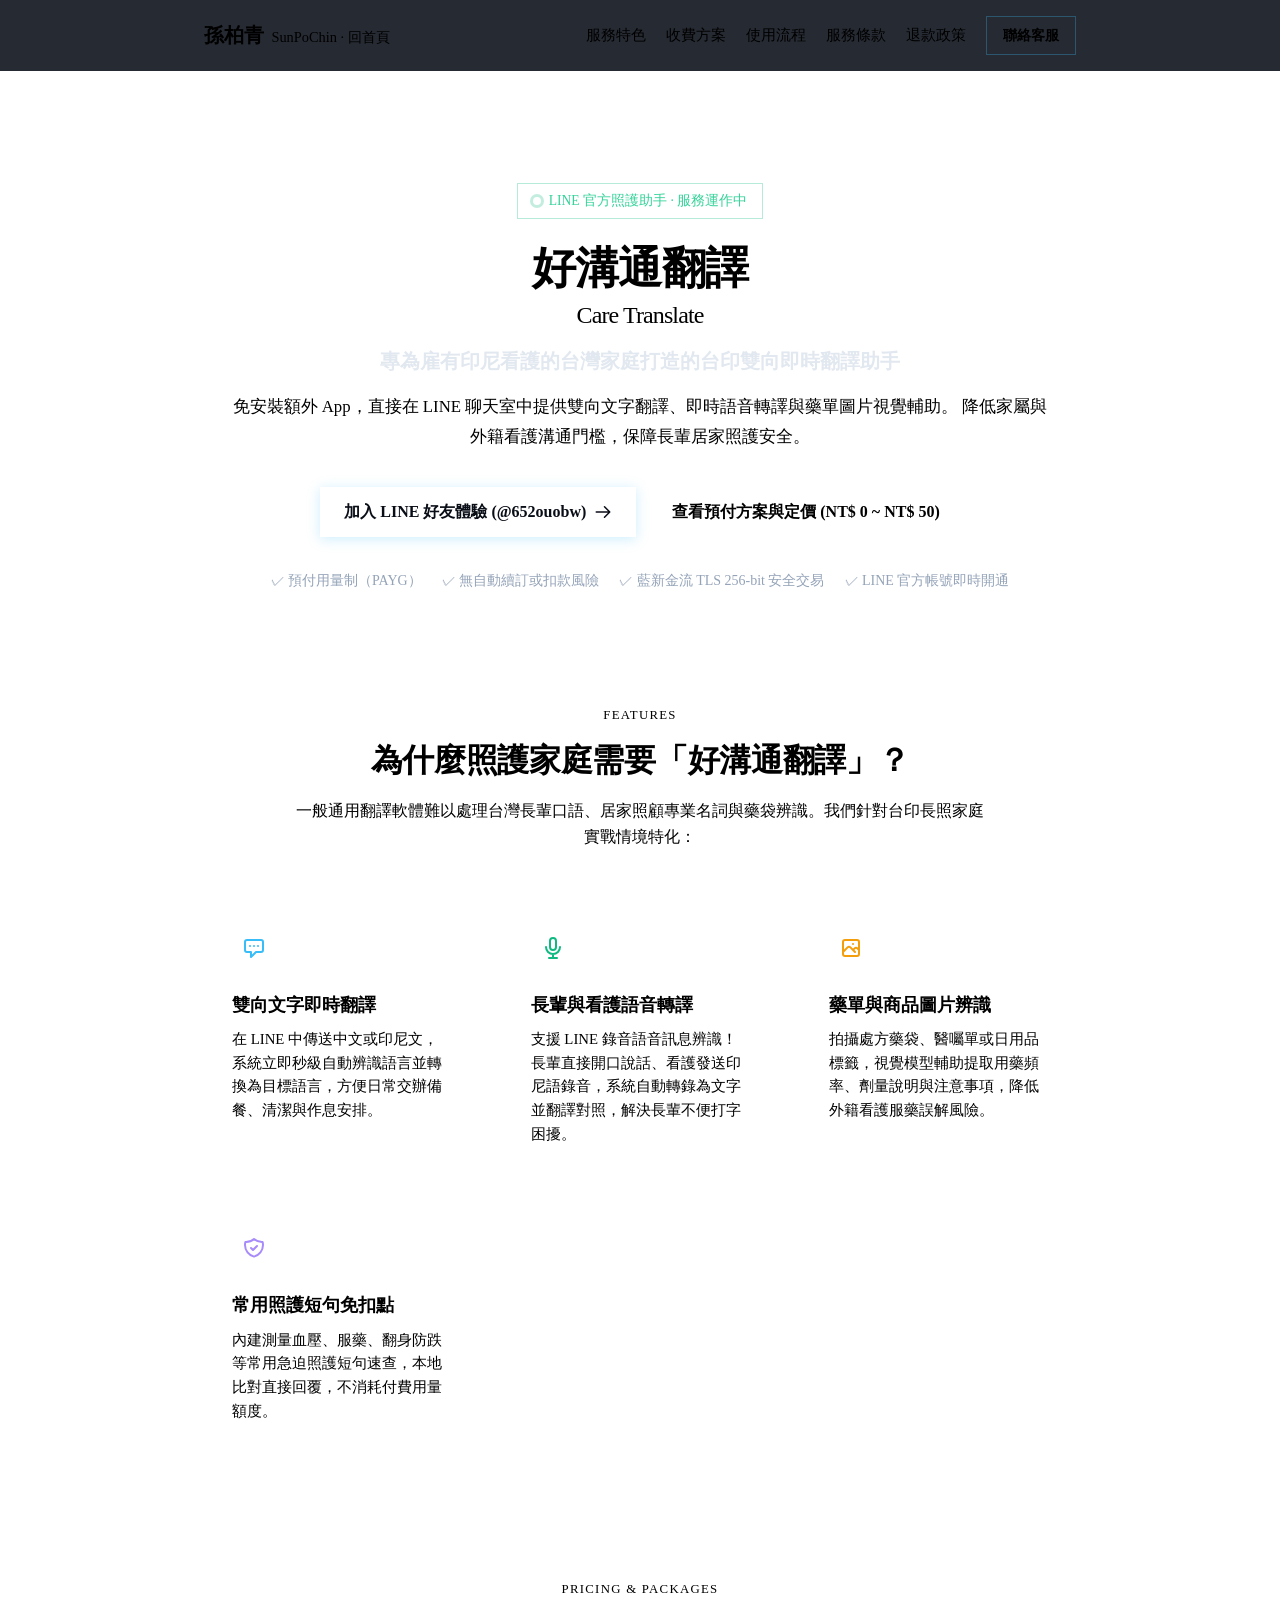
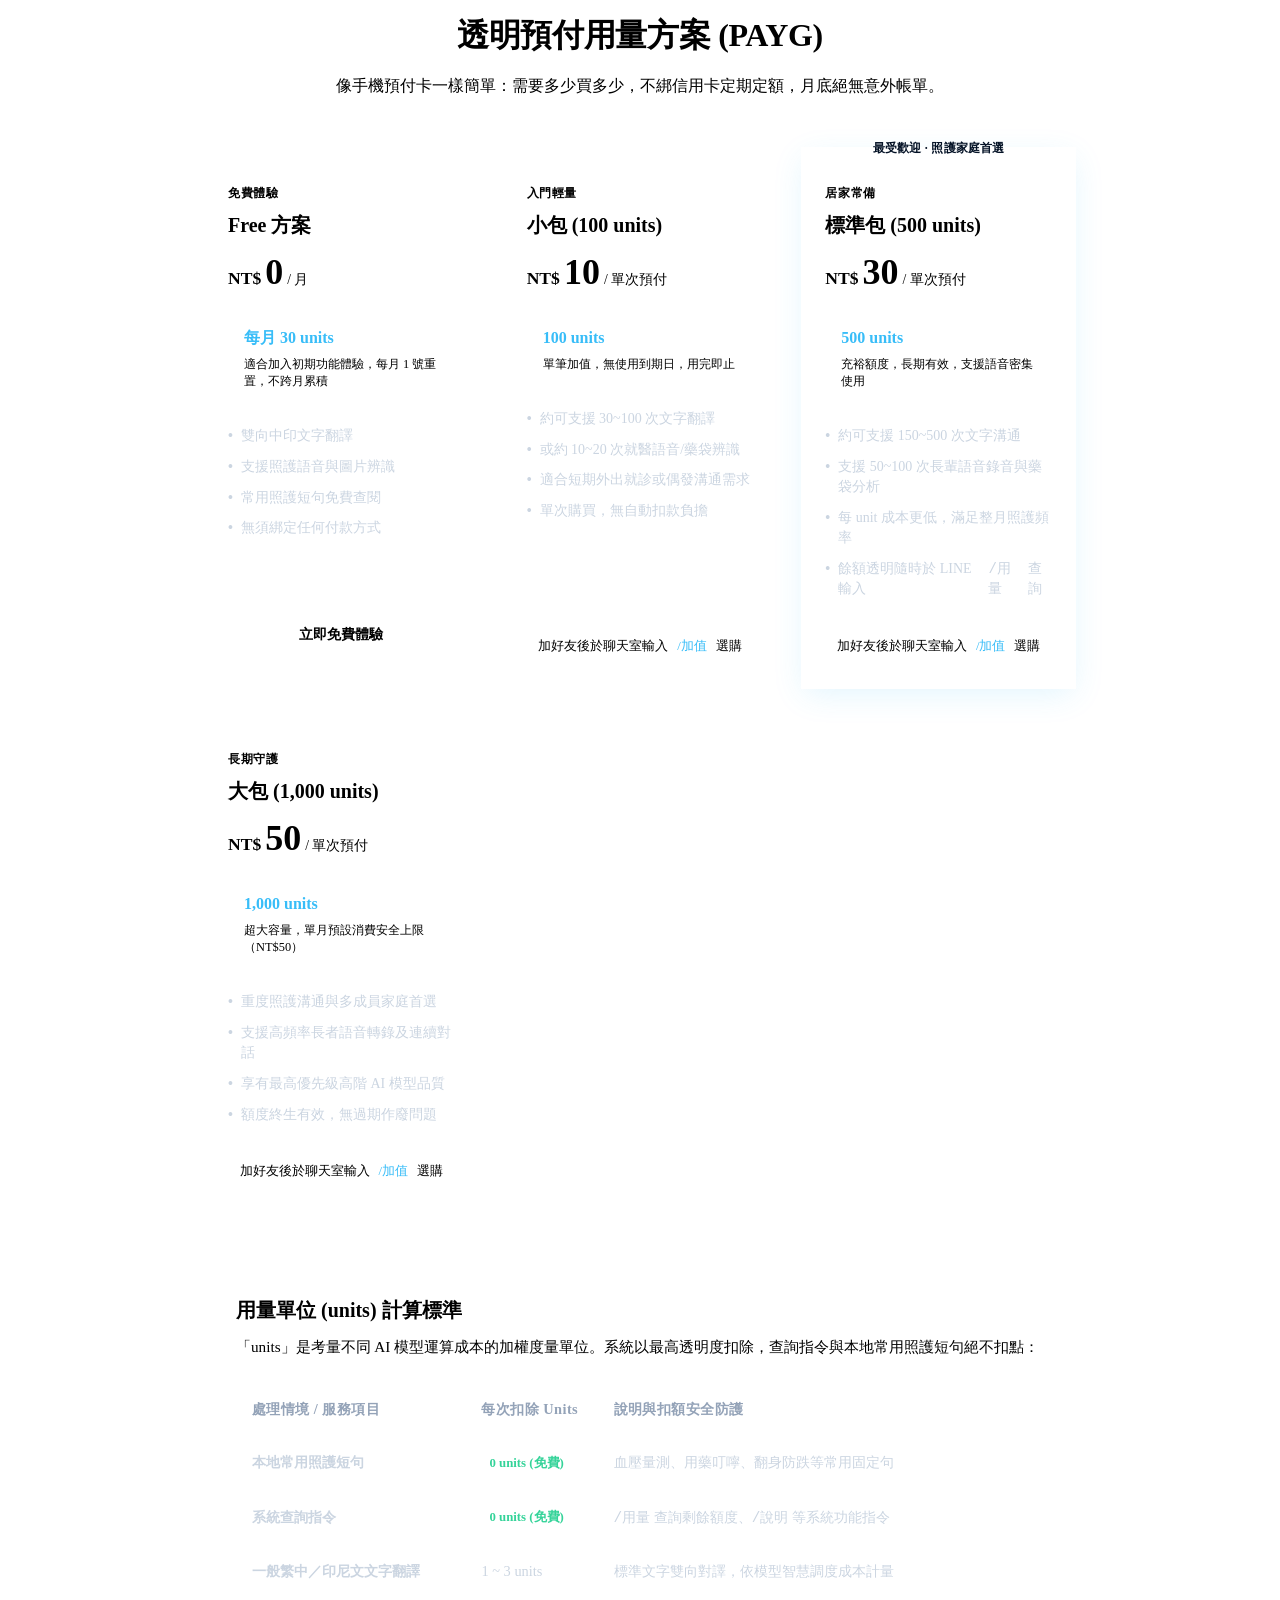
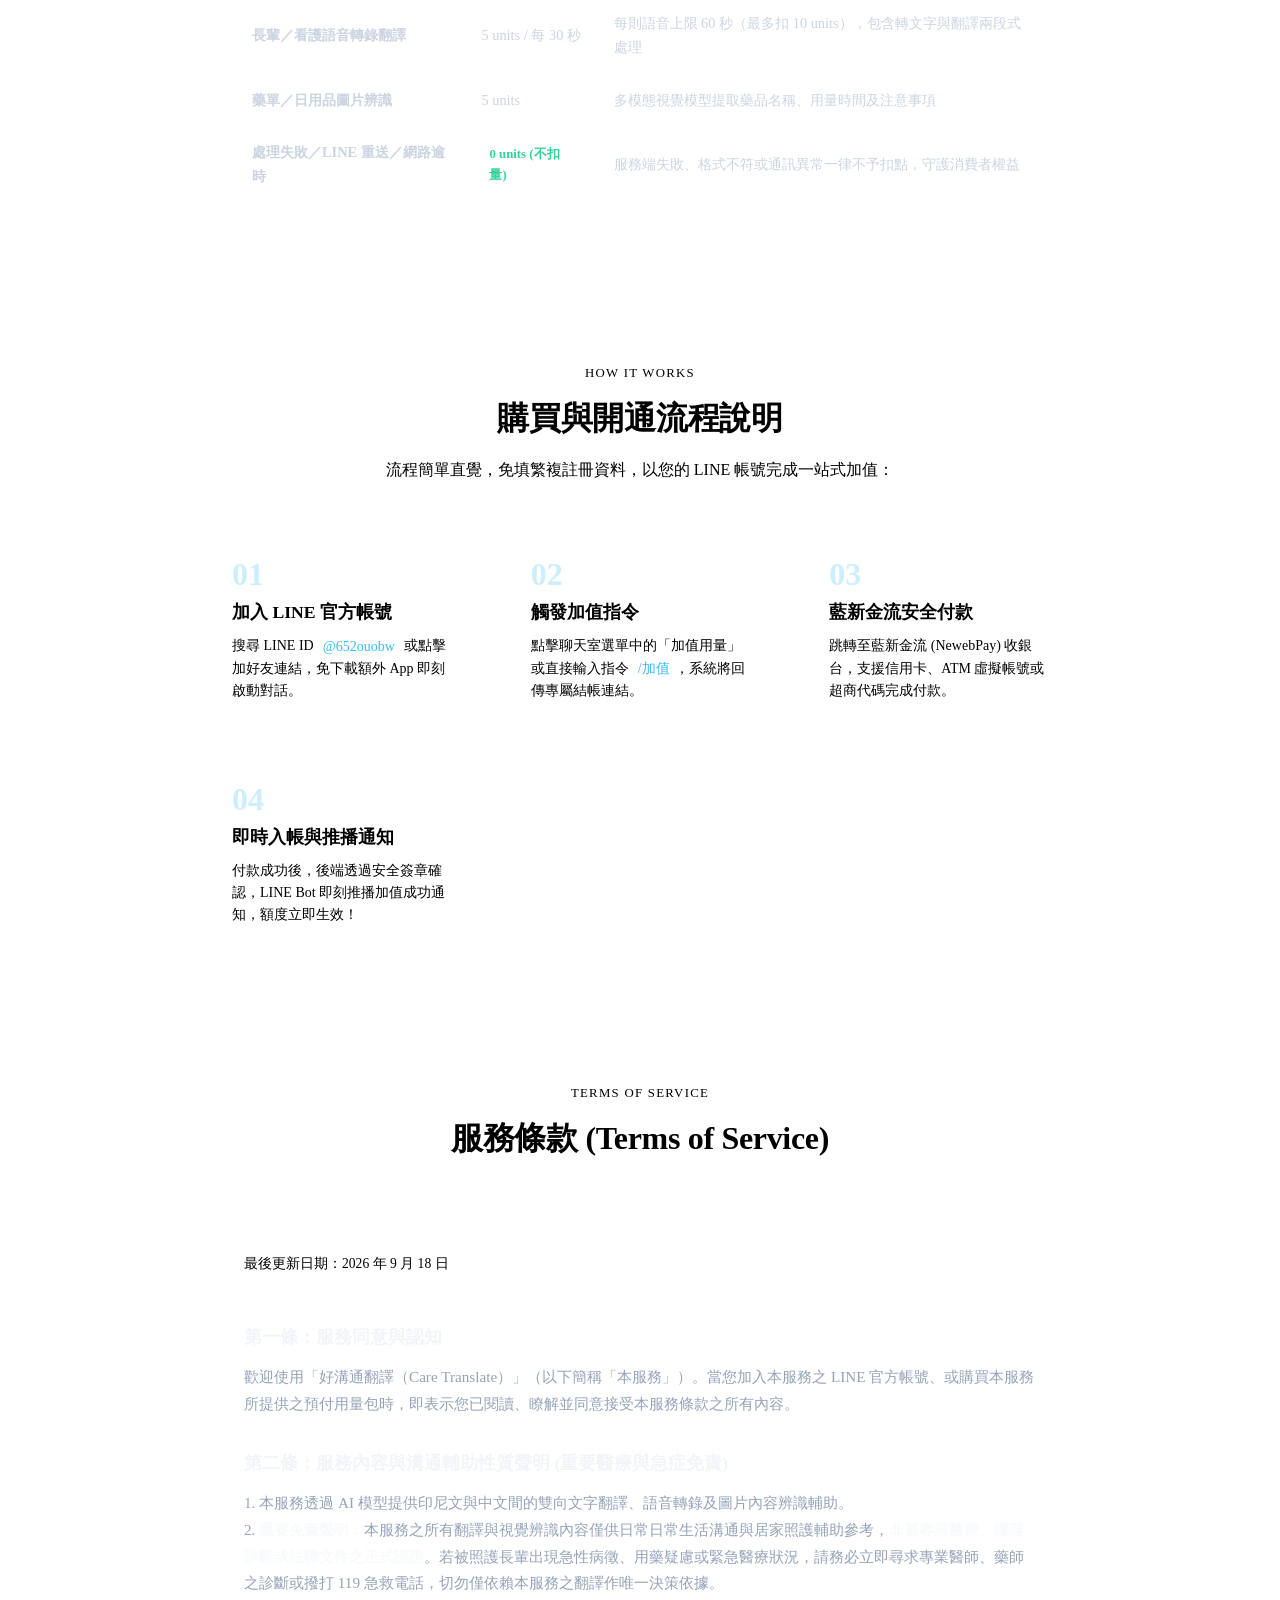
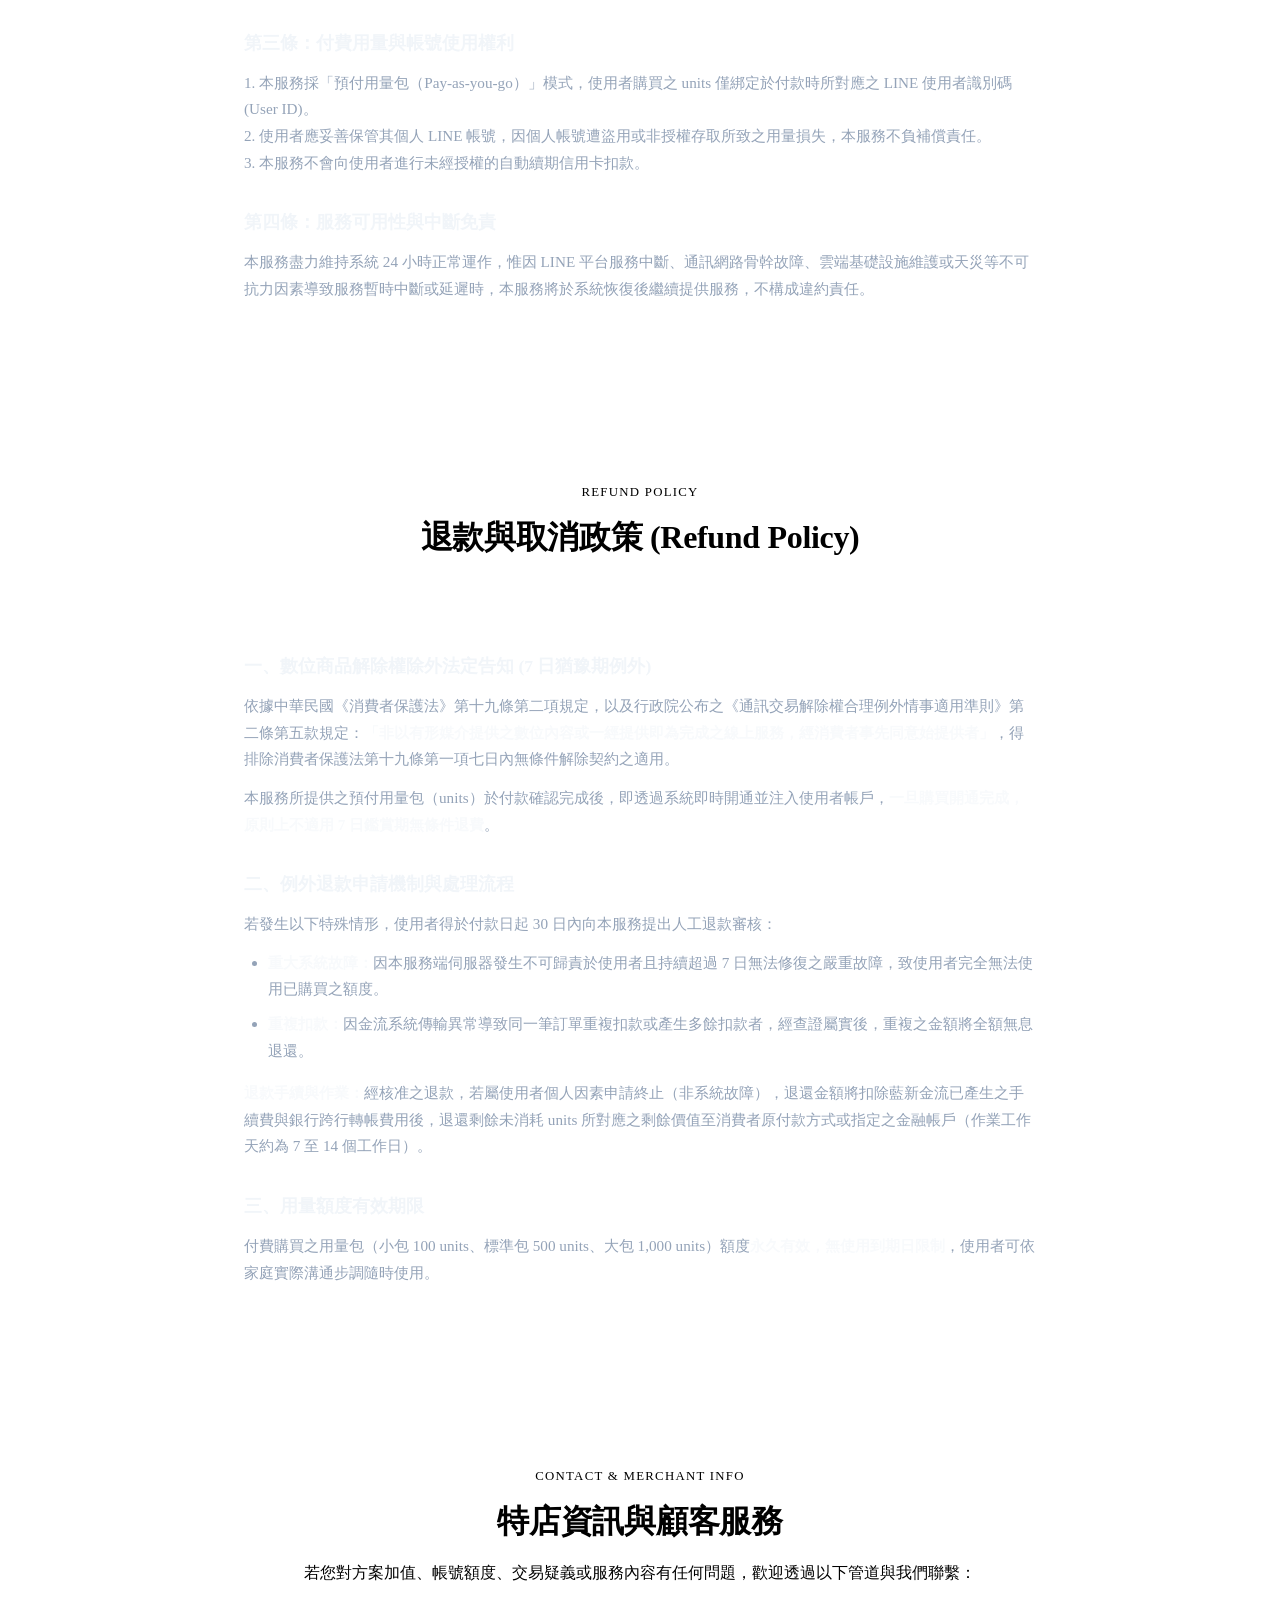
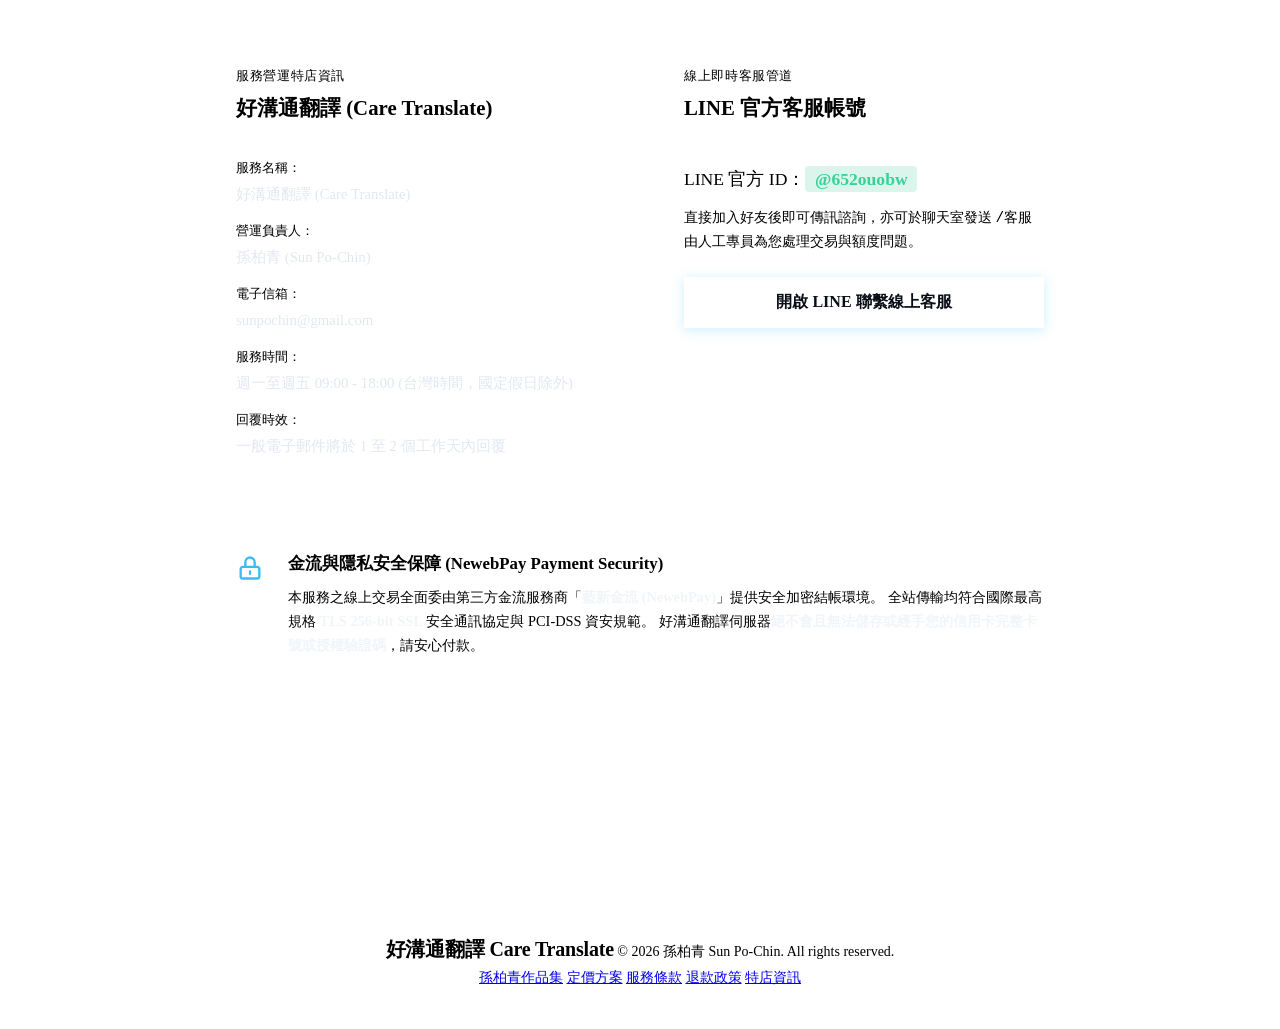
==== care-translate/index.html @ 215a653f "feat: 新增好溝通翻譯官方服務說明與藍新金流審核專頁 依據 docs/product/payg-pricing-mvp.md 規格與第三方金流審核合規要求， 在 /care-translate/ " ====
<!--
  檔案用途：好溝通翻譯 (Care Translate) 官方服務介紹、定價方案與特店審核專頁
  設計定位：提供藍新金流 (NewebPay) 特店審核人員及終端使用者查閱完整的服務說明、PAYG 預付定價、服務條款、退款政策與客服聯繫資訊。
  遵循規範：Prime Directive (繁體中文註解說明決策)、Hallmark 典雅無障礙介面 (Slate Dark Editorial)。
-->
<!DOCTYPE html>
<html lang="zh-TW">
<head>
  <meta charset="UTF-8">
  <meta name="viewport" content="width=device-width, initial-scale=1.0">
  
  <title>好溝通翻譯 (Care Translate) | 台印雙向即時翻譯 LINE 助手與收費方案</title>
  <meta name="description" content="好溝通翻譯 (Care Translate) 專為台灣照護家庭與印尼看護打造的 LINE 即時雙向翻譯助手。提供透明預付用量方案、服務條款、退款政策與藍新金流安全結帳說明。">
  <meta name="keywords" content="好溝通翻譯, Care Translate, 印尼文翻譯, 看護翻譯, LINE Bot, 照護溝通, 藍新金流, 預付用量包">
  <meta name="author" content="孫柏青 Sun Po-Chin">
  
  <!-- Open Graph 社群卡片 -->
  <meta property="og:type" content="website">
  <meta property="og:url" content="https://sunpochin.github.io/care-translate/">
  <meta property="og:title" content="好溝通翻譯 (Care Translate) | 官方服務說明與收費定價">
  <meta property="og:description" content="台印雙向即時翻譯 LINE 助手，支援長輩語音、文字翻譯與藥單辨識。透明預付方案，無自動扣款負擔。">
  
  <link rel="icon" type="image/svg+xml" href="../favicon.svg">
  <link rel="stylesheet" href="../styles.css">
  <link rel="stylesheet" href="styles.css">
</head>
<body>

  <!-- 頂部導覽列：提供清楚的路徑回溯與頁面核心章節錨點 -->
  <header class="site-header">
    <div class="container">
      <nav class="nav-bar" aria-label="主要導覽">
        <a href="../" class="brand-link">
          <span class="brand-name">孫柏青</span>
          <span class="brand-title">SunPoChin · 回首頁</span>
        </a>
        <div class="nav-links">
          <a href="#features" class="nav-link">服務特色</a>
          <a href="#pricing" class="nav-link">收費方案</a>
          <a href="#workflow" class="nav-link">使用流程</a>
          <a href="#terms" class="nav-link">服務條款</a>
          <a href="#refund" class="nav-link">退款政策</a>
          <a href="#contact" class="nav-btn">聯絡客服</a>
        </div>
      </nav>
    </div>
  </header>

  <main class="main-content">
    <div class="container">

      <!-- 
        Hero 區塊：開門見山向審核員與使用者揭示「這是一套 LINE 即時雙向翻譯服務」
        說明：明確標示官方 LINE ID 與直接加好友連結，符合金流審查對「服務可驗證性」的檢驗要求。
      -->
      <section class="care-hero-section" aria-label="好溝通翻譯服務總覽">
        <div class="care-hero-badge">
          <span class="status-dot"></span>
          <span>LINE 官方照護助手 · 服務運作中</span>
        </div>

        <h1 class="care-hero-title">
          好溝通翻譯 <span class="care-title-en">Care Translate</span>
        </h1>
        <p class="care-hero-tagline">
          專為雇有印尼看護的台灣家庭打造的台印雙向即時翻譯助手
        </p>
        <p class="care-hero-description">
          免安裝額外 App，直接在 LINE 聊天室中提供雙向文字翻譯、即時語音轉譯與藥單圖片視覺輔助。
          降低家屬與外籍看護溝通門檻，保障長輩居家照護安全。
        </p>

        <div class="care-hero-cta-box">
          <a href="https://line.me/R/ti/p/@652ouobw" target="_blank" rel="noopener noreferrer" class="btn-primary">
            <span>加入 LINE 好友體驗 (@652ouobw)</span>
            <svg xmlns="http://www.w3.org/2000/svg" width="18" height="18" fill="none" viewBox="0 0 24 24" stroke="currentColor">
              <path stroke-linecap="round" stroke-linejoin="round" stroke-width="2" d="M14 5l7 7m0 0l-7 7m7-7H3" />
            </svg>
          </a>
          <a href="#pricing" class="btn-secondary">
            <span>查看預付方案與定價 (NT$ 0 ~ NT$ 50)</span>
          </a>
        </div>

        <div class="care-trust-pills">
          <span class="trust-pill">✓ 預付用量制（PAYG）</span>
          <span class="trust-pill">✓ 無自動續訂或扣款風險</span>
          <span class="trust-pill">✓ 藍新金流 TLS 256-bit 安全交易</span>
          <span class="trust-pill">✓ LINE 官方帳號即時開通</span>
        </div>
      </section>

      <!-- 服務特色介紹：使審核人員具體了解商品交付形式 -->
      <section id="features" class="care-section" aria-label="服務核心功能">
        <div class="section-heading-wrap">
          <span class="section-eyebrow">FEATURES</span>
          <h2 class="section-heading">為什麼照護家庭需要「好溝通翻譯」？</h2>
          <p class="section-subtext">
            一般通用翻譯軟體難以處理台灣長輩口語、居家照顧專業名詞與藥袋辨識。我們針對台印長照家庭實戰情境特化：
          </p>
        </div>

        <div class="feature-cards-grid">
          <div class="feature-card">
            <div class="feature-icon">
              <svg xmlns="http://www.w3.org/2000/svg" width="24" height="24" fill="none" viewBox="0 0 24 24" stroke="#38bdf8">
                <path stroke-linecap="round" stroke-linejoin="round" stroke-width="2" d="M8 10h.01M12 10h.01M16 10h.01M9 16H5a2 2 0 01-2-2V6a2 2 0 012-2h14a2 2 0 012 2v8a2 2 0 01-2 2h-5l-5 5v-5z" />
              </svg>
            </div>
            <h3 class="feature-card-title">雙向文字即時翻譯</h3>
            <p class="feature-card-desc">
              在 LINE 中傳送中文或印尼文，系統立即秒級自動辨識語言並轉換為目標語言，方便日常交辦備餐、清潔與作息安排。
            </p>
          </div>

          <div class="feature-card">
            <div class="feature-icon">
              <svg xmlns="http://www.w3.org/2000/svg" width="24" height="24" fill="none" viewBox="0 0 24 24" stroke="#10b981">
                <path stroke-linecap="round" stroke-linejoin="round" stroke-width="2" d="M19 11a7 7 0 01-7 7m0 0a7 7 0 01-7-7m7 7v4m0 0H8m4 0h4m-4-8a3 3 0 003-3V5a3 3 0 10-6 0v6a3 3 0 003 3z" />
              </svg>
            </div>
            <h3 class="feature-card-title">長輩與看護語音轉譯</h3>
            <p class="feature-card-desc">
              支援 LINE 錄音語音訊息辨識！長輩直接開口說話、看護發送印尼語錄音，系統自動轉錄為文字並翻譯對照，解決長輩不便打字困擾。
            </p>
          </div>

          <div class="feature-card">
            <div class="feature-icon">
              <svg xmlns="http://www.w3.org/2000/svg" width="24" height="24" fill="none" viewBox="0 0 24 24" stroke="#f59e0b">
                <path stroke-linecap="round" stroke-linejoin="round" stroke-width="2" d="M4 16l4.586-4.586a2 2 0 012.828 0L16 16m-2-2l1.586-1.586a2 2 0 012.828 0L20 14m-6-6h.01M6 20h12a2 2 0 002-2V6a2 2 0 00-2-2H6a2 2 0 00-2 2v12a2 2 0 002 2z" />
              </svg>
            </div>
            <h3 class="feature-card-title">藥單與商品圖片辨識</h3>
            <p class="feature-card-desc">
              拍攝處方藥袋、醫囑單或日用品標籤，視覺模型輔助提取用藥頻率、劑量說明與注意事項，降低外籍看護服藥誤解風險。
            </p>
          </div>

          <div class="feature-card">
            <div class="feature-icon">
              <svg xmlns="http://www.w3.org/2000/svg" width="24" height="24" fill="none" viewBox="0 0 24 24" stroke="#a78bfa">
                <path stroke-linecap="round" stroke-linejoin="round" stroke-width="2" d="M9 12l2 2 4-4m5.618-4.016A11.955 11.955 0 0112 2.944a11.955 11.955 0 01-8.618 3.04A12.02 12.02 0 003 9c0 5.591 3.824 10.29 9 11.622 5.176-1.332 9-6.03 9-11.622 0-1.042-.133-2.052-.382-3.016z" />
              </svg>
            </div>
            <h3 class="feature-card-title">常用照護短句免扣點</h3>
            <p class="feature-card-desc">
              內建測量血壓、服藥、翻身防跌等常用急迫照護短句速查，本地比對直接回覆，不消耗付費用量額度。
            </p>
          </div>
        </div>
      </section>

      <!-- 
        收費標準與預付方案 (PAYG 定價)：
        說明：依據 docs/product/payg-pricing-mvp.md 確切揭露商品定價與 units 扣除細則。
      -->
      <section id="pricing" class="care-section" aria-label="收費標準與用量包方案">
        <div class="section-heading-wrap">
          <span class="section-eyebrow">PRICING & PACKAGES</span>
          <h2 class="section-heading">透明預付用量方案 (PAYG)</h2>
          <p class="section-subtext">
            像手機預付卡一樣簡單：需要多少買多少，不綁信用卡定期定額，月底絕無意外帳單。
          </p>
        </div>

        <div class="pricing-grid">
          <!-- Free 試用方案 -->
          <div class="pricing-card">
            <div class="pricing-header">
              <span class="plan-tag">免費體驗</span>
              <h3 class="plan-name">Free 方案</h3>
              <div class="plan-price">
                <span class="currency">NT$</span>
                <span class="amount">0</span>
                <span class="period">/ 月</span>
              </div>
            </div>
            <div class="plan-quota">
              <span class="quota-units">每月 30 units</span>
              <span class="quota-note">適合加入初期功能體驗，每月 1 號重置，不跨月累積</span>
            </div>
            <ul class="plan-features">
              <li>雙向中印文字翻譯</li>
              <li>支援照護語音與圖片辨識</li>
              <li>常用照護短句免費查閱</li>
              <li>無須綁定任何付款方式</li>
            </ul>
            <a href="https://line.me/R/ti/p/@652ouobw" target="_blank" rel="noopener noreferrer" class="btn-card-outline">
              立即免費體驗
            </a>
          </div>

          <!-- 小包方案 -->
          <div class="pricing-card">
            <div class="pricing-header">
              <span class="plan-tag">入門輕量</span>
              <h3 class="plan-name">小包 (100 units)</h3>
              <div class="plan-price">
                <span class="currency">NT$</span>
                <span class="amount">10</span>
                <span class="period">/ 單次預付</span>
              </div>
            </div>
            <div class="plan-quota">
              <span class="quota-units">100 units</span>
              <span class="quota-note">單筆加值，無使用到期日，用完即止</span>
            </div>
            <ul class="plan-features">
              <li>約可支援 30~100 次文字翻譯</li>
              <li>或約 10~20 次就醫語音/藥袋辨識</li>
              <li>適合短期外出就診或偶發溝通需求</li>
              <li>單次購買，無自動扣款負擔</li>
            </ul>
            <div class="card-action-note">加好友後於聊天室輸入 <code>/加值</code> 選購</div>
          </div>

          <!-- 標準包 (熱門推薦) -->
          <div class="pricing-card highlighted">
            <div class="highlight-badge">最受歡迎 · 照護家庭首選</div>
            <div class="pricing-header">
              <span class="plan-tag tag-primary">居家常備</span>
              <h3 class="plan-name">標準包 (500 units)</h3>
              <div class="plan-price">
                <span class="currency">NT$</span>
                <span class="amount">30</span>
                <span class="period">/ 單次預付</span>
              </div>
            </div>
            <div class="plan-quota">
              <span class="quota-units">500 units</span>
              <span class="quota-note">充裕額度，長期有效，支援語音密集使用</span>
            </div>
            <ul class="plan-features">
              <li>約可支援 150~500 次文字溝通</li>
              <li>支援 50~100 次長輩語音錄音與藥袋分析</li>
              <li>每 unit 成本更低，滿足整月照護頻率</li>
              <li>餘額透明隨時於 LINE 輸入 <code>/用量</code> 查詢</li>
            </ul>
            <div class="card-action-note">加好友後於聊天室輸入 <code>/加值</code> 選購</div>
          </div>

          <!-- 大包方案 -->
          <div class="pricing-card">
            <div class="pricing-header">
              <span class="plan-tag">長期守護</span>
              <h3 class="plan-name">大包 (1,000 units)</h3>
              <div class="plan-price">
                <span class="currency">NT$</span>
                <span class="amount">50</span>
                <span class="period">/ 單次預付</span>
              </div>
            </div>
            <div class="plan-quota">
              <span class="quota-units">1,000 units</span>
              <span class="quota-note">超大容量，單月預設消費安全上限（NT$50）</span>
            </div>
            <ul class="plan-features">
              <li>重度照護溝通與多成員家庭首選</li>
              <li>支援高頻率長者語音轉錄及連續對話</li>
              <li>享有最高優先級高階 AI 模型品質</li>
              <li>額度終生有效，無過期作廢問題</li>
            </ul>
            <div class="card-action-note">加好友後於聊天室輸入 <code>/加值</code> 選購</div>
          </div>
        </div>

        <!-- Units 消耗規則細則表：讓收費邏輯百分之百公開透明 -->
        <div class="units-detail-card">
          <h3 class="units-table-title">用量單位 (units) 計算標準</h3>
          <p class="units-table-desc">
            「units」是考量不同 AI 模型運算成本的加權度量單位。系統以最高透明度扣除，查詢指令與本地常用照護短句絕不扣點：
          </p>
          <div class="table-responsive">
            <table class="care-table">
              <thead>
                <tr>
                  <th>處理情境 / 服務項目</th>
                  <th>每次扣除 Units</th>
                  <th>說明與扣額安全防護</th>
                </tr>
              </thead>
              <tbody>
                <tr>
                  <td><strong>本地常用照護短句</strong></td>
                  <td><span class="badge-free">0 units (免費)</span></td>
                  <td>血壓量測、用藥叮嚀、翻身防跌等常用固定句</td>
                </tr>
                <tr>
                  <td><strong>系統查詢指令</strong></td>
                  <td><span class="badge-free">0 units (免費)</span></td>
                  <td><code>/用量</code> 查詢剩餘額度、<code>/說明</code> 等系統功能指令</td>
                </tr>
                <tr>
                  <td><strong>一般繁中／印尼文文字翻譯</strong></td>
                  <td>1 ~ 3 units</td>
                  <td>標準文字雙向對譯，依模型智慧調度成本計量</td>
                </tr>
                <tr>
                  <td><strong>長輩／看護語音轉錄翻譯</strong></td>
                  <td>5 units / 每 30 秒</td>
                  <td>每則語音上限 60 秒（最多扣 10 units），包含轉文字與翻譯兩段式處理</td>
                </tr>
                <tr>
                  <td><strong>藥單／日用品圖片辨識</strong></td>
                  <td>5 units</td>
                  <td>多模態視覺模型提取藥品名稱、用量時間及注意事項</td>
                </tr>
                <tr>
                  <td><strong>處理失敗／LINE 重送／網路逾時</strong></td>
                  <td><span class="badge-free">0 units (不扣量)</span></td>
                  <td>服務端失敗、格式不符或通訊異常一律不予扣點，守護消費者權益</td>
                </tr>
              </tbody>
            </table>
          </div>
        </div>
      </section>

      <!-- 購買與開通流程：審核人員確認特店交易路徑 -->
      <section id="workflow" class="care-section" aria-label="購買與開通流程">
        <div class="section-heading-wrap">
          <span class="section-eyebrow">HOW IT WORKS</span>
          <h2 class="section-heading">購買與開通流程說明</h2>
          <p class="section-subtext">
            流程簡單直覺，免填繁複註冊資料，以您的 LINE 帳號完成一站式加值：
          </p>
        </div>

        <div class="workflow-steps-grid">
          <div class="workflow-step">
            <div class="step-number">01</div>
            <h4 class="step-title">加入 LINE 官方帳號</h4>
            <p class="step-desc">搜尋 LINE ID <code>@652ouobw</code> 或點擊加好友連結，免下載額外 App 即刻啟動對話。</p>
          </div>
          <div class="workflow-step">
            <div class="step-number">02</div>
            <h4 class="step-title">觸發加值指令</h4>
            <p class="step-desc">點擊聊天室選單中的「加值用量」或直接輸入指令 <code>/加值</code>，系統將回傳專屬結帳連結。</p>
          </div>
          <div class="workflow-step">
            <div class="step-number">03</div>
            <h4 class="step-title">藍新金流安全付款</h4>
            <p class="step-desc">跳轉至藍新金流 (NewebPay) 收銀台，支援信用卡、ATM 虛擬帳號或超商代碼完成付款。</p>
          </div>
          <div class="workflow-step">
            <div class="step-number">04</div>
            <h4 class="step-title">即時入帳與推播通知</h4>
            <p class="step-desc">付款成功後，後端透過安全簽章確認，LINE Bot 即刻推播加值成功通知，額度立即生效！</p>
          </div>
        </div>
      </section>

      <!-- 
        服務條款 (Terms of Service)：
        說明：金流審核必備法律條款，清楚載明數位服務範圍與免責邊界。
      -->
      <section id="terms" class="care-section legal-section" aria-label="服務條款">
        <div class="section-heading-wrap">
          <span class="section-eyebrow">TERMS OF SERVICE</span>
          <h2 class="section-heading">服務條款 (Terms of Service)</h2>
        </div>

        <div class="legal-content-card">
          <p class="legal-meta">最後更新日期：2026 年 9 月 18 日</p>

          <article class="legal-clause">
            <h4>第一條：服務同意與認知</h4>
            <p>
              歡迎使用「好溝通翻譯（Care Translate）」（以下簡稱「本服務」）。當您加入本服務之 LINE 官方帳號、或購買本服務所提供之預付用量包時，即表示您已閱讀、瞭解並同意接受本服務條款之所有內容。
            </p>
          </article>

          <article class="legal-clause">
            <h4>第二條：服務內容與溝通輔助性質聲明 (重要醫療與急症免責)</h4>
            <p>
              1. 本服務透過 AI 模型提供印尼文與中文間的雙向文字翻譯、語音轉錄及圖片內容辨識輔助。<br>
              2. <strong>重要免責聲明：</strong>本服務之所有翻譯與視覺辨識內容僅供日常日常生活溝通與居家照護輔助參考，<strong>非屬專業醫療、護理診斷或法律文件之正式認證</strong>。若被照護長輩出現急性病徵、用藥疑慮或緊急醫療狀況，請務必立即尋求專業醫師、藥師之診斷或撥打 119 急救電話，切勿僅依賴本服務之翻譯作唯一決策依據。
            </p>
          </article>

          <article class="legal-clause">
            <h4>第三條：付費用量與帳號使用權利</h4>
            <p>
              1. 本服務採「預付用量包（Pay-as-you-go）」模式，使用者購買之 units 僅綁定於付款時所對應之 LINE 使用者識別碼 (User ID)。<br>
              2. 使用者應妥善保管其個人 LINE 帳號，因個人帳號遭盜用或非授權存取所致之用量損失，本服務不負補償責任。<br>
              3. 本服務不會向使用者進行未經授權的自動續期信用卡扣款。
            </p>
          </article>

          <article class="legal-clause">
            <h4>第四條：服務可用性與中斷免責</h4>
            <p>
              本服務盡力維持系統 24 小時正常運作，惟因 LINE 平台服務中斷、通訊網路骨幹故障、雲端基礎設施維護或天災等不可抗力因素導致服務暫時中斷或延遲時，本服務將於系統恢復後繼續提供服務，不構成違約責任。
            </p>
          </article>
        </div>
      </section>

      <!-- 
        退款與取消政策 (Refund & Cancellation Policy)：
        說明：消保法數位內容除外聲明與金流特店審核最常檢查的退款規範。
      -->
      <section id="refund" class="care-section legal-section" aria-label="退款政策">
        <div class="section-heading-wrap">
          <span class="section-eyebrow">REFUND POLICY</span>
          <h2 class="section-heading">退款與取消政策 (Refund Policy)</h2>
        </div>

        <div class="legal-content-card">
          <article class="legal-clause">
            <h4>一、數位商品解除權除外法定告知 (7 日猶豫期例外)</h4>
            <p>
              依據中華民國《消費者保護法》第十九條第二項規定，以及行政院公布之《通訊交易解除權合理例外情事適用準則》第二條第五款規定：<strong>「非以有形媒介提供之數位內容或一經提供即為完成之線上服務，經消費者事先同意始提供者」</strong>，得排除消費者保護法第十九條第一項七日內無條件解除契約之適用。
            </p>
            <p>
              本服務所提供之預付用量包（units）於付款確認完成後，即透過系統即時開通並注入使用者帳戶，<strong>一旦購買開通完成，原則上不適用 7 日鑑賞期無條件退費</strong>。
            </p>
          </article>

          <article class="legal-clause">
            <h4>二、例外退款申請機制與處理流程</h4>
            <p>
              若發生以下特殊情形，使用者得於付款日起 30 日內向本服務提出人工退款審核：
            </p>
            <ul class="legal-list">
              <li><strong>重大系統故障：</strong>因本服務端伺服器發生不可歸責於使用者且持續超過 7 日無法修復之嚴重故障，致使用者完全無法使用已購買之額度。</li>
              <li><strong>重複扣款：</strong>因金流系統傳輸異常導致同一筆訂單重複扣款或產生多餘扣款者，經查證屬實後，重複之金額將全額無息退還。</li>
            </ul>
            <p>
              <strong>退款手續與作業：</strong>經核准之退款，若屬使用者個人因素申請終止（非系統故障），退還金額將扣除藍新金流已產生之手續費與銀行跨行轉帳費用後，退還剩餘未消耗 units 所對應之剩餘價值至消費者原付款方式或指定之金融帳戶（作業工作天約為 7 至 14 個工作日）。
            </p>
          </article>

          <article class="legal-clause">
            <h4>三、用量額度有效期限</h4>
            <p>
              付費購買之用量包（小包 100 units、標準包 500 units、大包 1,000 units）額度<strong>永久有效，無使用到期日限制</strong>，使用者可依家庭實際溝通步調隨時使用。
            </p>
          </article>
        </div>
      </section>

      <!-- 
        特店營運者與客服聯絡資訊 (Customer Service & Merchant Contact)：
        說明：金流特店審核必備之真實特店聯絡資訊（負責人、信箱、LINE 管道與服務時間）。
      -->
      <section id="contact" class="care-section" aria-label="聯絡我們與特店資訊">
        <div class="section-heading-wrap">
          <span class="section-eyebrow">CONTACT & MERCHANT INFO</span>
          <h2 class="section-heading">特店資訊與顧客服務</h2>
          <p class="section-subtext">
            若您對方案加值、帳號額度、交易疑義或服務內容有任何問題，歡迎透過以下管道與我們聯繫：
          </p>
        </div>

        <div class="merchant-info-grid">
          <div class="merchant-card">
            <div class="merchant-card-header">
              <span class="merchant-role">服務營運特店資訊</span>
              <h3 class="merchant-name">好溝通翻譯 (Care Translate)</h3>
            </div>
            <ul class="merchant-detail-list">
              <li>
                <span class="label">服務名稱：</span>
                <span class="value">好溝通翻譯 (Care Translate)</span>
              </li>
              <li>
                <span class="label">營運負責人：</span>
                <span class="value">孫柏青 (Sun Po-Chin)</span>
              </li>
              <li>
                <span class="label">電子信箱：</span>
                <span class="value"><a href="mailto:sunpochin@gmail.com" class="contact-link">sunpochin@gmail.com</a></span>
              </li>
              <li>
                <span class="label">服務時間：</span>
                <span class="value">週一至週五 09:00 - 18:00 (台灣時間，國定假日除外)</span>
              </li>
              <li>
                <span class="label">回覆時效：</span>
                <span class="value">一般電子郵件將於 1 至 2 個工作天內回覆</span>
              </li>
            </ul>
          </div>

          <div class="merchant-card highlight-card">
            <div class="merchant-card-header">
              <span class="merchant-role">線上即時客服管道</span>
              <h3 class="merchant-name">LINE 官方客服帳號</h3>
            </div>
            <div class="line-contact-box">
              <p class="line-id-highlight">LINE 官方 ID：<code>@652ouobw</code></p>
              <p class="line-instructions">
                直接加入好友後即可傳訊諮詢，亦可於聊天室發送 <code>/客服</code> 由人工專員為您處理交易與額度問題。
              </p>
              <a href="https://line.me/R/ti/p/@652ouobw" target="_blank" rel="noopener noreferrer" class="btn-primary" style="margin-top: 1.5rem; width: 100%; justify-content: center;">
                <span>開啟 LINE 聯繫線上客服</span>
              </a>
            </div>
          </div>
        </div>

        <!-- 金流與資訊安全宣告 -->
        <div class="security-declaration">
          <div class="security-icon">
            <svg xmlns="http://www.w3.org/2000/svg" width="28" height="28" fill="none" viewBox="0 0 24 24" stroke="#38bdf8">
              <path stroke-linecap="round" stroke-linejoin="round" stroke-width="2" d="M12 15v2m-6 4h12a2 2 0 002-2v-6a2 2 0 00-2-2H6a2 2 0 00-2 2v6a2 2 0 002 2zm10-10V7a4 4 0 00-8 0v4h8z" />
            </svg>
          </div>
          <div class="security-text">
            <h4>金流與隱私安全保障 (NewebPay Payment Security)</h4>
            <p>
              本服務之線上交易全面委由第三方金流服務商「<strong>藍新金流 (NewebPay)</strong>」提供安全加密結帳環境。
              全站傳輸均符合國際最高規格 <strong>TLS 256-bit SSL</strong> 安全通訊協定與 PCI-DSS 資安規範。
              好溝通翻譯伺服器<strong>絕不會且無法儲存或經手您的信用卡完整卡號或授權驗證碼</strong>，請安心付款。
            </p>
          </div>
        </div>
      </section>

    </div>
  </main>

  <!-- 頁腳 Footer -->
  <footer class="site-footer">
    <div class="container">
      <div class="footer-content">
        <div class="footer-brand">
          <span class="brand-name">好溝通翻譯 Care Translate</span>
          <span class="footer-desc">© 2026 孫柏青 Sun Po-Chin. All rights reserved.</span>
        </div>
        <div class="footer-links">
          <a href="../">孫柏青作品集</a>
          <a href="#pricing">定價方案</a>
          <a href="#terms">服務條款</a>
          <a href="#refund">退款政策</a>
          <a href="#contact">特店資訊</a>
        </div>
      </div>
    </div>
  </footer>

</body>
</html>
---- styles.css ----
/* 
  Hallmark pre-emit critique stamp:
  /* Hallmark · pre-emit critique: P5 H5 E5 S5 R5 V5 · genre: editorial · macrostructure: Personal Engineering Portfolio · theme: Slate Dark Editorial */

  設計系統說明：
  依據 Hallmark 反 AI 樣板規範與使用者色彩意見，統一全站以高質感暗色石墨調 (#090d16) 為核心。
  解決首頁白底與 /work/ 暗色底切換時的色彩斷層問題。
  結合純淨白標題 (#f8fafc)、天藍強調色 (#38bdf8) 與翡翠綠狀態燈 (#10b981)，
  打造兼具個人工程識別、絕佳文字對比度與現代質感的作品集。
*/

:root {
  /* 全站暗色基調 (Slate Dark Palette) */
  --bg-page: #090d16;
  --bg-surface: #111726;
  --bg-subtle: #1a2234;
  --bg-highlight: #232d42;
  
  --text-main: #f8fafc;
  --text-muted: #94a3b8;
  --text-subtle: #64748b;
  
  /* 品牌強調色 - 天藍、翡翠綠與暖琥珀 */
  --accent-primary: #38bdf8;
  --accent-primary-hover: #0284c7;
  --accent-primary-light: rgba(56, 189, 248, 0.12);
  --accent-emerald: #10b981;
  --accent-emerald-light: rgba(16, 185, 129, 0.12);
  --accent-warm: #f59e0b;
  --accent-warm-light: rgba(245, 158, 11, 0.12);
  
  /* 邊框與細線 */
  --border-subtle: rgba(255, 255, 255, 0.08);
  --border-strong: rgba(255, 255, 255, 0.15);
  --border-focus: #38bdf8;
  
  /* 圓角與陰影 */
  --radius-sm: 6px;
  --radius-md: 12px;
  --radius-lg: 20px;
  --radius-pill: 9999px;
  
  --shadow-subtle: 0 4px 20px -2px rgba(0, 0, 0, 0.4);
  --shadow-card: 0 10px 30px -5px rgba(0, 0, 0, 0.5);
  
  /* 字體系統 */
  --font-sans: system-ui, -apple-system, BlinkMacSystemFont, "Segoe UI", Roboto, "Helvetica Neue", "Noto Sans TC", sans-serif;
  --font-mono: ui-monospace, SFMono-Regular, Menlo, Monaco, Consolas, "Liberation Mono", "Courier New", monospace;
}

/* 基礎重置與 Box Sizing */
*, *::before, *::after {
  box-sizing: border-box;
  margin: 0;
  padding: 0;
}

html {
  font-family: var(--font-sans);
  background-color: var(--bg-page);
  color: var(--text-main);
  line-height: 1.65;
  -webkit-font-smoothing: antialiased;
  scroll-behavior: smooth;
  overflow-x: hidden;
}

body {
  min-height: 100vh;
  display: flex;
  flex-direction: column;
  background: 
    radial-gradient(circle at 15% 15%, rgba(56, 189, 248, 0.06) 0%, transparent 45%),
    radial-gradient(circle at 85% 85%, rgba(16, 185, 129, 0.05) 0%, transparent 45%),
    var(--bg-page);
  overflow-x: hidden;
}

/* 版面容器 */
.container {
  width: 100%;
  max-width: 920px;
  margin: 0 auto;
  padding: 0 1.5rem;
}

/* 全站導覽列 Site Header */
.site-header {
  position: sticky;
  top: 0;
  z-index: 100;
  background: rgba(9, 13, 22, 0.88);
  backdrop-filter: blur(12px);
  border-bottom: 1px solid var(--border-subtle);
  padding: 1rem 0;
}

.nav-bar {
  display: flex;
  align-items: center;
  justify-content: space-between;
  gap: 1rem;
}

.brand-link {
  display: flex;
  align-items: baseline;
  gap: 0.5rem;
  text-decoration: none;
  color: var(--text-main);
}

.brand-name {
  font-size: 1.25rem;
  font-weight: 700;
  letter-spacing: -0.01em;
  color: var(--text-main);
}

.brand-title {
  font-size: 0.9rem;
  font-weight: 500;
  color: var(--accent-primary);
  font-family: var(--font-mono);
}

.nav-links {
  display: flex;
  align-items: center;
  gap: 1.25rem;
}

.nav-link {
  color: var(--text-muted);
  text-decoration: none;
  font-size: 0.9375rem;
  font-weight: 500;
  transition: color 0.15s ease;
}

.nav-link:hover {
  color: var(--accent-primary);
}

.nav-btn {
  display: inline-flex;
  align-items: center;
  padding: 0.45rem 1rem;
  background: var(--accent-primary-light);
  border: 1px solid rgba(56, 189, 248, 0.3);
  border-radius: var(--radius-sm);
  color: var(--accent-primary);
  font-size: 0.875rem;
  font-weight: 600;
  text-decoration: none;
  transition: all 0.15s ease;
}

.nav-btn:hover {
  background: var(--accent-primary);
  color: #090d16;
}

/* 主要內容區 */
.main-content {
  flex: 1;
  padding: 3rem 0 5rem;
}

.section-block {
  margin-top: 4.5rem;
  padding-top: 2.5rem;
  border-top: 1px solid var(--border-subtle);
}

/* 
  1. HERO 區塊樣式
*/
.hero-section {
  padding-bottom: 2rem;
}

.hero-grid {
  display: grid;
  grid-template-columns: 1fr;
  gap: 2.5rem;
  align-items: center;
}

@media (min-width: 768px) {
  .hero-grid {
    grid-template-columns: 1.2fr 0.8fr;
    gap: 3.5rem;
  }
}

.status-badge {
  display: inline-flex;
  align-items: center;
  gap: 0.5rem;
  padding: 0.35rem 0.85rem;
  background: var(--accent-emerald-light);
  border: 1px solid rgba(16, 185, 129, 0.3);
  border-radius: var(--radius-pill);
  color: var(--accent-emerald);
  font-size: 0.8125rem;
  font-weight: 600;
  margin-bottom: 1.25rem;
}

.status-dot {
  width: 8px;
  height: 8px;
  border-radius: 50%;
  background-color: var(--accent-emerald);
  box-shadow: 0 0 0 3px rgba(16, 185, 129, 0.25);
}

.hero-heading {
  font-size: 2.5rem;
  font-weight: 800;
  line-height: 1.15;
  color: var(--text-main);
  letter-spacing: -0.02em;
  margin-bottom: 0.5rem;
}

.hero-name-en {
  font-size: 1.5rem;
  font-weight: 500;
  color: var(--text-subtle);
  font-family: var(--font-mono);
  margin-left: 0.35rem;
}

.hero-role-title {
  font-size: 1.2rem;
  font-weight: 600;
  color: var(--accent-primary);
  margin-bottom: 1.25rem;
  line-height: 1.4;
}

.hero-bio {
  font-size: 1.0625rem;
  color: var(--text-muted);
  line-height: 1.7;
  margin-bottom: 1.5rem;
}

.tech-tags-row {
  display: flex;
  flex-wrap: wrap;
  gap: 0.5rem;
  margin-bottom: 2rem;
}

.tech-tag {
  display: inline-block;
  padding: 0.25rem 0.65rem;
  background: var(--bg-subtle);
  border: 1px solid var(--border-subtle);
  border-radius: var(--radius-sm);
  font-size: 0.8125rem;
  font-weight: 600;
  font-family: var(--font-mono);
  color: var(--text-main);
}

.hero-actions {
  display: flex;
  flex-wrap: wrap;
  gap: 0.85rem;
}

.btn-primary {
  display: inline-flex;
  align-items: center;
  gap: 0.5rem;
  padding: 0.75rem 1.5rem;
  background: var(--accent-primary);
  color: #090d16;
  border-radius: var(--radius-sm);
  font-weight: 700;
  text-decoration: none;
  box-shadow: 0 2px 12px rgba(56, 189, 248, 0.25);
  transition: all 0.15s ease;
}

.btn-primary:hover {
  background: var(--accent-primary-hover);
  color: #ffffff;
  transform: translateY(-1px);
}

.btn-secondary {
  display: inline-flex;
  align-items: center;
  padding: 0.75rem 1.25rem;
  background: var(--bg-surface);
  color: var(--text-main);
  border: 1px solid var(--border-strong);
  border-radius: var(--radius-sm);
  font-weight: 600;
  text-decoration: none;
  transition: all 0.15s ease;
}

.btn-secondary:hover {
  border-color: var(--accent-primary);
  color: var(--accent-primary);
}

.btn-outline {
  display: inline-flex;
  align-items: center;
  gap: 0.4rem;
  padding: 0.75rem 1rem;
  background: transparent;
  color: var(--text-muted);
  border: 1px solid var(--border-subtle);
  border-radius: var(--radius-sm);
  font-size: 0.9375rem;
  font-weight: 600;
  text-decoration: none;
  transition: all 0.15s ease;
}

.btn-outline:hover {
  color: var(--text-main);
  border-color: var(--border-strong);
}

/* 人像照片卡片 */
.portrait-card {
  background: var(--bg-surface);
  border: 1px solid var(--border-strong);
  border-radius: var(--radius-md);
  padding: 0.75rem;
  box-shadow: var(--shadow-card);
}

.portrait-img {
  width: 100%;
  height: auto;
  aspect-ratio: 4 / 5;
  object-fit: cover;
  border-radius: calc(var(--radius-md) - 4px);
  display: block;
}

.portrait-caption {
  display: flex;
  flex-direction: column;
  gap: 0.15rem;
  margin-top: 0.75rem;
  padding: 0 0.25rem 0.25rem;
  font-size: 0.875rem;
}

.portrait-caption strong {
  color: var(--text-main);
  font-weight: 700;
}

.portrait-caption span {
  color: var(--text-subtle);
  font-size: 0.8125rem;
}

/* 
  2. 旗艦工程案例：家健錄 區塊樣式
*/
.flagship-section {
  background: var(--bg-surface);
  border: 1px solid var(--border-strong);
  border-radius: var(--radius-lg);
  padding: 2.5rem 2rem;
  box-shadow: var(--shadow-card);
}

.section-meta {
  display: flex;
  align-items: center;
  gap: 0.75rem;
  margin-bottom: 1rem;
}

.meta-label {
  font-size: 0.75rem;
  font-weight: 700;
  letter-spacing: 0.1em;
  color: var(--accent-primary);
  font-family: var(--font-mono);
}

.meta-badge {
  padding: 0.15rem 0.5rem;
  background: var(--accent-primary-light);
  border: 1px solid rgba(56, 189, 248, 0.3);
  border-radius: var(--radius-pill);
  font-size: 0.75rem;
  font-weight: 600;
  color: var(--accent-primary);
}

.meta-badge-warm {
  padding: 0.15rem 0.5rem;
  background: var(--accent-warm-light);
  border: 1px solid rgba(245, 158, 11, 0.3);
  border-radius: var(--radius-pill);
  font-size: 0.75rem;
  font-weight: 600;
  color: var(--accent-warm);
}

.flagship-header-group {
  margin-bottom: 1.5rem;
}

.flagship-title {
  font-size: 2.25rem;
  font-weight: 800;
  color: var(--text-main);
  letter-spacing: -0.02em;
}

.flagship-subtitle {
  font-size: 1.0625rem;
  font-weight: 500;
  color: var(--text-muted);
}

.problem-quote-box {
  background: var(--bg-subtle);
  border-left: 4px solid var(--accent-primary);
  padding: 1.25rem 1.5rem;
  border-radius: 0 var(--radius-md) var(--radius-md) 0;
  margin-bottom: 2rem;
}

.problem-quote {
  font-size: 1.15rem;
  font-weight: 700;
  color: var(--text-main);
  margin-bottom: 0.5rem;
}

.problem-explanation {
  font-size: 0.975rem;
  color: var(--text-muted);
  line-height: 1.6;
}

.highlights-grid {
  display: grid;
  grid-template-columns: 1fr;
  gap: 1.5rem;
  margin-bottom: 2.5rem;
}

@media (min-width: 768px) {
  .highlights-grid {
    grid-template-columns: repeat(3, 1fr);
  }
}

.highlight-item {
  background: var(--bg-page);
  border: 1px solid var(--border-subtle);
  border-radius: var(--radius-md);
  padding: 1.25rem;
}

.highlight-icon {
  font-size: 1.5rem;
  margin-bottom: 0.75rem;
}

.highlight-title {
  font-size: 1rem;
  font-weight: 700;
  color: var(--text-main);
  margin-bottom: 0.5rem;
  line-height: 1.35;
}

.highlight-desc {
  font-size: 0.875rem;
  color: var(--text-muted);
  line-height: 1.55;
}

.flagship-actions {
  display: flex;
  flex-wrap: wrap;
  gap: 1rem;
}

.btn-flagship-primary {
  display: inline-flex;
  align-items: center;
  gap: 0.5rem;
  padding: 0.85rem 1.65rem;
  background: var(--accent-primary);
  color: #090d16;
  border-radius: var(--radius-sm);
  font-weight: 700;
  font-size: 1rem;
  text-decoration: none;
  box-shadow: 0 4px 14px rgba(56, 189, 248, 0.25);
  transition: all 0.15s ease;
}

.btn-flagship-primary:hover {
  background: var(--accent-primary-hover);
  color: #ffffff;
  transform: translateY(-1px);
}

.btn-flagship-secondary {
  display: inline-flex;
  align-items: center;
  padding: 0.85rem 1.35rem;
  background: var(--bg-subtle);
  color: var(--text-main);
  border: 1px solid var(--border-strong);
  border-radius: var(--radius-sm);
  font-weight: 600;
  font-size: 0.9375rem;
  text-decoration: none;
  transition: all 0.15s ease;
}

.btn-flagship-secondary:hover {
  border-color: var(--accent-primary);
  color: var(--accent-primary);
  background: var(--bg-surface);
}

/* 
  3. 精選工程專案 區塊樣式
*/
.section-header {
  margin-bottom: 2rem;
}

.section-heading {
  font-size: 1.75rem;
  font-weight: 800;
  color: var(--text-main);
  letter-spacing: -0.01em;
}

.section-subheading {
  font-size: 1rem;
  color: var(--text-muted);
  margin-top: 0.25rem;
}

.projects-grid {
  display: grid;
  grid-template-columns: 1fr;
  gap: 1.5rem;
}

@media (min-width: 768px) {
  .projects-grid {
    grid-template-columns: repeat(2, 1fr);
  }
}

.project-card {
  background: var(--bg-surface);
  border: 1px solid var(--border-subtle);
  border-radius: var(--radius-md);
  padding: 1.5rem;
  display: flex;
  flex-direction: column;
  justify-content: space-between;
  transition: border-color 0.15s ease, box-shadow 0.15s ease;
}

.project-card:hover {
  border-color: var(--border-strong);
  box-shadow: var(--shadow-subtle);
}

.project-type {
  font-size: 0.75rem;
  font-weight: 700;
  color: var(--accent-primary);
  font-family: var(--font-mono);
  text-transform: uppercase;
}

.project-title {
  font-size: 1.25rem;
  font-weight: 700;
  color: var(--text-main);
  margin: 0.35rem 0 0.75rem;
}

.project-summary {
  font-size: 0.9375rem;
  color: var(--text-muted);
  line-height: 1.6;
  margin-bottom: 1.25rem;
}

.project-meta-box {
  display: flex;
  flex-wrap: wrap;
  gap: 0.4rem;
  margin-bottom: 1.25rem;
}

.line-id-tag {
  font-size: 0.8125rem;
  color: var(--text-main);
  background: var(--bg-subtle);
  padding: 0.2rem 0.5rem;
  border-radius: var(--radius-sm);
}

.line-id-tag code {
  color: var(--accent-emerald);
  font-weight: 700;
  font-family: var(--font-mono);
}

.tech-pill {
  font-size: 0.75rem;
  font-family: var(--font-mono);
  background: var(--bg-subtle);
  color: var(--text-muted);
  padding: 0.15rem 0.45rem;
  border-radius: var(--radius-sm);
}

.project-link-row {
  margin-top: auto;
  padding-top: 0.75rem;
  border-top: 1px solid var(--border-subtle);
}

.link-arrow {
  display: inline-flex;
  align-items: center;
  gap: 0.35rem;
  font-size: 0.875rem;
  font-weight: 600;
  color: var(--accent-primary);
  text-decoration: none;
  transition: gap 0.15s ease;
}

.link-arrow:hover {
  gap: 0.55rem;
  color: var(--accent-primary-hover);
}

/* 
  4. 人生的地方 (Life Portal 卡片與列表)
*/
.life-section {
  background: var(--bg-surface);
  border: 1px solid var(--border-subtle);
  border-radius: var(--radius-lg);
  padding: 2.5rem 2rem;
}

.life-grid {
  display: grid;
  grid-template-columns: 1fr;
  gap: 2.5rem;
  align-items: start;
}

@media (min-width: 768px) {
  .life-grid {
    grid-template-columns: 0.85fr 1.15fr;
    gap: 3rem;
  }
}

.life-title {
  font-size: 1.85rem;
  font-weight: 800;
  color: var(--text-main);
  letter-spacing: -0.01em;
  margin-bottom: 1rem;
}

.life-narrative {
  font-size: 1rem;
  color: var(--text-muted);
  line-height: 1.7;
  margin-bottom: 1rem;
}

.life-links-list {
  display: flex;
  flex-direction: column;
  gap: 0.85rem;
  margin-top: 1.5rem;
}

.life-link-item {
  display: flex;
  align-items: center;
  gap: 1rem;
  padding: 0.85rem 1.15rem;
  background: var(--bg-page);
  border: 1px solid var(--border-subtle);
  border-radius: var(--radius-md);
  text-decoration: none;
  color: var(--text-main);
  transition: all 0.15s ease;
}

.life-link-item:hover {
  border-color: var(--accent-warm);
  background: var(--accent-warm-light);
  transform: translateX(2px);
}

.life-link-icon {
  font-size: 1.35rem;
  flex-shrink: 0;
}

.life-link-content {
  flex: 1;
}

.life-link-title {
  font-size: 0.9375rem;
  font-weight: 700;
  color: var(--text-main);
}

.life-link-desc {
  font-size: 0.8125rem;
  color: var(--text-muted);
}

.dance-classes-box {
  margin-top: 0.75rem;
  padding: 0.85rem 1.15rem;
  background: var(--bg-subtle);
  border-radius: var(--radius-md);
  font-size: 0.875rem;
  color: var(--text-muted);
}

.dance-box-label {
  font-weight: 700;
  color: var(--text-main);
}

.inline-dance-link {
  color: var(--accent-primary);
  font-weight: 600;
  text-decoration: none;
}

.inline-dance-link:hover {
  text-decoration: underline;
}

.dot-divider {
  margin: 0 0.35rem;
  color: var(--text-subtle);
}

/* 
  5. 工程履歷 Callout 區塊
*/
.resume-callout-block {
  margin-top: 4.5rem;
  background: var(--bg-surface);
  border: 1px solid var(--border-strong);
  border-radius: var(--radius-lg);
  padding: 3rem 2rem;
  text-align: center;
  box-shadow: var(--shadow-card);
}

.callout-inner {
  max-width: 640px;
  margin: 0 auto;
}

.callout-title {
  font-size: 1.75rem;
  font-weight: 800;
  color: var(--text-main);
  margin-bottom: 0.75rem;
}

.callout-desc {
  font-size: 1rem;
  color: var(--text-muted);
  line-height: 1.6;
  margin-bottom: 1.75rem;
}

.btn-callout {
  display: inline-flex;
  align-items: center;
  gap: 0.5rem;
  padding: 0.85rem 1.75rem;
  background: var(--accent-primary);
  color: #090d16;
  border-radius: var(--radius-sm);
  font-size: 1rem;
  font-weight: 700;
  text-decoration: none;
  transition: all 0.15s ease;
}

.btn-callout:hover {
  background: var(--accent-primary-hover);
  color: #ffffff;
  transform: translateY(-1px);
}

/* 頁尾 Footer */
.site-footer {
  border-top: 1px solid var(--border-subtle);
  padding: 2.5rem 0;
  margin-top: 4rem;
  background: var(--bg-surface);
}

.footer-content {
  text-align: center;
  font-size: 0.875rem;
  color: var(--text-subtle);
}

.footer-subtext {
  font-size: 0.8125rem;
  margin-top: 0.35rem;
  color: var(--text-subtle);
}

/* 響應式調整 */
@media (max-width: 640px) {
  .nav-links .nav-link {
    display: none;
  }
  .hero-heading {
    font-size: 2rem;
  }
  .flagship-title {
    font-size: 1.75rem;
  }
  .flagship-section, .life-section {
    padding: 1.75rem 1.25rem;
  }
}
---- care-translate/styles.css ----
/*
  好溝通翻譯 (Care Translate) 專屬樣式表
  設計原則：
  - 延續全站 Slate Dark Editorial 暗色基調，確保品牌識別一致
  - 針對金流審核重點（收費價格牌、單位換算表、服務條款與退款政策）進行高可讀性排版
  - 純原生 CSS，無任何外部框架依賴，確保 GitHub Pages 靜態載入毫秒級完成
*/

/* 頁首 Hero 區域 */
.care-hero-section {
  padding: 4rem 0 3rem;
  text-align: center;
  max-width: 820px;
  margin: 0 auto;
}

.care-hero-badge {
  display: inline-flex;
  align-items: center;
  gap: 0.5rem;
  background: var(--accent-emerald-light);
  border: 1px solid rgba(16, 185, 129, 0.3);
  color: #34d399;
  font-size: 0.85rem;
  font-weight: 500;
  padding: 0.35rem 0.9rem;
  border-radius: var(--radius-pill);
  margin-bottom: 1.5rem;
}

.care-hero-title {
  font-size: 2.75rem;
  font-weight: 800;
  color: var(--text-main);
  letter-spacing: -0.02em;
  line-height: 1.2;
  margin-bottom: 1rem;
}

.care-title-en {
  display: block;
  font-size: 1.5rem;
  font-weight: 400;
  color: var(--accent-primary);
  margin-top: 0.35rem;
  font-family: var(--font-mono);
}

.care-hero-tagline {
  font-size: 1.25rem;
  font-weight: 600;
  color: #e2e8f0;
  margin-bottom: 1rem;
  line-height: 1.5;
}

.care-hero-description {
  font-size: 1.05rem;
  color: var(--text-muted);
  line-height: 1.75;
  margin-bottom: 2.25rem;
}

.care-hero-cta-box {
  display: flex;
  gap: 1rem;
  justify-content: center;
  flex-wrap: wrap;
  margin-bottom: 2rem;
}

.care-trust-pills {
  display: flex;
  justify-content: center;
  flex-wrap: wrap;
  gap: 0.75rem 1.25rem;
  font-size: 0.875rem;
  color: var(--text-subtle);
}

.trust-pill {
  display: inline-flex;
  align-items: center;
  color: #94a3b8;
}

/* 區塊通用排版 */
.care-section {
  padding: 4rem 0;
  border-top: 1px solid var(--border-subtle);
}

.section-heading-wrap {
  text-align: center;
  max-width: 700px;
  margin: 0 auto 3rem;
}

.section-eyebrow {
  display: block;
  font-size: 0.8rem;
  font-family: var(--font-mono);
  letter-spacing: 0.1em;
  text-transform: uppercase;
  color: var(--accent-primary);
  margin-bottom: 0.5rem;
}

.section-heading {
  font-size: 2rem;
  font-weight: 700;
  color: var(--text-main);
  margin-bottom: 0.75rem;
}

.section-subtext {
  font-size: 1rem;
  color: var(--text-muted);
  line-height: 1.6;
}

/* 服務特色網格 */
.feature-cards-grid {
  display: grid;
  grid-template-columns: repeat(auto-fit, minmax(260px, 1fr));
  gap: 1.5rem;
}

.feature-card {
  background: var(--bg-surface);
  border: 1px solid var(--border-subtle);
  border-radius: var(--radius-md);
  padding: 1.75rem;
  transition: transform 0.2s ease, border-color 0.2s ease;
}

.feature-card:hover {
  border-color: rgba(56, 189, 248, 0.3);
  transform: translateY(-3px);
}

.feature-icon {
  width: 44px;
  height: 44px;
  border-radius: var(--radius-sm);
  background: var(--bg-subtle);
  display: flex;
  align-items: center;
  justify-content: center;
  margin-bottom: 1.25rem;
}

.feature-card-title {
  font-size: 1.15rem;
  font-weight: 600;
  color: var(--text-main);
  margin-bottom: 0.5rem;
}

.feature-card-desc {
  font-size: 0.925rem;
  color: var(--text-muted);
  line-height: 1.6;
}

/* 定價卡片網格 (Pricing Grid) */
.pricing-grid {
  display: grid;
  grid-template-columns: repeat(auto-fit, minmax(240px, 1fr));
  gap: 1.5rem;
  align-items: stretch;
  margin-bottom: 3rem;
}

.pricing-card {
  background: var(--bg-surface);
  border: 1px solid var(--border-subtle);
  border-radius: var(--radius-lg);
  padding: 2rem 1.5rem;
  display: flex;
  flex-direction: column;
  position: relative;
  transition: border-color 0.2s ease;
}

.pricing-card.highlighted {
  border-color: var(--accent-primary);
  background: linear-gradient(180deg, rgba(56, 189, 248, 0.06) 0%, var(--bg-surface) 100%);
  box-shadow: 0 8px 30px -4px rgba(56, 189, 248, 0.15);
}

.highlight-badge {
  position: absolute;
  top: -12px;
  left: 50%;
  transform: translateX(-50%);
  background: var(--accent-primary);
  color: #041226;
  font-size: 0.75rem;
  font-weight: 700;
  padding: 0.25rem 0.85rem;
  border-radius: var(--radius-pill);
  letter-spacing: 0.02em;
  white-space: nowrap;
}

.pricing-header {
  margin-bottom: 1.25rem;
}

.plan-tag {
  display: inline-block;
  font-size: 0.75rem;
  font-weight: 600;
  color: var(--text-subtle);
  text-transform: uppercase;
  letter-spacing: 0.05em;
  margin-bottom: 0.35rem;
}

.plan-tag.tag-primary {
  color: var(--accent-primary);
}

.plan-name {
  font-size: 1.25rem;
  font-weight: 700;
  color: var(--text-main);
  margin-bottom: 0.75rem;
}

.plan-price {
  display: flex;
  align-items: baseline;
  gap: 0.25rem;
}

.currency {
  font-size: 1.1rem;
  font-weight: 600;
  color: var(--text-main);
}

.amount {
  font-size: 2.25rem;
  font-weight: 800;
  color: var(--text-main);
  line-height: 1;
}

.period {
  font-size: 0.85rem;
  color: var(--text-subtle);
}

.plan-quota {
  background: var(--bg-subtle);
  padding: 0.75rem 1rem;
  border-radius: var(--radius-sm);
  margin-bottom: 1.5rem;
}

.quota-units {
  display: block;
  font-size: 1rem;
  font-weight: 700;
  color: #38bdf8;
  font-family: var(--font-mono);
}

.quota-note {
  display: block;
  font-size: 0.775rem;
  color: var(--text-muted);
  margin-top: 0.25rem;
  line-height: 1.4;
}

.plan-features {
  list-style: none;
  margin: 0 0 1.5rem 0;
  padding: 0;
  display: flex;
  flex-direction: column;
  gap: 0.65rem;
  flex-grow: 1;
}

.plan-features li {
  font-size: 0.875rem;
  color: #cbd5e1;
  display: flex;
  align-items: flex-start;
  gap: 0.5rem;
  line-height: 1.45;
}

.plan-features li::before {
  content: "•";
  color: var(--accent-primary);
  font-weight: bold;
}

.btn-card-outline {
  display: inline-flex;
  justify-content: center;
  align-items: center;
  padding: 0.65rem 1rem;
  border-radius: var(--radius-sm);
  background: transparent;
  border: 1px solid var(--border-strong);
  color: var(--text-main);
  text-decoration: none;
  font-size: 0.875rem;
  font-weight: 600;
  transition: all 0.2s ease;
}

.btn-card-outline:hover {
  background: var(--bg-subtle);
  border-color: var(--accent-primary);
}

.card-action-note {
  font-size: 0.8rem;
  color: var(--text-subtle);
  text-align: center;
  padding-top: 0.75rem;
  border-top: 1px dashed var(--border-subtle);
}

.card-action-note code {
  background: var(--bg-subtle);
  padding: 0.1rem 0.35rem;
  border-radius: 4px;
  color: #38bdf8;
  font-family: var(--font-mono);
}

/* Units 計算明細卡片與表格 */
.units-detail-card {
  background: var(--bg-surface);
  border: 1px solid var(--border-subtle);
  border-radius: var(--radius-lg);
  padding: 2rem;
  margin-top: 2rem;
}

.units-table-title {
  font-size: 1.25rem;
  font-weight: 700;
  color: var(--text-main);
  margin-bottom: 0.5rem;
}

.units-table-desc {
  font-size: 0.95rem;
  color: var(--text-muted);
  margin-bottom: 1.5rem;
  line-height: 1.6;
}

.table-responsive {
  overflow-x: auto;
}

.care-table {
  width: 100%;
  border-collapse: collapse;
  text-align: left;
  font-size: 0.9rem;
}

.care-table th, .care-table td {
  padding: 0.9rem 1rem;
  border-bottom: 1px solid var(--border-subtle);
}

.care-table th {
  background: var(--bg-subtle);
  color: #94a3b8;
  font-weight: 600;
  letter-spacing: 0.03em;
}

.care-table td {
  color: #cbd5e1;
}

.badge-free {
  display: inline-block;
  background: var(--accent-emerald-light);
  color: #34d399;
  padding: 0.15rem 0.5rem;
  border-radius: 4px;
  font-weight: 600;
  font-size: 0.8rem;
}

/* 購買流程步驟卡 */
.workflow-steps-grid {
  display: grid;
  grid-template-columns: repeat(auto-fit, minmax(220px, 1fr));
  gap: 1.5rem;
}

.workflow-step {
  background: var(--bg-surface);
  border: 1px solid var(--border-subtle);
  border-radius: var(--radius-md);
  padding: 1.75rem;
  position: relative;
}

.step-number {
  font-size: 2rem;
  font-weight: 800;
  font-family: var(--font-mono);
  color: rgba(56, 189, 248, 0.25);
  margin-bottom: 0.5rem;
  line-height: 1;
}

.step-title {
  font-size: 1.1rem;
  font-weight: 600;
  color: var(--text-main);
  margin-bottom: 0.5rem;
}

.step-desc {
  font-size: 0.875rem;
  color: var(--text-muted);
  line-height: 1.6;
}

.step-desc code {
  background: var(--bg-subtle);
  color: #38bdf8;
  padding: 0.1rem 0.35rem;
  border-radius: 4px;
  font-family: var(--font-mono);
}

/* 法律條款卡片 (Terms & Refund) */
.legal-content-card {
  background: var(--bg-surface);
  border: 1px solid var(--border-subtle);
  border-radius: var(--radius-lg);
  padding: 2.5rem;
  max-width: 900px;
  margin: 0 auto;
}

.legal-meta {
  font-size: 0.85rem;
  color: var(--text-subtle);
  margin-bottom: 2rem;
  padding-bottom: 1rem;
  border-bottom: 1px solid var(--border-subtle);
  font-family: var(--font-mono);
}

.legal-clause {
  margin-bottom: 2rem;
}

.legal-clause:last-child {
  margin-bottom: 0;
}

.legal-clause h4 {
  font-size: 1.1rem;
  font-weight: 700;
  color: #f1f5f9;
  margin-bottom: 0.75rem;
}

.legal-clause p {
  font-size: 0.95rem;
  color: #94a3b8;
  line-height: 1.75;
  margin-bottom: 0.75rem;
}

.legal-clause p strong {
  color: #f8fafc;
}

.legal-list {
  padding-left: 1.5rem;
  margin-bottom: 1rem;
  color: #94a3b8;
  font-size: 0.95rem;
  line-height: 1.75;
}

.legal-list li {
  margin-bottom: 0.5rem;
}

.legal-list strong {
  color: #f8fafc;
}

/* 特店資訊與客服 (Merchant & Contact) */
.merchant-info-grid {
  display: grid;
  grid-template-columns: repeat(auto-fit, minmax(320px, 1fr));
  gap: 1.5rem;
  margin-bottom: 2rem;
}

.merchant-card {
  background: var(--bg-surface);
  border: 1px solid var(--border-subtle);
  border-radius: var(--radius-lg);
  padding: 2rem;
}

.merchant-card.highlight-card {
  border-color: rgba(56, 189, 248, 0.3);
  background: linear-gradient(180deg, rgba(56, 189, 248, 0.04) 0%, var(--bg-surface) 100%);
}

.merchant-card-header {
  margin-bottom: 1.25rem;
  padding-bottom: 0.75rem;
  border-bottom: 1px solid var(--border-subtle);
}

.merchant-role {
  display: block;
  font-size: 0.8rem;
  font-family: var(--font-mono);
  color: var(--accent-primary);
  text-transform: uppercase;
  letter-spacing: 0.05em;
  margin-bottom: 0.25rem;
}

.merchant-name {
  font-size: 1.3rem;
  font-weight: 700;
  color: var(--text-main);
}

.merchant-detail-list {
  list-style: none;
  padding: 0;
  margin: 0;
  display: flex;
  flex-direction: column;
  gap: 0.85rem;
  font-size: 0.925rem;
}

.merchant-detail-list li {
  display: flex;
  flex-direction: column;
  gap: 0.2rem;
}

.merchant-detail-list .label {
  color: var(--text-subtle);
  font-size: 0.825rem;
}

.merchant-detail-list .value {
  color: #e2e8f0;
  font-weight: 500;
}

.contact-link {
  color: var(--accent-primary);
  text-decoration: none;
  transition: text-decoration 0.2s ease;
}

.contact-link:hover {
  text-decoration: underline;
}

.line-contact-box {
  padding-top: 0.5rem;
}

.line-id-highlight {
  font-size: 1.1rem;
  color: var(--text-main);
  margin-bottom: 0.75rem;
}

.line-id-highlight code {
  background: rgba(16, 185, 129, 0.15);
  color: #34d399;
  padding: 0.2rem 0.6rem;
  border-radius: 4px;
  font-family: var(--font-mono);
  font-weight: 700;
}

.line-instructions {
  font-size: 0.9rem;
  color: var(--text-muted);
  line-height: 1.6;
}

/* 資安宣告區塊 */
.security-declaration {
  display: flex;
  gap: 1.5rem;
  background: var(--bg-surface);
  border: 1px solid var(--border-strong);
  border-radius: var(--radius-lg);
  padding: 1.75rem 2rem;
  align-items: flex-start;
}

.security-icon {
  flex-shrink: 0;
  padding-top: 0.25rem;
}

.security-text h4 {
  font-size: 1.05rem;
  font-weight: 700;
  color: var(--text-main);
  margin-bottom: 0.5rem;
}

.security-text p {
  font-size: 0.9rem;
  color: var(--text-muted);
  line-height: 1.65;
}

.security-text p strong {
  color: #f1f5f9;
}

/* 響應式微調 */
@media (max-width: 768px) {
  .care-hero-title {
    font-size: 2.15rem;
  }
  
  .care-hero-tagline {
    font-size: 1.1rem;
  }
  
  .pricing-grid {
    grid-template-columns: 1fr;
  }
  
  .merchant-info-grid {
    grid-template-columns: 1fr;
  }
  
  .security-declaration {
    flex-direction: column;
    gap: 1rem;
  }
}
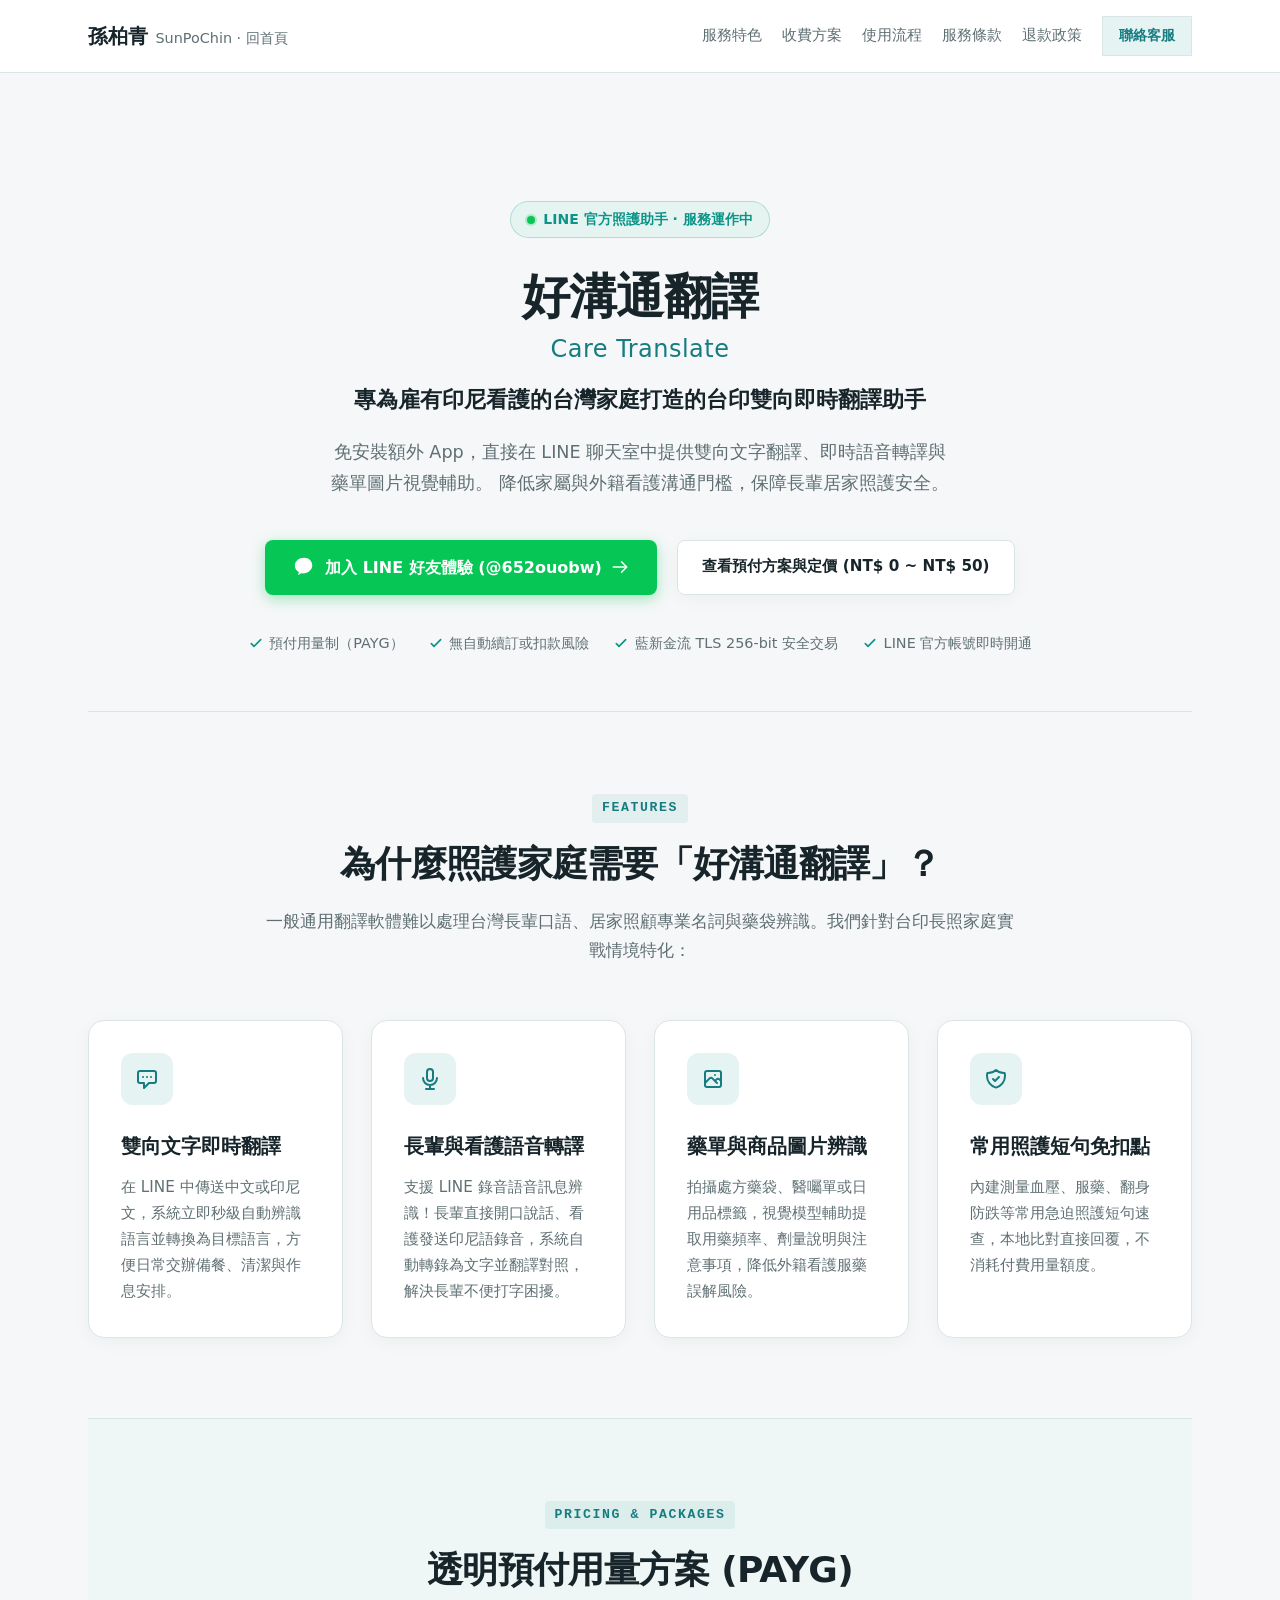
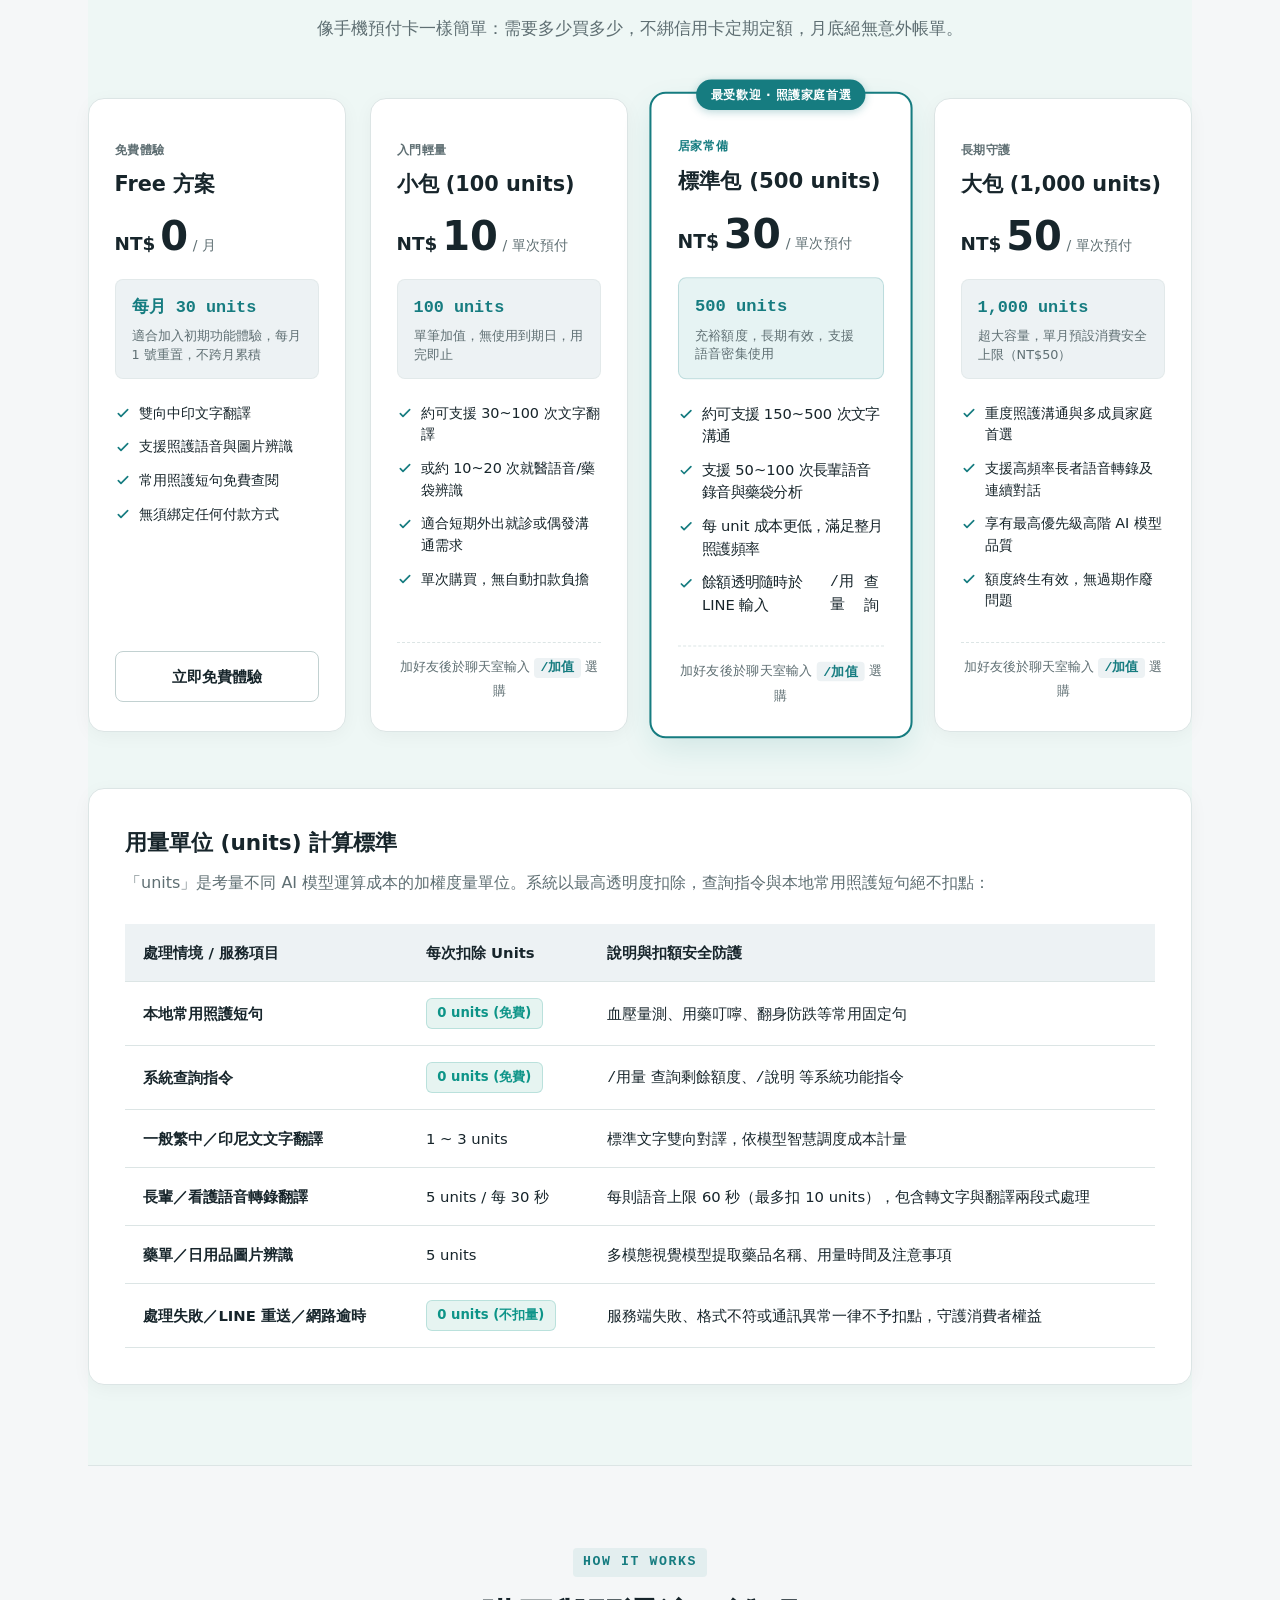
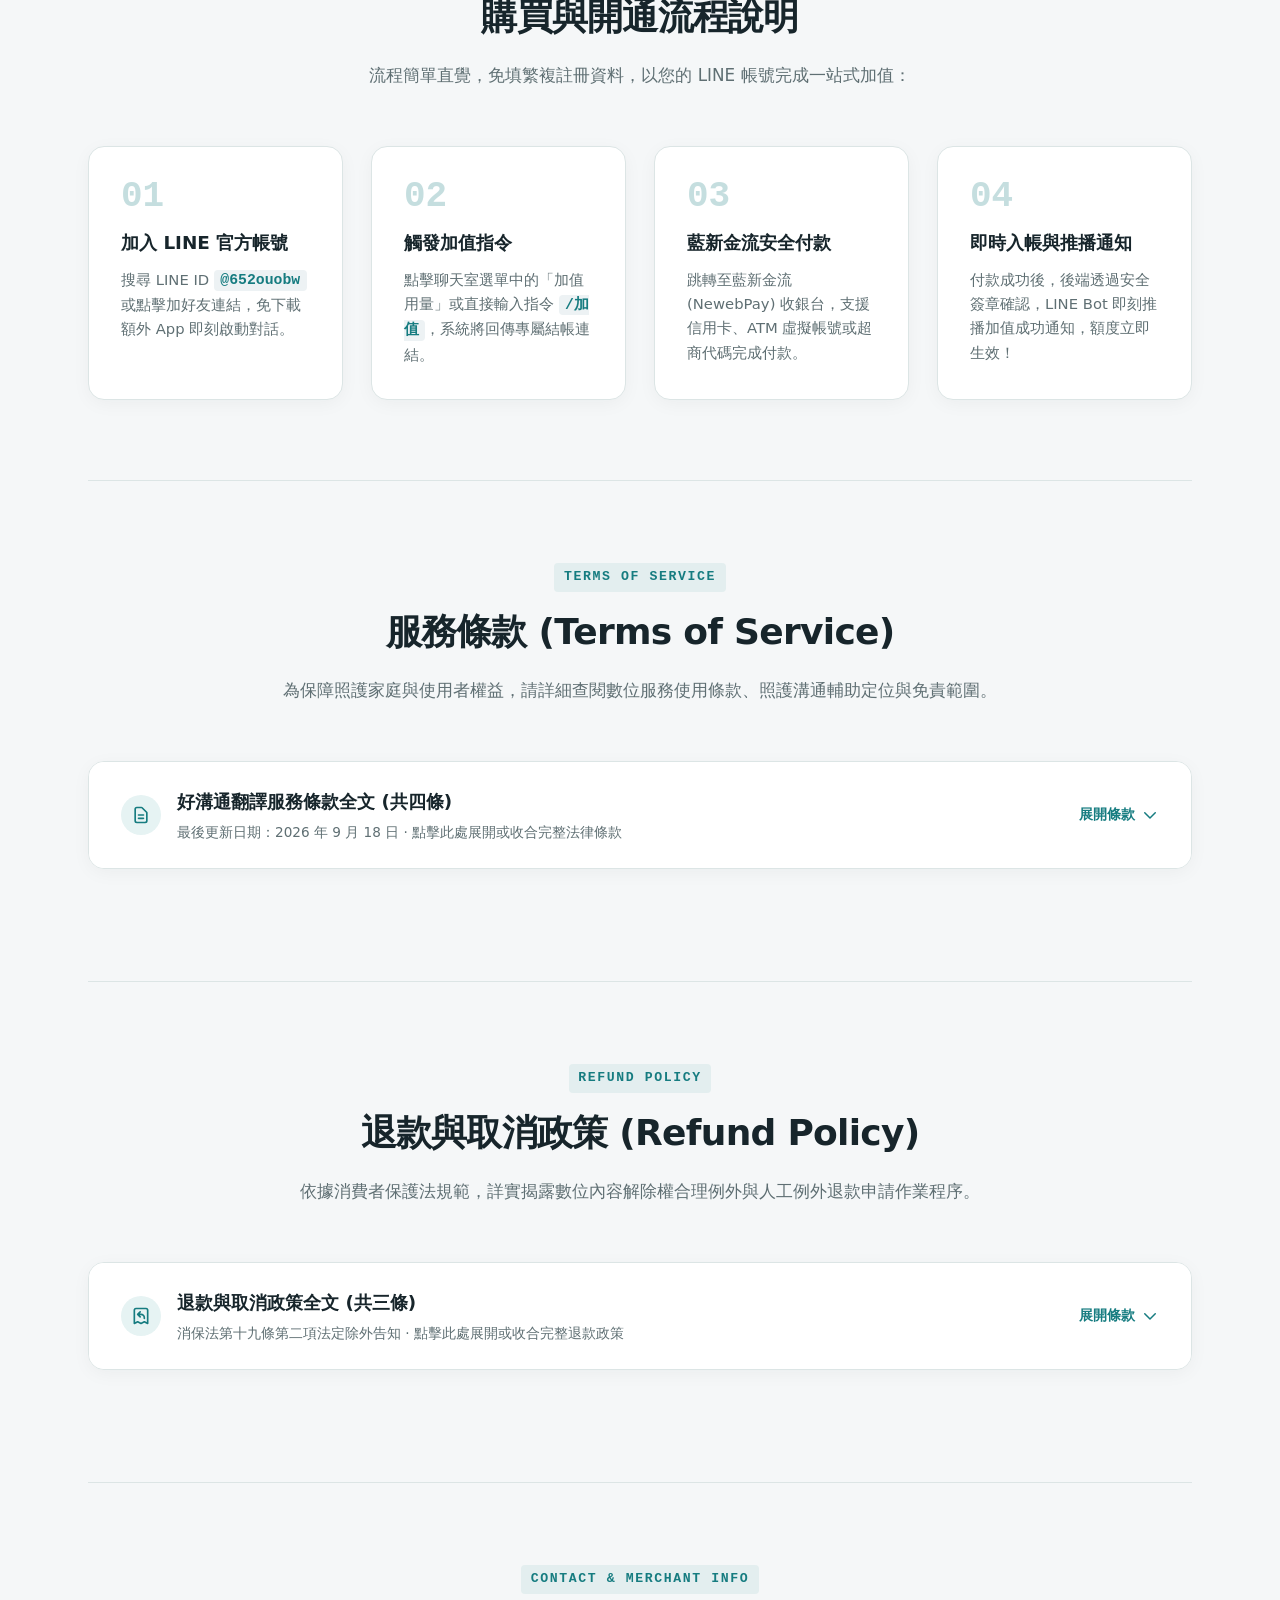
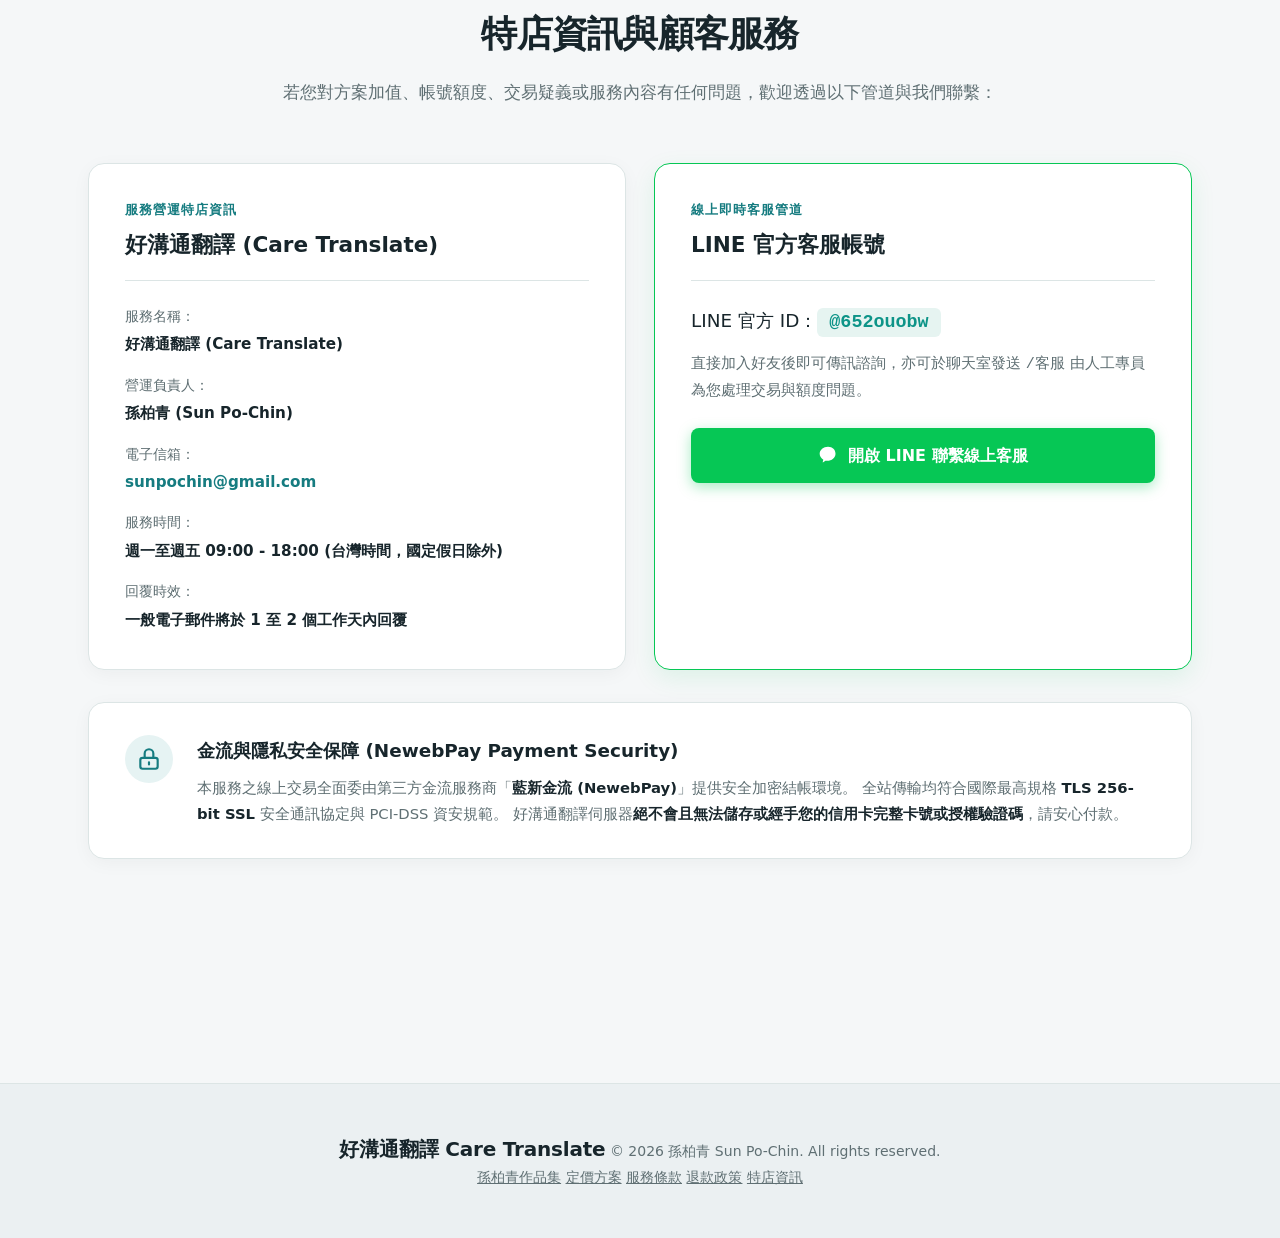
==== commit 77e5a7b6: "style(care-translate): 重構落地頁視覺層次與設計系統 依據 ui-ux-pro-max 技能規範重構好溝通翻譯 (Care Translate) 落地頁面： 1. 擺脫大片刺眼純" ====
--- a/care-translate/index.html
+++ b/care-translate/index.html
@@ -1,7 +1,7 @@
 <!--
   檔案用途：好溝通翻譯 (Care Translate) 官方服務介紹、定價方案與特店審核專頁
   設計定位：提供藍新金流 (NewebPay) 特店審核人員及終端使用者查閱完整的服務說明、PAYG 預付定價、服務條款、退款政策與客服聯繫資訊。
-  遵循規範：Prime Directive (繁體中文註解說明決策)、Hallmark 典雅無障礙介面 (Slate Dark Editorial)。
+  遵循規範：Prime Directive (繁體中文註解說明決策)、ui-ux-pro-max 照護信任淡色設計系統 (Caregiving Trust Palette)。
 -->
 <!DOCTYPE html>
 <html lang="zh-TW">
@@ -71,22 +71,37 @@
         </p>
 
         <div class="care-hero-cta-box">
-          <a href="https://line.me/R/ti/p/@652ouobw" target="_blank" rel="noopener noreferrer" class="btn-primary">
+          <a href="https://line.me/R/ti/p/@652ouobw" target="_blank" rel="noopener noreferrer" class="btn-line-cta">
+            <svg width="22" height="22" viewBox="0 0 24 24" fill="currentColor" aria-hidden="true">
+              <path d="M12 2C6.48 2 2 5.82 2 10.53c0 2.93 1.76 5.51 4.43 7.03-.19.7-.7 2.53-.8 2.91-.12.47.17.46.36.34.15-.1 2.05-1.39 2.87-1.95.7.1 1.42.15 2.14.15 5.52 0 10-3.82 10-8.53S17.52 2 12 2z"/>
+            </svg>
             <span>加入 LINE 好友體驗 (@652ouobw)</span>
-            <svg xmlns="http://www.w3.org/2000/svg" width="18" height="18" fill="none" viewBox="0 0 24 24" stroke="currentColor">
+            <svg xmlns="http://www.w3.org/2000/svg" width="18" height="18" fill="none" viewBox="0 0 24 24" stroke="currentColor" aria-hidden="true">
               <path stroke-linecap="round" stroke-linejoin="round" stroke-width="2" d="M14 5l7 7m0 0l-7 7m7-7H3" />
             </svg>
           </a>
-          <a href="#pricing" class="btn-secondary">
+          <a href="#pricing" class="btn-hero-secondary">
             <span>查看預付方案與定價 (NT$ 0 ~ NT$ 50)</span>
           </a>
         </div>
 
         <div class="care-trust-pills">
-          <span class="trust-pill">✓ 預付用量制（PAYG）</span>
-          <span class="trust-pill">✓ 無自動續訂或扣款風險</span>
-          <span class="trust-pill">✓ 藍新金流 TLS 256-bit 安全交易</span>
-          <span class="trust-pill">✓ LINE 官方帳號即時開通</span>
+          <span class="trust-pill">
+            <svg width="16" height="16" fill="none" viewBox="0 0 24 24" stroke="currentColor" stroke-width="2.5" aria-hidden="true"><path stroke-linecap="round" stroke-linejoin="round" d="M5 13l4 4L19 7"/></svg>
+            預付用量制（PAYG）
+          </span>
+          <span class="trust-pill">
+            <svg width="16" height="16" fill="none" viewBox="0 0 24 24" stroke="currentColor" stroke-width="2.5" aria-hidden="true"><path stroke-linecap="round" stroke-linejoin="round" d="M5 13l4 4L19 7"/></svg>
+            無自動續訂或扣款風險
+          </span>
+          <span class="trust-pill">
+            <svg width="16" height="16" fill="none" viewBox="0 0 24 24" stroke="currentColor" stroke-width="2.5" aria-hidden="true"><path stroke-linecap="round" stroke-linejoin="round" d="M5 13l4 4L19 7"/></svg>
+            藍新金流 TLS 256-bit 安全交易
+          </span>
+          <span class="trust-pill">
+            <svg width="16" height="16" fill="none" viewBox="0 0 24 24" stroke="currentColor" stroke-width="2.5" aria-hidden="true"><path stroke-linecap="round" stroke-linejoin="round" d="M5 13l4 4L19 7"/></svg>
+            LINE 官方帳號即時開通
+          </span>
         </div>
       </section>
 
@@ -102,8 +117,8 @@
 
         <div class="feature-cards-grid">
           <div class="feature-card">
-            <div class="feature-icon">
-              <svg xmlns="http://www.w3.org/2000/svg" width="24" height="24" fill="none" viewBox="0 0 24 24" stroke="#38bdf8">
+            <div class="feature-icon-wrapper">
+              <svg xmlns="http://www.w3.org/2000/svg" width="24" height="24" fill="none" viewBox="0 0 24 24" stroke="currentColor" aria-hidden="true">
                 <path stroke-linecap="round" stroke-linejoin="round" stroke-width="2" d="M8 10h.01M12 10h.01M16 10h.01M9 16H5a2 2 0 01-2-2V6a2 2 0 012-2h14a2 2 0 012 2v8a2 2 0 01-2 2h-5l-5 5v-5z" />
               </svg>
             </div>
@@ -114,8 +129,8 @@
           </div>
 
           <div class="feature-card">
-            <div class="feature-icon">
-              <svg xmlns="http://www.w3.org/2000/svg" width="24" height="24" fill="none" viewBox="0 0 24 24" stroke="#10b981">
+            <div class="feature-icon-wrapper">
+              <svg xmlns="http://www.w3.org/2000/svg" width="24" height="24" fill="none" viewBox="0 0 24 24" stroke="currentColor" aria-hidden="true">
                 <path stroke-linecap="round" stroke-linejoin="round" stroke-width="2" d="M19 11a7 7 0 01-7 7m0 0a7 7 0 01-7-7m7 7v4m0 0H8m4 0h4m-4-8a3 3 0 003-3V5a3 3 0 10-6 0v6a3 3 0 003 3z" />
               </svg>
             </div>
@@ -126,8 +141,8 @@
           </div>
 
           <div class="feature-card">
-            <div class="feature-icon">
-              <svg xmlns="http://www.w3.org/2000/svg" width="24" height="24" fill="none" viewBox="0 0 24 24" stroke="#f59e0b">
+            <div class="feature-icon-wrapper">
+              <svg xmlns="http://www.w3.org/2000/svg" width="24" height="24" fill="none" viewBox="0 0 24 24" stroke="currentColor" aria-hidden="true">
                 <path stroke-linecap="round" stroke-linejoin="round" stroke-width="2" d="M4 16l4.586-4.586a2 2 0 012.828 0L16 16m-2-2l1.586-1.586a2 2 0 012.828 0L20 14m-6-6h.01M6 20h12a2 2 0 002-2V6a2 2 0 00-2-2H6a2 2 0 00-2 2v12a2 2 0 002 2z" />
               </svg>
             </div>
@@ -138,8 +153,8 @@
           </div>
 
           <div class="feature-card">
-            <div class="feature-icon">
-              <svg xmlns="http://www.w3.org/2000/svg" width="24" height="24" fill="none" viewBox="0 0 24 24" stroke="#a78bfa">
+            <div class="feature-icon-wrapper">
+              <svg xmlns="http://www.w3.org/2000/svg" width="24" height="24" fill="none" viewBox="0 0 24 24" stroke="currentColor" aria-hidden="true">
                 <path stroke-linecap="round" stroke-linejoin="round" stroke-width="2" d="M9 12l2 2 4-4m5.618-4.016A11.955 11.955 0 0112 2.944a11.955 11.955 0 01-8.618 3.04A12.02 12.02 0 003 9c0 5.591 3.824 10.29 9 11.622 5.176-1.332 9-6.03 9-11.622 0-1.042-.133-2.052-.382-3.016z" />
               </svg>
             </div>
@@ -155,7 +170,7 @@
         收費標準與預付方案 (PAYG 定價)：
         說明：依據 docs/product/payg-pricing-mvp.md 確切揭露商品定價與 units 扣除細則。
       -->
-      <section id="pricing" class="care-section" aria-label="收費標準與用量包方案">
+      <section id="pricing" class="care-section section-accent-surface" aria-label="收費標準與用量包方案">
         <div class="section-heading-wrap">
           <span class="section-eyebrow">PRICING & PACKAGES</span>
           <h2 class="section-heading">透明預付用量方案 (PAYG)</h2>
@@ -181,10 +196,22 @@
               <span class="quota-note">適合加入初期功能體驗，每月 1 號重置，不跨月累積</span>
             </div>
             <ul class="plan-features">
-              <li>雙向中印文字翻譯</li>
-              <li>支援照護語音與圖片辨識</li>
-              <li>常用照護短句免費查閱</li>
-              <li>無須綁定任何付款方式</li>
+              <li>
+                <svg width="16" height="16" fill="none" viewBox="0 0 24 24" stroke="currentColor" stroke-width="2.5" aria-hidden="true"><path stroke-linecap="round" stroke-linejoin="round" d="M5 13l4 4L19 7"/></svg>
+                雙向中印文字翻譯
+              </li>
+              <li>
+                <svg width="16" height="16" fill="none" viewBox="0 0 24 24" stroke="currentColor" stroke-width="2.5" aria-hidden="true"><path stroke-linecap="round" stroke-linejoin="round" d="M5 13l4 4L19 7"/></svg>
+                支援照護語音與圖片辨識
+              </li>
+              <li>
+                <svg width="16" height="16" fill="none" viewBox="0 0 24 24" stroke="currentColor" stroke-width="2.5" aria-hidden="true"><path stroke-linecap="round" stroke-linejoin="round" d="M5 13l4 4L19 7"/></svg>
+                常用照護短句免費查閱
+              </li>
+              <li>
+                <svg width="16" height="16" fill="none" viewBox="0 0 24 24" stroke="currentColor" stroke-width="2.5" aria-hidden="true"><path stroke-linecap="round" stroke-linejoin="round" d="M5 13l4 4L19 7"/></svg>
+                無須綁定任何付款方式
+              </li>
             </ul>
             <a href="https://line.me/R/ti/p/@652ouobw" target="_blank" rel="noopener noreferrer" class="btn-card-outline">
               立即免費體驗
@@ -207,10 +234,22 @@
               <span class="quota-note">單筆加值，無使用到期日，用完即止</span>
             </div>
             <ul class="plan-features">
-              <li>約可支援 30~100 次文字翻譯</li>
-              <li>或約 10~20 次就醫語音/藥袋辨識</li>
-              <li>適合短期外出就診或偶發溝通需求</li>
-              <li>單次購買，無自動扣款負擔</li>
+              <li>
+                <svg width="16" height="16" fill="none" viewBox="0 0 24 24" stroke="currentColor" stroke-width="2.5" aria-hidden="true"><path stroke-linecap="round" stroke-linejoin="round" d="M5 13l4 4L19 7"/></svg>
+                約可支援 30~100 次文字翻譯
+              </li>
+              <li>
+                <svg width="16" height="16" fill="none" viewBox="0 0 24 24" stroke="currentColor" stroke-width="2.5" aria-hidden="true"><path stroke-linecap="round" stroke-linejoin="round" d="M5 13l4 4L19 7"/></svg>
+                或約 10~20 次就醫語音/藥袋辨識
+              </li>
+              <li>
+                <svg width="16" height="16" fill="none" viewBox="0 0 24 24" stroke="currentColor" stroke-width="2.5" aria-hidden="true"><path stroke-linecap="round" stroke-linejoin="round" d="M5 13l4 4L19 7"/></svg>
+                適合短期外出就診或偶發溝通需求
+              </li>
+              <li>
+                <svg width="16" height="16" fill="none" viewBox="0 0 24 24" stroke="currentColor" stroke-width="2.5" aria-hidden="true"><path stroke-linecap="round" stroke-linejoin="round" d="M5 13l4 4L19 7"/></svg>
+                單次購買，無自動扣款負擔
+              </li>
             </ul>
             <div class="card-action-note">加好友後於聊天室輸入 <code>/加值</code> 選購</div>
           </div>
@@ -232,10 +271,22 @@
               <span class="quota-note">充裕額度，長期有效，支援語音密集使用</span>
             </div>
             <ul class="plan-features">
-              <li>約可支援 150~500 次文字溝通</li>
-              <li>支援 50~100 次長輩語音錄音與藥袋分析</li>
-              <li>每 unit 成本更低，滿足整月照護頻率</li>
-              <li>餘額透明隨時於 LINE 輸入 <code>/用量</code> 查詢</li>
+              <li>
+                <svg width="16" height="16" fill="none" viewBox="0 0 24 24" stroke="currentColor" stroke-width="2.5" aria-hidden="true"><path stroke-linecap="round" stroke-linejoin="round" d="M5 13l4 4L19 7"/></svg>
+                約可支援 150~500 次文字溝通
+              </li>
+              <li>
+                <svg width="16" height="16" fill="none" viewBox="0 0 24 24" stroke="currentColor" stroke-width="2.5" aria-hidden="true"><path stroke-linecap="round" stroke-linejoin="round" d="M5 13l4 4L19 7"/></svg>
+                支援 50~100 次長輩語音錄音與藥袋分析
+              </li>
+              <li>
+                <svg width="16" height="16" fill="none" viewBox="0 0 24 24" stroke="currentColor" stroke-width="2.5" aria-hidden="true"><path stroke-linecap="round" stroke-linejoin="round" d="M5 13l4 4L19 7"/></svg>
+                每 unit 成本更低，滿足整月照護頻率
+              </li>
+              <li>
+                <svg width="16" height="16" fill="none" viewBox="0 0 24 24" stroke="currentColor" stroke-width="2.5" aria-hidden="true"><path stroke-linecap="round" stroke-linejoin="round" d="M5 13l4 4L19 7"/></svg>
+                餘額透明隨時於 LINE 輸入 <code>/用量</code> 查詢
+              </li>
             </ul>
             <div class="card-action-note">加好友後於聊天室輸入 <code>/加值</code> 選購</div>
           </div>
@@ -256,10 +307,22 @@
               <span class="quota-note">超大容量，單月預設消費安全上限（NT$50）</span>
             </div>
             <ul class="plan-features">
-              <li>重度照護溝通與多成員家庭首選</li>
-              <li>支援高頻率長者語音轉錄及連續對話</li>
-              <li>享有最高優先級高階 AI 模型品質</li>
-              <li>額度終生有效，無過期作廢問題</li>
+              <li>
+                <svg width="16" height="16" fill="none" viewBox="0 0 24 24" stroke="currentColor" stroke-width="2.5" aria-hidden="true"><path stroke-linecap="round" stroke-linejoin="round" d="M5 13l4 4L19 7"/></svg>
+                重度照護溝通與多成員家庭首選
+              </li>
+              <li>
+                <svg width="16" height="16" fill="none" viewBox="0 0 24 24" stroke="currentColor" stroke-width="2.5" aria-hidden="true"><path stroke-linecap="round" stroke-linejoin="round" d="M5 13l4 4L19 7"/></svg>
+                支援高頻率長者語音轉錄及連續對話
+              </li>
+              <li>
+                <svg width="16" height="16" fill="none" viewBox="0 0 24 24" stroke="currentColor" stroke-width="2.5" aria-hidden="true"><path stroke-linecap="round" stroke-linejoin="round" d="M5 13l4 4L19 7"/></svg>
+                享有最高優先級高階 AI 模型品質
+              </li>
+              <li>
+                <svg width="16" height="16" fill="none" viewBox="0 0 24 24" stroke="currentColor" stroke-width="2.5" aria-hidden="true"><path stroke-linecap="round" stroke-linejoin="round" d="M5 13l4 4L19 7"/></svg>
+                額度終生有效，無過期作廢問題
+              </li>
             </ul>
             <div class="card-action-note">加好友後於聊天室輸入 <code>/加值</code> 選購</div>
           </div>
@@ -353,92 +416,143 @@
 
       <!-- 
         服務條款 (Terms of Service)：
-        說明：金流審核必備法律條款，清楚載明數位服務範圍與免責邊界。
+        依據 ui-ux-pro-max 建議採用 Accessible <details> 手風琴元件。
+        既完整保留藍新金流審核必備的所有法律條款與免責條款，又避免大量法律文字淹沒一般家庭使用者。
       -->
       <section id="terms" class="care-section legal-section" aria-label="服務條款">
         <div class="section-heading-wrap">
           <span class="section-eyebrow">TERMS OF SERVICE</span>
           <h2 class="section-heading">服務條款 (Terms of Service)</h2>
-        </div>
-
-        <div class="legal-content-card">
-          <p class="legal-meta">最後更新日期：2026 年 9 月 18 日</p>
-
-          <article class="legal-clause">
-            <h4>第一條：服務同意與認知</h4>
-            <p>
-              歡迎使用「好溝通翻譯（Care Translate）」（以下簡稱「本服務」）。當您加入本服務之 LINE 官方帳號、或購買本服務所提供之預付用量包時，即表示您已閱讀、瞭解並同意接受本服務條款之所有內容。
-            </p>
-          </article>
-
-          <article class="legal-clause">
-            <h4>第二條：服務內容與溝通輔助性質聲明 (重要醫療與急症免責)</h4>
-            <p>
-              1. 本服務透過 AI 模型提供印尼文與中文間的雙向文字翻譯、語音轉錄及圖片內容辨識輔助。<br>
-              2. <strong>重要免責聲明：</strong>本服務之所有翻譯與視覺辨識內容僅供日常日常生活溝通與居家照護輔助參考，<strong>非屬專業醫療、護理診斷或法律文件之正式認證</strong>。若被照護長輩出現急性病徵、用藥疑慮或緊急醫療狀況，請務必立即尋求專業醫師、藥師之診斷或撥打 119 急救電話，切勿僅依賴本服務之翻譯作唯一決策依據。
-            </p>
-          </article>
-
-          <article class="legal-clause">
-            <h4>第三條：付費用量與帳號使用權利</h4>
-            <p>
-              1. 本服務採「預付用量包（Pay-as-you-go）」模式，使用者購買之 units 僅綁定於付款時所對應之 LINE 使用者識別碼 (User ID)。<br>
-              2. 使用者應妥善保管其個人 LINE 帳號，因個人帳號遭盜用或非授權存取所致之用量損失，本服務不負補償責任。<br>
-              3. 本服務不會向使用者進行未經授權的自動續期信用卡扣款。
-            </p>
-          </article>
-
-          <article class="legal-clause">
-            <h4>第四條：服務可用性與中斷免責</h4>
-            <p>
-              本服務盡力維持系統 24 小時正常運作，惟因 LINE 平台服務中斷、通訊網路骨幹故障、雲端基礎設施維護或天災等不可抗力因素導致服務暫時中斷或延遲時，本服務將於系統恢復後繼續提供服務，不構成違約責任。
-            </p>
-          </article>
-        </div>
+          <p class="section-subtext">
+            為保障照護家庭與使用者權益，請詳細查閱數位服務使用條款、照護溝通輔助定位與免責範圍。
+          </p>
+        </div>
+
+        <details class="legal-accordion" id="terms-accordion">
+          <summary class="legal-accordion-summary">
+            <div class="legal-summary-left">
+              <div class="legal-summary-icon">
+                <svg xmlns="http://www.w3.org/2000/svg" width="20" height="20" fill="none" viewBox="0 0 24 24" stroke="currentColor" aria-hidden="true">
+                  <path stroke-linecap="round" stroke-linejoin="round" stroke-width="2" d="M9 12h6m-6 4h6m2 5H7a2 2 0 01-2-2V5a2 2 0 012-2h5.586a1 1 0 01.707.293l5.414 5.414a1 1 0 01.293.707V19a2 2 0 01-2 2z" />
+                </svg>
+              </div>
+              <div class="legal-summary-text">
+                <h3>好溝通翻譯服務條款全文 (共四條)</h3>
+                <p>最後更新日期：2026 年 9 月 18 日 · 點擊此處展開或收合完整法律條款</p>
+              </div>
+            </div>
+            <div class="legal-toggle-indicator">
+              <span>展開條款</span>
+              <svg class="legal-toggle-arrow" xmlns="http://www.w3.org/2000/svg" width="18" height="18" fill="none" viewBox="0 0 24 24" stroke="currentColor" aria-hidden="true">
+                <path stroke-linecap="round" stroke-linejoin="round" stroke-width="2" d="M19 9l-7 7-7-7" />
+              </svg>
+            </div>
+          </summary>
+
+          <div class="legal-content-body">
+            <p class="legal-meta">最後更新日期：2026 年 9 月 18 日</p>
+
+            <article class="legal-clause">
+              <h4>第一條：服務同意與認知</h4>
+              <p>
+                歡迎使用「好溝通翻譯（Care Translate）」（以下簡稱「本服務」）。當您加入本服務之 LINE 官方帳號、或購買本服務所提供之預付用量包時，即表示您已閱讀、瞭解並同意接受本服務條款之所有內容。
+              </p>
+            </article>
+
+            <article class="legal-clause">
+              <h4>第二條：服務內容與溝通輔助性質聲明 (重要醫療與急症免責)</h4>
+              <p>
+                1. 本服務透過 AI 模型提供印尼文與中文間的雙向文字翻譯、語音轉錄及圖片內容辨識輔助。<br>
+                2. <strong>重要免責聲明：</strong>本服務之所有翻譯與視覺辨識內容僅供日常日常生活溝通與居家照護輔助參考，<strong>非屬專業醫療、護理診斷或法律文件之正式認證</strong>。若被照護長輩出現急性病徵、用藥疑慮或緊急醫療狀況，請務必立即尋求專業醫師、藥師之診斷或撥打 119 急救電話，切勿僅依賴本服務之翻譯作唯一決策依據。
+              </p>
+            </article>
+
+            <article class="legal-clause">
+              <h4>第三條：付費用量與帳號使用權利</h4>
+              <p>
+                1. 本服務採「預付用量包（Pay-as-you-go）」模式，使用者購買之 units 僅綁定於付款時所對應之 LINE 使用者識別碼 (User ID)。<br>
+                2. 使用者應妥善保管其個人 LINE 帳號，因個人帳號遭盜用或非授權存取所致之用量損失，本服務不負補償責任。<br>
+                3. 本服務不會向使用者進行未經授權的自動續期信用卡扣款。
+              </p>
+            </article>
+
+            <article class="legal-clause">
+              <h4>第四條：服務可用性與中斷免責</h4>
+              <p>
+                本服務盡力維持系統 24 小時正常運作，惟因 LINE 平台服務中斷、通訊網路骨幹故障、雲端基礎設施維護或天災等不可抗力因素導致服務暫時中斷或延遲時，本服務將於系統恢復後繼續提供服務，不構成違約責任。
+              </p>
+            </article>
+          </div>
+        </details>
       </section>
 
       <!-- 
         退款與取消政策 (Refund & Cancellation Policy)：
-        說明：消保法數位內容除外聲明與金流特店審核最常檢查的退款規範。
+        採用 Accessible <details> 手風琴，金流審查必備之消保法除外告知與退款標準 100% 完整保留。
       -->
       <section id="refund" class="care-section legal-section" aria-label="退款政策">
         <div class="section-heading-wrap">
           <span class="section-eyebrow">REFUND POLICY</span>
           <h2 class="section-heading">退款與取消政策 (Refund Policy)</h2>
-        </div>
-
-        <div class="legal-content-card">
-          <article class="legal-clause">
-            <h4>一、數位商品解除權除外法定告知 (7 日猶豫期例外)</h4>
-            <p>
-              依據中華民國《消費者保護法》第十九條第二項規定，以及行政院公布之《通訊交易解除權合理例外情事適用準則》第二條第五款規定：<strong>「非以有形媒介提供之數位內容或一經提供即為完成之線上服務，經消費者事先同意始提供者」</strong>，得排除消費者保護法第十九條第一項七日內無條件解除契約之適用。
-            </p>
-            <p>
-              本服務所提供之預付用量包（units）於付款確認完成後，即透過系統即時開通並注入使用者帳戶，<strong>一旦購買開通完成，原則上不適用 7 日鑑賞期無條件退費</strong>。
-            </p>
-          </article>
-
-          <article class="legal-clause">
-            <h4>二、例外退款申請機制與處理流程</h4>
-            <p>
-              若發生以下特殊情形，使用者得於付款日起 30 日內向本服務提出人工退款審核：
-            </p>
-            <ul class="legal-list">
-              <li><strong>重大系統故障：</strong>因本服務端伺服器發生不可歸責於使用者且持續超過 7 日無法修復之嚴重故障，致使用者完全無法使用已購買之額度。</li>
-              <li><strong>重複扣款：</strong>因金流系統傳輸異常導致同一筆訂單重複扣款或產生多餘扣款者，經查證屬實後，重複之金額將全額無息退還。</li>
-            </ul>
-            <p>
-              <strong>退款手續與作業：</strong>經核准之退款，若屬使用者個人因素申請終止（非系統故障），退還金額將扣除藍新金流已產生之手續費與銀行跨行轉帳費用後，退還剩餘未消耗 units 所對應之剩餘價值至消費者原付款方式或指定之金融帳戶（作業工作天約為 7 至 14 個工作日）。
-            </p>
-          </article>
-
-          <article class="legal-clause">
-            <h4>三、用量額度有效期限</h4>
-            <p>
-              付費購買之用量包（小包 100 units、標準包 500 units、大包 1,000 units）額度<strong>永久有效，無使用到期日限制</strong>，使用者可依家庭實際溝通步調隨時使用。
-            </p>
-          </article>
-        </div>
+          <p class="section-subtext">
+            依據消費者保護法規範，詳實揭露數位內容解除權合理例外與人工例外退款申請作業程序。
+          </p>
+        </div>
+
+        <details class="legal-accordion" id="refund-accordion">
+          <summary class="legal-accordion-summary">
+            <div class="legal-summary-left">
+              <div class="legal-summary-icon">
+                <svg xmlns="http://www.w3.org/2000/svg" width="20" height="20" fill="none" viewBox="0 0 24 24" stroke="currentColor" aria-hidden="true">
+                  <path stroke-linecap="round" stroke-linejoin="round" stroke-width="2" d="M16 15v-1a4 4 0 00-4-4H8m0 0l3 3m-3-3l3-3m9 14V5a2 2 0 00-2-2H6a2 2 0 00-2 2v16l4-2 4 2 4-2 4 2z" />
+                </svg>
+              </div>
+              <div class="legal-summary-text">
+                <h3>退款與取消政策全文 (共三條)</h3>
+                <p>消保法第十九條第二項法定除外告知 · 點擊此處展開或收合完整退款政策</p>
+              </div>
+            </div>
+            <div class="legal-toggle-indicator">
+              <span>展開條款</span>
+              <svg class="legal-toggle-arrow" xmlns="http://www.w3.org/2000/svg" width="18" height="18" fill="none" viewBox="0 0 24 24" stroke="currentColor" aria-hidden="true">
+                <path stroke-linecap="round" stroke-linejoin="round" stroke-width="2" d="M19 9l-7 7-7-7" />
+              </svg>
+            </div>
+          </summary>
+
+          <div class="legal-content-body">
+            <article class="legal-clause">
+              <h4>一、數位商品解除權除外法定告知 (7 日猶豫期例外)</h4>
+              <p>
+                依據中華民國《消費者保護法》第十九條第二項規定，以及行政院公布之《通訊交易解除權合理例外情事適用準則》第二條第五款規定：<strong>「非以有形媒介提供之數位內容或一經提供即為完成之線上服務，經消費者事先同意始提供者」</strong>，得排除消費者保護法第十九條第一項七日內無條件解除契約之適用。
+              </p>
+              <p>
+                本服務所提供之預付用量包（units）於付款確認完成後，即透過系統即時開通並注入使用者帳戶，<strong>一旦購買開通完成，原則上不適用 7 日鑑賞期無條件退費</strong>。
+              </p>
+            </article>
+
+            <article class="legal-clause">
+              <h4>二、例外退款申請機制與處理流程</h4>
+              <p>
+                若發生以下特殊情形，使用者得於付款日起 30 日內向本服務提出人工退款審核：
+              </p>
+              <ul class="legal-list">
+                <li><strong>重大系統故障：</strong>因本服務端伺服器發生不可歸責於使用者且持續超過 7 日無法修復之嚴重故障，致使用者完全無法使用已購買之額度。</li>
+                <li><strong>重複扣款：</strong>因金流系統傳輸異常導致同一筆訂單重複扣款或產生多餘扣款者，經查證屬實後，重複之金額將全額無息退還。</li>
+              </ul>
+              <p>
+                <strong>退款手續與作業：</strong>經核准之退款，若屬使用者個人因素申請終止（非系統故障），退還金額將扣除藍新金流已產生之手續費與銀行跨行轉帳費用後，退還剩餘未消耗 units 所對應之剩餘價值至消費者原付款方式或指定之金融帳戶（作業工作天約為 7 至 14 個工作日）。
+              </p>
+            </article>
+
+            <article class="legal-clause">
+              <h4>三、用量額度有效期限</h4>
+              <p>
+                付費購買之用量包（小包 100 units、標準包 500 units、大包 1,000 units）額度<strong>永久有效，無使用到期日限制</strong>，使用者可依家庭實際溝通步調隨時使用。
+              </p>
+            </article>
+          </div>
+        </details>
       </section>
 
       <!-- 
@@ -494,7 +608,10 @@
               <p class="line-instructions">
                 直接加入好友後即可傳訊諮詢，亦可於聊天室發送 <code>/客服</code> 由人工專員為您處理交易與額度問題。
               </p>
-              <a href="https://line.me/R/ti/p/@652ouobw" target="_blank" rel="noopener noreferrer" class="btn-primary" style="margin-top: 1.5rem; width: 100%; justify-content: center;">
+              <a href="https://line.me/R/ti/p/@652ouobw" target="_blank" rel="noopener noreferrer" class="btn-line-cta" style="margin-top: 1.5rem; width: 100%; justify-content: center;">
+                <svg width="20" height="20" viewBox="0 0 24 24" fill="currentColor" aria-hidden="true">
+                  <path d="M12 2C6.48 2 2 5.82 2 10.53c0 2.93 1.76 5.51 4.43 7.03-.19.7-.7 2.53-.8 2.91-.12.47.17.46.36.34.15-.1 2.05-1.39 2.87-1.95.7.1 1.42.15 2.14.15 5.52 0 10-3.82 10-8.53S17.52 2 12 2z"/>
+                </svg>
                 <span>開啟 LINE 聯繫線上客服</span>
               </a>
             </div>
@@ -504,7 +621,7 @@
         <!-- 金流與資訊安全宣告 -->
         <div class="security-declaration">
           <div class="security-icon">
-            <svg xmlns="http://www.w3.org/2000/svg" width="28" height="28" fill="none" viewBox="0 0 24 24" stroke="#38bdf8">
+            <svg xmlns="http://www.w3.org/2000/svg" width="26" height="26" fill="none" viewBox="0 0 24 24" stroke="currentColor" aria-hidden="true">
               <path stroke-linecap="round" stroke-linejoin="round" stroke-width="2" d="M12 15v2m-6 4h12a2 2 0 002-2v-6a2 2 0 00-2-2H6a2 2 0 00-2 2v6a2 2 0 002 2zm10-10V7a4 4 0 00-8 0v4h8z" />
             </svg>
           </div>
@@ -541,5 +658,20 @@
     </div>
   </footer>
 
+  <script>
+    // 當使用者或金流審查員點擊導覽列上的 #terms 或 #refund 錨點跳轉時，自動展開對應的 details 手風琴
+    function handleAccordionHash() {
+      const hash = window.location.hash;
+      if (hash === '#terms' || hash === '#refund') {
+        const targetAccordion = document.querySelector(hash + ' details');
+        if (targetAccordion) {
+          targetAccordion.open = true;
+        }
+      }
+    }
+    window.addEventListener('hashchange', handleAccordionHash);
+    window.addEventListener('DOMContentLoaded', handleAccordionHash);
+  </script>
+
 </body>
 </html>
--- a/care-translate/styles.css
+++ b/care-translate/styles.css
@@ -1,16 +1,128 @@
 /*
   好溝通翻譯 (Care Translate) 專屬樣式表
-  設計原則：
-  - 延續全站 Slate Dark Editorial 暗色基調，確保品牌識別一致
-  - 針對金流審核重點（收費價格牌、單位換算表、服務條款與退款政策）進行高可讀性排版
-  - 純原生 CSS，無任何外部框架依賴，確保 GitHub Pages 靜態載入毫秒級完成
+  設計原則（依據 ui-ux-pro-max 規範與使用者指引）：
+  - 擺脫大片刺眼純白與壓迫感，改用護眼柔和的微藍灰 (#F5F7F8) 為底色
+  - 區塊垂直節奏交替：Hero/特色為柔灰底白卡，定價專區切換為舒緩淡藍綠 (#EEF7F5)，打破無聊單一感
+  - 主色調採用專業深湖水綠 (#167C80) 與 LINE 官方綠 (#06C755)，符合居家長照信任感且達 WCAG AA (>4.5:1)
+  - 容器寬度擴大至 1160px，改善 4 欄方案與流程在桌面端擠壓窒息的問題
+  - 全原生 CSS 實作，零外部庫依賴，確保靜態頁面毫秒級高速載入
 */
 
-/* 頁首 Hero 區域 */
+:root {
+  /* 照護信任色盤 (Caregiving Trust & Warm Palette) */
+  --care-bg-page: #f5f7f8;
+  --care-bg-surface: #ffffff;
+  --care-bg-accent-section: #eef7f5;
+  --care-bg-subtle: #edf2f4;
+  --care-bg-card-hover: #fafcfc;
+
+  /* 文字色彩系統 (深墨藍灰，高對比且比純黑溫潤) */
+  --care-text-main: #17252b;
+  --care-text-muted: #5f6f73;
+  --care-text-subtle: #8a9ba0;
+  --care-text-inverse: #ffffff;
+
+  /* 核心品牌色與功能色 */
+  --care-primary: #167c80;
+  --care-primary-hover: #126366;
+  --care-primary-light: #e6f3f3;
+  --care-line-green: #06c755;
+  --care-line-green-hover: #05b04c;
+  --care-badge-emerald: #0d9488;
+  --care-badge-emerald-bg: #e6f4f1;
+  --care-warning: #b45309;
+  --care-warning-bg: #fef3c7;
+
+  /* 邊框與分隔線 */
+  --care-border-subtle: #dce5e5;
+  --care-border-strong: #c2d1d1;
+  --care-border-focus: #167c80;
+
+  /* 圓角規模 */
+  --care-radius-sm: 8px;
+  --care-radius-md: 12px;
+  --care-radius-lg: 16px;
+  --care-radius-pill: 9999px;
+
+  /* 陰影設計 (微浮凸，杜絕死黑硬邊) */
+  --care-shadow-card: 0 4px 20px -2px rgba(23, 37, 43, 0.05);
+  --care-shadow-hover: 0 10px 28px -4px rgba(23, 37, 43, 0.08);
+  --care-shadow-highlight: 0 12px 32px -4px rgba(22, 124, 128, 0.14);
+
+  /* 字體系統 */
+  --care-font-sans: system-ui, -apple-system, BlinkMacSystemFont, "Segoe UI", Roboto, "Noto Sans TC", "PingFang TC", "Microsoft JhengHei", sans-serif;
+  --care-font-mono: ui-monospace, SFMono-Regular, Menlo, Monaco, Consolas, "Liberation Mono", monospace;
+
+  /* 版面寬度設定 */
+  --care-container-max: 1160px;
+}
+
+/* 覆蓋父層全站暗色設定，使 Care Translate 擁有專屬的溫潤明亮基調 */
+html {
+  background-color: var(--care-bg-page) !important;
+  color: var(--care-text-main) !important;
+}
+
+body {
+  background: var(--care-bg-page) !important;
+  color: var(--care-text-main) !important;
+  font-family: var(--care-font-sans) !important;
+  line-height: 1.7;
+}
+
+/* 版面容器：擴增至 1160px，解決舊版 920px 4 欄內容擠扁的窘境 */
+.container {
+  width: 100%;
+  max-width: var(--care-container-max) !important;
+  margin: 0 auto;
+  padding: 0 1.75rem !important;
+}
+
+/* 全站頂部導覽列改為白底微毛玻璃 */
+.site-header {
+  background: rgba(255, 255, 255, 0.94) !important;
+  backdrop-filter: blur(12px);
+  border-bottom: 1px solid var(--care-border-subtle) !important;
+}
+
+.site-header .brand-name {
+  color: var(--care-text-main) !important;
+  font-weight: 700;
+}
+
+.site-header .brand-title {
+  color: var(--care-text-muted) !important;
+}
+
+.site-header .nav-link {
+  color: var(--care-text-muted) !important;
+  transition: color 0.2s ease;
+}
+
+.site-header .nav-link:hover {
+  color: var(--care-primary) !important;
+}
+
+.site-header .nav-btn {
+  background: var(--care-primary-light) !important;
+  color: var(--care-primary) !important;
+  border: 1px solid var(--care-border-subtle) !important;
+  transition: all 0.2s ease;
+}
+
+.site-header .nav-btn:hover {
+  background: var(--care-primary) !important;
+  color: var(--care-text-inverse) !important;
+}
+
+/* 
+  Hero 區域：
+  採用柔和微灰底色，大字號與清晰副標題，傳遞專為印尼看護家庭特化的溫度。
+*/
 .care-hero-section {
-  padding: 4rem 0 3rem;
+  padding: 5rem 0 3.5rem;
   text-align: center;
-  max-width: 820px;
+  max-width: 860px;
   margin: 0 auto;
 }
 
@@ -18,190 +130,299 @@
   display: inline-flex;
   align-items: center;
   gap: 0.5rem;
-  background: var(--accent-emerald-light);
-  border: 1px solid rgba(16, 185, 129, 0.3);
-  color: #34d399;
-  font-size: 0.85rem;
-  font-weight: 500;
-  padding: 0.35rem 0.9rem;
-  border-radius: var(--radius-pill);
-  margin-bottom: 1.5rem;
+  background: var(--care-badge-emerald-bg);
+  border: 1px solid rgba(13, 148, 136, 0.25);
+  color: var(--care-badge-emerald);
+  font-size: 0.875rem;
+  font-weight: 600;
+  padding: 0.35rem 1rem;
+  border-radius: var(--care-radius-pill);
+  margin-bottom: 1.75rem;
+}
+
+/* 運作狀態微脈衝綠燈 */
+.status-dot {
+  width: 8px;
+  height: 8px;
+  border-radius: 50%;
+  background-color: var(--care-line-green);
+  box-shadow: 0 0 0 2px rgba(6, 199, 85, 0.25);
+  display: inline-block;
+  animation: pulse-dot 2s infinite;
+}
+
+@keyframes pulse-dot {
+  0% { transform: scale(0.95); opacity: 0.8; }
+  50% { transform: scale(1.15); opacity: 1; }
+  100% { transform: scale(0.95); opacity: 0.8; }
 }
 
 .care-hero-title {
-  font-size: 2.75rem;
+  font-size: 3rem;
   font-weight: 800;
-  color: var(--text-main);
+  color: var(--care-text-main);
   letter-spacing: -0.02em;
-  line-height: 1.2;
-  margin-bottom: 1rem;
+  line-height: 1.25;
+  margin-bottom: 1.25rem;
+  text-wrap: balance;
 }
 
 .care-title-en {
   display: block;
   font-size: 1.5rem;
-  font-weight: 400;
-  color: var(--accent-primary);
-  margin-top: 0.35rem;
-  font-family: var(--font-mono);
+  font-weight: 500;
+  color: var(--care-primary);
+  margin-top: 0.5rem;
+  letter-spacing: 0.02em;
 }
 
 .care-hero-tagline {
-  font-size: 1.25rem;
+  font-size: 1.35rem;
   font-weight: 600;
-  color: #e2e8f0;
-  margin-bottom: 1rem;
+  color: var(--care-text-main);
+  margin-bottom: 1.25rem;
   line-height: 1.5;
+  text-wrap: balance;
 }
 
 .care-hero-description {
-  font-size: 1.05rem;
-  color: var(--text-muted);
-  line-height: 1.75;
-  margin-bottom: 2.25rem;
+  font-size: 1.1rem;
+  color: var(--care-text-muted);
+  line-height: 1.8;
+  margin-bottom: 2.5rem;
+  text-wrap: balance;
 }
 
 .care-hero-cta-box {
   display: flex;
-  gap: 1rem;
+  gap: 1.25rem;
   justify-content: center;
   flex-wrap: wrap;
-  margin-bottom: 2rem;
-}
-
+  margin-bottom: 2.25rem;
+}
+
+/* 主要 LINE 按鈕：採用 LINE 官方綠 (#06C755)，大幅強化加好友意願 */
+.btn-line-cta {
+  display: inline-flex;
+  align-items: center;
+  gap: 0.6rem;
+  background: var(--care-line-green);
+  color: #ffffff !important;
+  padding: 0.85rem 1.75rem;
+  border-radius: var(--care-radius-sm);
+  font-size: 1rem;
+  font-weight: 700;
+  text-decoration: none;
+  box-shadow: 0 4px 14px rgba(6, 199, 85, 0.35);
+  transition: all 0.2s ease;
+}
+
+.btn-line-cta:hover {
+  background: var(--care-line-green-hover);
+  transform: translateY(-2px);
+  box-shadow: 0 6px 20px rgba(6, 199, 85, 0.45);
+}
+
+.btn-hero-secondary {
+  display: inline-flex;
+  align-items: center;
+  gap: 0.5rem;
+  background: var(--care-bg-surface);
+  color: var(--care-text-main) !important;
+  border: 1px solid var(--care-border-subtle);
+  padding: 0.85rem 1.5rem;
+  border-radius: var(--care-radius-sm);
+  font-size: 0.95rem;
+  font-weight: 600;
+  text-decoration: none;
+  box-shadow: var(--care-shadow-card);
+  transition: all 0.2s ease;
+}
+
+.btn-hero-secondary:hover {
+  background: var(--care-bg-subtle);
+  border-color: var(--care-border-strong);
+  color: var(--care-primary) !important;
+}
+
+/* 信賴小標籤條 */
 .care-trust-pills {
   display: flex;
   justify-content: center;
   flex-wrap: wrap;
-  gap: 0.75rem 1.25rem;
-  font-size: 0.875rem;
-  color: var(--text-subtle);
+  gap: 0.85rem 1.5rem;
+  font-size: 0.9rem;
+  color: var(--care-text-muted);
 }
 
 .trust-pill {
   display: inline-flex;
   align-items: center;
-  color: #94a3b8;
-}
-
-/* 區塊通用排版 */
+  gap: 0.35rem;
+}
+
+.trust-pill svg {
+  color: var(--care-badge-emerald);
+  flex-shrink: 0;
+}
+
+/* 
+  通用區塊樣式：
+  提供充裕的 5rem 垂直留白，讓眼睛舒適呼吸
+*/
 .care-section {
-  padding: 4rem 0;
-  border-top: 1px solid var(--border-subtle);
+  padding: 5rem 0;
+  border-top: 1px solid var(--care-border-subtle);
+}
+
+/* 交替底色區塊：定價收費區專用淡藍綠底 (#EEF7F5) */
+.section-accent-surface {
+  background-color: var(--care-bg-accent-section);
 }
 
 .section-heading-wrap {
   text-align: center;
-  max-width: 700px;
-  margin: 0 auto 3rem;
+  max-width: 760px;
+  margin: 0 auto 3.5rem;
 }
 
 .section-eyebrow {
-  display: block;
-  font-size: 0.8rem;
-  font-family: var(--font-mono);
-  letter-spacing: 0.1em;
+  display: inline-block;
+  font-size: 0.825rem;
+  font-family: var(--care-font-mono);
+  letter-spacing: 0.12em;
   text-transform: uppercase;
-  color: var(--accent-primary);
-  margin-bottom: 0.5rem;
+  color: var(--care-primary);
+  font-weight: 700;
+  margin-bottom: 0.6rem;
+  padding: 0.2rem 0.6rem;
+  background: rgba(22, 124, 128, 0.08);
+  border-radius: 4px;
 }
 
 .section-heading {
-  font-size: 2rem;
-  font-weight: 700;
-  color: var(--text-main);
-  margin-bottom: 0.75rem;
+  font-size: 2.25rem;
+  font-weight: 800;
+  color: var(--care-text-main);
+  margin-bottom: 0.85rem;
+  letter-spacing: -0.02em;
+  text-wrap: balance;
 }
 
 .section-subtext {
-  font-size: 1rem;
-  color: var(--text-muted);
-  line-height: 1.6;
-}
-
-/* 服務特色網格 */
+  font-size: 1.05rem;
+  color: var(--care-text-muted);
+  line-height: 1.7;
+}
+
+/* 
+  服務特色網格：
+  柔灰畫布上的白色精緻微浮凸卡片
+*/
 .feature-cards-grid {
   display: grid;
-  grid-template-columns: repeat(auto-fit, minmax(260px, 1fr));
-  gap: 1.5rem;
+  grid-template-columns: repeat(auto-fit, minmax(250px, 1fr));
+  gap: 1.75rem;
 }
 
 .feature-card {
-  background: var(--bg-surface);
-  border: 1px solid var(--border-subtle);
-  border-radius: var(--radius-md);
-  padding: 1.75rem;
-  transition: transform 0.2s ease, border-color 0.2s ease;
+  background: var(--care-bg-surface);
+  border: 1px solid var(--care-border-subtle);
+  border-radius: var(--care-radius-lg);
+  padding: 2rem;
+  box-shadow: var(--care-shadow-card);
+  transition: transform 0.2s ease, box-shadow 0.2s ease, border-color 0.2s ease;
+  display: flex;
+  flex-direction: column;
 }
 
 .feature-card:hover {
-  border-color: rgba(56, 189, 248, 0.3);
-  transform: translateY(-3px);
-}
-
-.feature-icon {
-  width: 44px;
-  height: 44px;
-  border-radius: var(--radius-sm);
-  background: var(--bg-subtle);
+  transform: translateY(-4px);
+  border-color: var(--care-border-strong);
+  box-shadow: var(--care-shadow-hover);
+}
+
+.feature-icon-wrapper {
+  width: 52px;
+  height: 52px;
+  border-radius: var(--care-radius-md);
+  background: var(--care-primary-light);
+  color: var(--care-primary);
   display: flex;
   align-items: center;
   justify-content: center;
-  margin-bottom: 1.25rem;
+  margin-bottom: 1.5rem;
+  flex-shrink: 0;
 }
 
 .feature-card-title {
-  font-size: 1.15rem;
-  font-weight: 600;
-  color: var(--text-main);
-  margin-bottom: 0.5rem;
+  font-size: 1.25rem;
+  font-weight: 700;
+  color: var(--care-text-main);
+  margin-bottom: 0.75rem;
 }
 
 .feature-card-desc {
-  font-size: 0.925rem;
-  color: var(--text-muted);
-  line-height: 1.6;
-}
-
-/* 定價卡片網格 (Pricing Grid) */
+  font-size: 0.95rem;
+  color: var(--care-text-muted);
+  line-height: 1.7;
+}
+
+/* 
+  收費方案網格 (Pricing Grid)：
+  清晰的 4 欄呈現，標準包 (500 units) 採用深湖水綠邊框優雅突出
+*/
 .pricing-grid {
   display: grid;
-  grid-template-columns: repeat(auto-fit, minmax(240px, 1fr));
+  grid-template-columns: repeat(4, 1fr);
   gap: 1.5rem;
   align-items: stretch;
-  margin-bottom: 3rem;
+  margin-bottom: 3.5rem;
 }
 
 .pricing-card {
-  background: var(--bg-surface);
-  border: 1px solid var(--border-subtle);
-  border-radius: var(--radius-lg);
-  padding: 2rem 1.5rem;
+  background: var(--care-bg-surface);
+  border: 1px solid var(--care-border-subtle);
+  border-radius: var(--care-radius-lg);
+  padding: 2.25rem 1.6rem 1.8rem;
   display: flex;
   flex-direction: column;
   position: relative;
-  transition: border-color 0.2s ease;
-}
-
+  box-shadow: var(--care-shadow-card);
+  transition: transform 0.2s ease, box-shadow 0.2s ease;
+}
+
+.pricing-card:hover {
+  transform: translateY(-4px);
+  box-shadow: var(--care-shadow-hover);
+}
+
+/* 標準包 (500 units) 旗艦推薦樣式 */
 .pricing-card.highlighted {
-  border-color: var(--accent-primary);
-  background: linear-gradient(180deg, rgba(56, 189, 248, 0.06) 0%, var(--bg-surface) 100%);
-  box-shadow: 0 8px 30px -4px rgba(56, 189, 248, 0.15);
+  border: 2px solid var(--care-primary);
+  box-shadow: var(--care-shadow-highlight);
+  transform: scale(1.02);
+  z-index: 2;
+}
+
+.pricing-card.highlighted:hover {
+  transform: scale(1.02) translateY(-4px);
 }
 
 .highlight-badge {
   position: absolute;
-  top: -12px;
+  top: -14px;
   left: 50%;
   transform: translateX(-50%);
-  background: var(--accent-primary);
-  color: #041226;
+  background: var(--care-primary);
+  color: #ffffff;
   font-size: 0.75rem;
   font-weight: 700;
-  padding: 0.25rem 0.85rem;
-  border-radius: var(--radius-pill);
-  letter-spacing: 0.02em;
+  padding: 0.3rem 0.9rem;
+  border-radius: var(--care-radius-pill);
+  letter-spacing: 0.03em;
   white-space: nowrap;
+  box-shadow: 0 2px 8px rgba(22, 124, 128, 0.3);
 }
 
 .pricing-header {
@@ -211,153 +432,165 @@
 .plan-tag {
   display: inline-block;
   font-size: 0.75rem;
-  font-weight: 600;
-  color: var(--text-subtle);
+  font-weight: 700;
+  color: var(--care-text-muted);
   text-transform: uppercase;
   letter-spacing: 0.05em;
-  margin-bottom: 0.35rem;
+  margin-bottom: 0.4rem;
 }
 
 .plan-tag.tag-primary {
-  color: var(--accent-primary);
+  color: var(--care-primary);
 }
 
 .plan-name {
-  font-size: 1.25rem;
-  font-weight: 700;
-  color: var(--text-main);
-  margin-bottom: 0.75rem;
+  font-size: 1.3rem;
+  font-weight: 800;
+  color: var(--care-text-main);
+  margin-bottom: 0.85rem;
 }
 
 .plan-price {
   display: flex;
   align-items: baseline;
-  gap: 0.25rem;
+  gap: 0.3rem;
 }
 
 .currency {
-  font-size: 1.1rem;
-  font-weight: 600;
-  color: var(--text-main);
+  font-size: 1.15rem;
+  font-weight: 700;
+  color: var(--care-text-main);
 }
 
 .amount {
-  font-size: 2.25rem;
+  font-size: 2.5rem;
   font-weight: 800;
-  color: var(--text-main);
+  color: var(--care-text-main);
   line-height: 1;
 }
 
 .period {
-  font-size: 0.85rem;
-  color: var(--text-subtle);
-}
-
+  font-size: 0.875rem;
+  color: var(--care-text-muted);
+}
+
+/* 用量額度卡 */
 .plan-quota {
-  background: var(--bg-subtle);
-  padding: 0.75rem 1rem;
-  border-radius: var(--radius-sm);
+  background: var(--care-bg-subtle);
+  padding: 0.85rem 1rem;
+  border-radius: var(--care-radius-sm);
   margin-bottom: 1.5rem;
+  border: 1px solid rgba(220, 229, 229, 0.6);
+}
+
+.pricing-card.highlighted .plan-quota {
+  background: var(--care-primary-light);
+  border-color: rgba(22, 124, 128, 0.2);
 }
 
 .quota-units {
   display: block;
-  font-size: 1rem;
-  font-weight: 700;
-  color: #38bdf8;
-  font-family: var(--font-mono);
+  font-size: 1.05rem;
+  font-weight: 800;
+  color: var(--care-primary);
+  font-family: var(--care-font-mono);
 }
 
 .quota-note {
   display: block;
-  font-size: 0.775rem;
-  color: var(--text-muted);
-  margin-top: 0.25rem;
-  line-height: 1.4;
+  font-size: 0.8rem;
+  color: var(--care-text-muted);
+  margin-top: 0.3rem;
+  line-height: 1.45;
 }
 
 .plan-features {
   list-style: none;
-  margin: 0 0 1.5rem 0;
+  margin: 0 0 1.75rem 0;
   padding: 0;
   display: flex;
   flex-direction: column;
-  gap: 0.65rem;
+  gap: 0.75rem;
   flex-grow: 1;
 }
 
 .plan-features li {
-  font-size: 0.875rem;
-  color: #cbd5e1;
+  font-size: 0.9rem;
+  color: var(--care-text-main);
   display: flex;
   align-items: flex-start;
   gap: 0.5rem;
-  line-height: 1.45;
-}
-
-.plan-features li::before {
-  content: "•";
-  color: var(--accent-primary);
-  font-weight: bold;
+  line-height: 1.5;
+}
+
+.plan-features li svg {
+  color: var(--care-primary);
+  flex-shrink: 0;
+  margin-top: 0.15rem;
 }
 
 .btn-card-outline {
   display: inline-flex;
   justify-content: center;
   align-items: center;
-  padding: 0.65rem 1rem;
-  border-radius: var(--radius-sm);
-  background: transparent;
-  border: 1px solid var(--border-strong);
-  color: var(--text-main);
+  padding: 0.75rem 1rem;
+  border-radius: var(--care-radius-sm);
+  background: var(--care-bg-surface);
+  border: 1.5px solid var(--care-border-strong);
+  color: var(--care-text-main) !important;
   text-decoration: none;
-  font-size: 0.875rem;
+  font-size: 0.925rem;
+  font-weight: 700;
+  transition: all 0.2s ease;
+}
+
+.btn-card-outline:hover {
+  border-color: var(--care-primary);
+  color: var(--care-primary) !important;
+  background: var(--care-primary-light);
+}
+
+.card-action-note {
+  font-size: 0.825rem;
+  color: var(--care-text-muted);
+  text-align: center;
+  padding-top: 0.85rem;
+  border-top: 1px dashed var(--care-border-subtle);
+}
+
+.card-action-note code {
+  background: var(--care-bg-subtle);
+  padding: 0.15rem 0.4rem;
+  border-radius: 4px;
+  color: var(--care-primary);
+  font-family: var(--care-font-mono);
   font-weight: 600;
-  transition: all 0.2s ease;
-}
-
-.btn-card-outline:hover {
-  background: var(--bg-subtle);
-  border-color: var(--accent-primary);
-}
-
-.card-action-note {
-  font-size: 0.8rem;
-  color: var(--text-subtle);
-  text-align: center;
-  padding-top: 0.75rem;
-  border-top: 1px dashed var(--border-subtle);
-}
-
-.card-action-note code {
-  background: var(--bg-subtle);
-  padding: 0.1rem 0.35rem;
-  border-radius: 4px;
-  color: #38bdf8;
-  font-family: var(--font-mono);
-}
-
-/* Units 計算明細卡片與表格 */
+}
+
+/* 
+  Units 計算標準表格：
+  鑲嵌於白底圓角卡片中，讓審核員一目瞭然
+*/
 .units-detail-card {
-  background: var(--bg-surface);
-  border: 1px solid var(--border-subtle);
-  border-radius: var(--radius-lg);
-  padding: 2rem;
-  margin-top: 2rem;
+  background: var(--care-bg-surface);
+  border: 1px solid var(--care-border-subtle);
+  border-radius: var(--care-radius-lg);
+  padding: 2.25rem;
+  box-shadow: var(--care-shadow-card);
 }
 
 .units-table-title {
-  font-size: 1.25rem;
-  font-weight: 700;
-  color: var(--text-main);
+  font-size: 1.35rem;
+  font-weight: 800;
+  color: var(--care-text-main);
   margin-bottom: 0.5rem;
 }
 
 .units-table-desc {
-  font-size: 0.95rem;
-  color: var(--text-muted);
-  margin-bottom: 1.5rem;
-  line-height: 1.6;
+  font-size: 1rem;
+  color: var(--care-text-muted);
+  margin-bottom: 1.75rem;
+  line-height: 1.65;
 }
 
 .table-responsive {
@@ -368,97 +601,198 @@
   width: 100%;
   border-collapse: collapse;
   text-align: left;
-  font-size: 0.9rem;
+  font-size: 0.925rem;
 }
 
 .care-table th, .care-table td {
-  padding: 0.9rem 1rem;
-  border-bottom: 1px solid var(--border-subtle);
+  padding: 1rem 1.15rem;
+  border-bottom: 1px solid var(--care-border-subtle);
 }
 
 .care-table th {
-  background: var(--bg-subtle);
-  color: #94a3b8;
-  font-weight: 600;
-  letter-spacing: 0.03em;
+  background: var(--care-bg-subtle);
+  color: var(--care-text-main);
+  font-weight: 700;
+}
+
+.care-table tr:hover td {
+  background-color: rgba(238, 247, 245, 0.5);
 }
 
 .care-table td {
-  color: #cbd5e1;
+  color: var(--care-text-main);
 }
 
 .badge-free {
   display: inline-block;
-  background: var(--accent-emerald-light);
-  color: #34d399;
-  padding: 0.15rem 0.5rem;
-  border-radius: 4px;
-  font-weight: 600;
-  font-size: 0.8rem;
-}
-
-/* 購買流程步驟卡 */
+  background: var(--care-badge-emerald-bg);
+  color: var(--care-badge-emerald);
+  padding: 0.2rem 0.65rem;
+  border-radius: 6px;
+  font-weight: 700;
+  font-size: 0.825rem;
+  border: 1px solid rgba(13, 148, 136, 0.2);
+}
+
+/* 
+  購買與開通流程步驟 (How It Works)
+*/
 .workflow-steps-grid {
   display: grid;
-  grid-template-columns: repeat(auto-fit, minmax(220px, 1fr));
-  gap: 1.5rem;
+  grid-template-columns: repeat(auto-fit, minmax(240px, 1fr));
+  gap: 1.75rem;
 }
 
 .workflow-step {
-  background: var(--bg-surface);
-  border: 1px solid var(--border-subtle);
-  border-radius: var(--radius-md);
-  padding: 1.75rem;
+  background: var(--care-bg-surface);
+  border: 1px solid var(--care-border-subtle);
+  border-radius: var(--care-radius-lg);
+  padding: 2rem;
+  box-shadow: var(--care-shadow-card);
   position: relative;
+  transition: transform 0.2s ease;
+}
+
+.workflow-step:hover {
+  transform: translateY(-3px);
 }
 
 .step-number {
-  font-size: 2rem;
+  font-size: 2.25rem;
   font-weight: 800;
-  font-family: var(--font-mono);
-  color: rgba(56, 189, 248, 0.25);
-  margin-bottom: 0.5rem;
+  font-family: var(--care-font-mono);
+  color: rgba(22, 124, 128, 0.25);
+  margin-bottom: 0.75rem;
   line-height: 1;
 }
 
 .step-title {
-  font-size: 1.1rem;
+  font-size: 1.15rem;
+  font-weight: 700;
+  color: var(--care-text-main);
+  margin-bottom: 0.6rem;
+}
+
+.step-desc {
+  font-size: 0.925rem;
+  color: var(--care-text-muted);
+  line-height: 1.65;
+}
+
+.step-desc code {
+  background: var(--care-bg-subtle);
+  color: var(--care-primary);
+  padding: 0.15rem 0.4rem;
+  border-radius: 4px;
+  font-family: var(--care-font-mono);
   font-weight: 600;
-  color: var(--text-main);
-  margin-bottom: 0.5rem;
-}
-
-.step-desc {
+}
+
+/* 
+  法律條款手風琴折疊卡片 (Accessible Details / Summary)
+  為解決原本 200 行條文淹沒使用者的問題，採用可折疊的 details 手風琴。
+  點擊即可展開或收合，在保持 NewebPay 100% 條文審核合規的同時，還給首頁清爽閱讀動線。
+*/
+.legal-accordion {
+  background: var(--care-bg-surface);
+  border: 1px solid var(--care-border-subtle);
+  border-radius: var(--care-radius-lg);
+  box-shadow: var(--care-shadow-card);
+  margin-bottom: 2rem;
+  overflow: hidden;
+  transition: border-color 0.2s ease, box-shadow 0.2s ease;
+}
+
+.legal-accordion:hover {
+  border-color: var(--care-border-strong);
+}
+
+.legal-accordion[open] {
+  border-color: var(--care-primary);
+  box-shadow: var(--care-shadow-hover);
+}
+
+.legal-accordion-summary {
+  display: flex;
+  align-items: center;
+  justify-content: space-between;
+  padding: 1.5rem 2rem;
+  cursor: pointer;
+  background: var(--care-bg-surface);
+  user-select: none;
+  list-style: none;
+  transition: background-color 0.2s ease;
+}
+
+.legal-accordion-summary::-webkit-details-marker {
+  display: none;
+}
+
+.legal-accordion-summary:hover {
+  background-color: var(--care-bg-card-hover);
+}
+
+.legal-summary-left {
+  display: flex;
+  align-items: center;
+  gap: 1rem;
+}
+
+.legal-summary-icon {
+  width: 40px;
+  height: 40px;
+  border-radius: 50%;
+  background: var(--care-primary-light);
+  color: var(--care-primary);
+  display: flex;
+  align-items: center;
+  justify-content: center;
+  flex-shrink: 0;
+}
+
+.legal-summary-text h3 {
+  font-size: 1.15rem;
+  font-weight: 700;
+  color: var(--care-text-main);
+  margin: 0;
+}
+
+.legal-summary-text p {
+  font-size: 0.85rem;
+  color: var(--care-text-muted);
+  margin: 0.25rem 0 0 0;
+}
+
+.legal-toggle-indicator {
+  display: inline-flex;
+  align-items: center;
+  gap: 0.4rem;
   font-size: 0.875rem;
-  color: var(--text-muted);
-  line-height: 1.6;
-}
-
-.step-desc code {
-  background: var(--bg-subtle);
-  color: #38bdf8;
-  padding: 0.1rem 0.35rem;
-  border-radius: 4px;
-  font-family: var(--font-mono);
-}
-
-/* 法律條款卡片 (Terms & Refund) */
-.legal-content-card {
-  background: var(--bg-surface);
-  border: 1px solid var(--border-subtle);
-  border-radius: var(--radius-lg);
-  padding: 2.5rem;
-  max-width: 900px;
-  margin: 0 auto;
+  font-weight: 600;
+  color: var(--care-primary);
+}
+
+.legal-toggle-arrow {
+  transition: transform 0.3s ease;
+}
+
+.legal-accordion[open] .legal-toggle-arrow {
+  transform: rotate(180deg);
+}
+
+.legal-content-body {
+  padding: 1.25rem 2.25rem 2.25rem;
+  border-top: 1px solid var(--care-border-subtle);
+  background: #fafcfc;
 }
 
 .legal-meta {
-  font-size: 0.85rem;
-  color: var(--text-subtle);
+  font-size: 0.875rem;
+  color: var(--care-text-muted);
   margin-bottom: 2rem;
   padding-bottom: 1rem;
-  border-bottom: 1px solid var(--border-subtle);
-  font-family: var(--font-mono);
+  border-bottom: 1px solid var(--care-border-subtle);
+  font-family: var(--care-font-mono);
 }
 
 .legal-clause {
@@ -472,27 +806,27 @@
 .legal-clause h4 {
   font-size: 1.1rem;
   font-weight: 700;
-  color: #f1f5f9;
+  color: var(--care-text-main);
   margin-bottom: 0.75rem;
 }
 
 .legal-clause p {
   font-size: 0.95rem;
-  color: #94a3b8;
-  line-height: 1.75;
+  color: #334155;
+  line-height: 1.8;
   margin-bottom: 0.75rem;
 }
 
 .legal-clause p strong {
-  color: #f8fafc;
+  color: var(--care-text-main);
 }
 
 .legal-list {
   padding-left: 1.5rem;
   margin-bottom: 1rem;
-  color: #94a3b8;
+  color: #334155;
   font-size: 0.95rem;
-  line-height: 1.75;
+  line-height: 1.8;
 }
 
 .legal-list li {
@@ -500,49 +834,53 @@
 }
 
 .legal-list strong {
-  color: #f8fafc;
-}
-
-/* 特店資訊與客服 (Merchant & Contact) */
+  color: var(--care-text-main);
+}
+
+/* 
+  特店營運者與客服資訊 (Merchant & Contact)
+*/
 .merchant-info-grid {
   display: grid;
   grid-template-columns: repeat(auto-fit, minmax(320px, 1fr));
-  gap: 1.5rem;
+  gap: 1.75rem;
   margin-bottom: 2rem;
 }
 
 .merchant-card {
-  background: var(--bg-surface);
-  border: 1px solid var(--border-subtle);
-  border-radius: var(--radius-lg);
-  padding: 2rem;
+  background: var(--care-bg-surface);
+  border: 1px solid var(--care-border-subtle);
+  border-radius: var(--care-radius-lg);
+  padding: 2.25rem;
+  box-shadow: var(--care-shadow-card);
 }
 
 .merchant-card.highlight-card {
-  border-color: rgba(56, 189, 248, 0.3);
-  background: linear-gradient(180deg, rgba(56, 189, 248, 0.04) 0%, var(--bg-surface) 100%);
+  border-color: var(--care-line-green);
+  box-shadow: 0 8px 24px rgba(6, 199, 85, 0.1);
 }
 
 .merchant-card-header {
-  margin-bottom: 1.25rem;
-  padding-bottom: 0.75rem;
-  border-bottom: 1px solid var(--border-subtle);
+  margin-bottom: 1.5rem;
+  padding-bottom: 1rem;
+  border-bottom: 1px solid var(--care-border-subtle);
 }
 
 .merchant-role {
   display: block;
   font-size: 0.8rem;
-  font-family: var(--font-mono);
-  color: var(--accent-primary);
+  font-family: var(--care-font-mono);
+  color: var(--care-primary);
   text-transform: uppercase;
-  letter-spacing: 0.05em;
-  margin-bottom: 0.25rem;
+  letter-spacing: 0.08em;
+  font-weight: 700;
+  margin-bottom: 0.35rem;
 }
 
 .merchant-name {
-  font-size: 1.3rem;
-  font-weight: 700;
-  color: var(--text-main);
+  font-size: 1.35rem;
+  font-weight: 800;
+  color: var(--care-text-main);
 }
 
 .merchant-detail-list {
@@ -551,102 +889,149 @@
   margin: 0;
   display: flex;
   flex-direction: column;
-  gap: 0.85rem;
-  font-size: 0.925rem;
+  gap: 1rem;
+  font-size: 0.95rem;
 }
 
 .merchant-detail-list li {
   display: flex;
   flex-direction: column;
-  gap: 0.2rem;
+  gap: 0.25rem;
 }
 
 .merchant-detail-list .label {
-  color: var(--text-subtle);
-  font-size: 0.825rem;
+  color: var(--care-text-muted);
+  font-size: 0.85rem;
 }
 
 .merchant-detail-list .value {
-  color: #e2e8f0;
-  font-weight: 500;
+  color: var(--care-text-main);
+  font-weight: 600;
 }
 
 .contact-link {
-  color: var(--accent-primary);
+  color: var(--care-primary);
   text-decoration: none;
-  transition: text-decoration 0.2s ease;
+  font-weight: 600;
 }
 
 .contact-link:hover {
   text-decoration: underline;
 }
 
-.line-contact-box {
-  padding-top: 0.5rem;
-}
-
 .line-id-highlight {
-  font-size: 1.1rem;
-  color: var(--text-main);
-  margin-bottom: 0.75rem;
+  font-size: 1.15rem;
+  color: var(--care-text-main);
+  margin-bottom: 0.85rem;
 }
 
 .line-id-highlight code {
-  background: rgba(16, 185, 129, 0.15);
-  color: #34d399;
-  padding: 0.2rem 0.6rem;
-  border-radius: 4px;
-  font-family: var(--font-mono);
-  font-weight: 700;
+  background: var(--care-badge-emerald-bg);
+  color: var(--care-badge-emerald);
+  padding: 0.25rem 0.75rem;
+  border-radius: 6px;
+  font-family: var(--care-font-mono);
+  font-weight: 800;
 }
 
 .line-instructions {
-  font-size: 0.9rem;
-  color: var(--text-muted);
-  line-height: 1.6;
-}
-
-/* 資安宣告區塊 */
+  font-size: 0.95rem;
+  color: var(--care-text-muted);
+  line-height: 1.7;
+}
+
+/* 藍新金流資安宣告區塊 */
 .security-declaration {
   display: flex;
   gap: 1.5rem;
-  background: var(--bg-surface);
-  border: 1px solid var(--border-strong);
-  border-radius: var(--radius-lg);
-  padding: 1.75rem 2rem;
+  background: var(--care-bg-surface);
+  border: 1px solid var(--care-border-subtle);
+  border-radius: var(--care-radius-lg);
+  padding: 2rem 2.25rem;
   align-items: flex-start;
+  box-shadow: var(--care-shadow-card);
 }
 
 .security-icon {
+  width: 48px;
+  height: 48px;
+  border-radius: 50%;
+  background: var(--care-primary-light);
+  color: var(--care-primary);
+  display: flex;
+  align-items: center;
+  justify-content: center;
   flex-shrink: 0;
-  padding-top: 0.25rem;
 }
 
 .security-text h4 {
-  font-size: 1.05rem;
-  font-weight: 700;
-  color: var(--text-main);
+  font-size: 1.15rem;
+  font-weight: 800;
+  color: var(--care-text-main);
   margin-bottom: 0.5rem;
 }
 
 .security-text p {
-  font-size: 0.9rem;
-  color: var(--text-muted);
-  line-height: 1.65;
+  font-size: 0.925rem;
+  color: var(--care-text-muted);
+  line-height: 1.75;
 }
 
 .security-text p strong {
-  color: #f1f5f9;
-}
-
-/* 響應式微調 */
+  color: var(--care-text-main);
+}
+
+/* 全站頁尾樣式覆蓋 */
+.site-footer {
+  background: #ebf0f2 !important;
+  border-top: 1px solid var(--care-border-subtle) !important;
+  padding: 3rem 0 !important;
+}
+
+.site-footer .brand-name {
+  color: var(--care-text-main) !important;
+  font-weight: 700;
+}
+
+.site-footer .footer-desc {
+  color: var(--care-text-muted) !important;
+}
+
+.site-footer .footer-links a {
+  color: var(--care-text-muted) !important;
+  transition: color 0.2s ease;
+}
+
+.site-footer .footer-links a:hover {
+  color: var(--care-primary) !important;
+}
+
+/* 響應式佈局調校 */
+@media (max-width: 1024px) {
+  .pricing-grid {
+    grid-template-columns: repeat(2, 1fr);
+  }
+  
+  .pricing-card.highlighted {
+    transform: none;
+  }
+  
+  .pricing-card.highlighted:hover {
+    transform: translateY(-4px);
+  }
+}
+
 @media (max-width: 768px) {
+  .care-hero-section {
+    padding: 3.5rem 0 2.5rem;
+  }
+
   .care-hero-title {
-    font-size: 2.15rem;
+    font-size: 2.25rem;
   }
   
   .care-hero-tagline {
-    font-size: 1.1rem;
+    font-size: 1.15rem;
   }
   
   .pricing-grid {
@@ -661,4 +1046,13 @@
     flex-direction: column;
     gap: 1rem;
   }
-}
+
+  .legal-accordion-summary {
+    padding: 1.25rem 1.5rem;
+  }
+  
+  .legal-content-body {
+    padding: 1rem 1.5rem 1.5rem;
+  }
+}
+
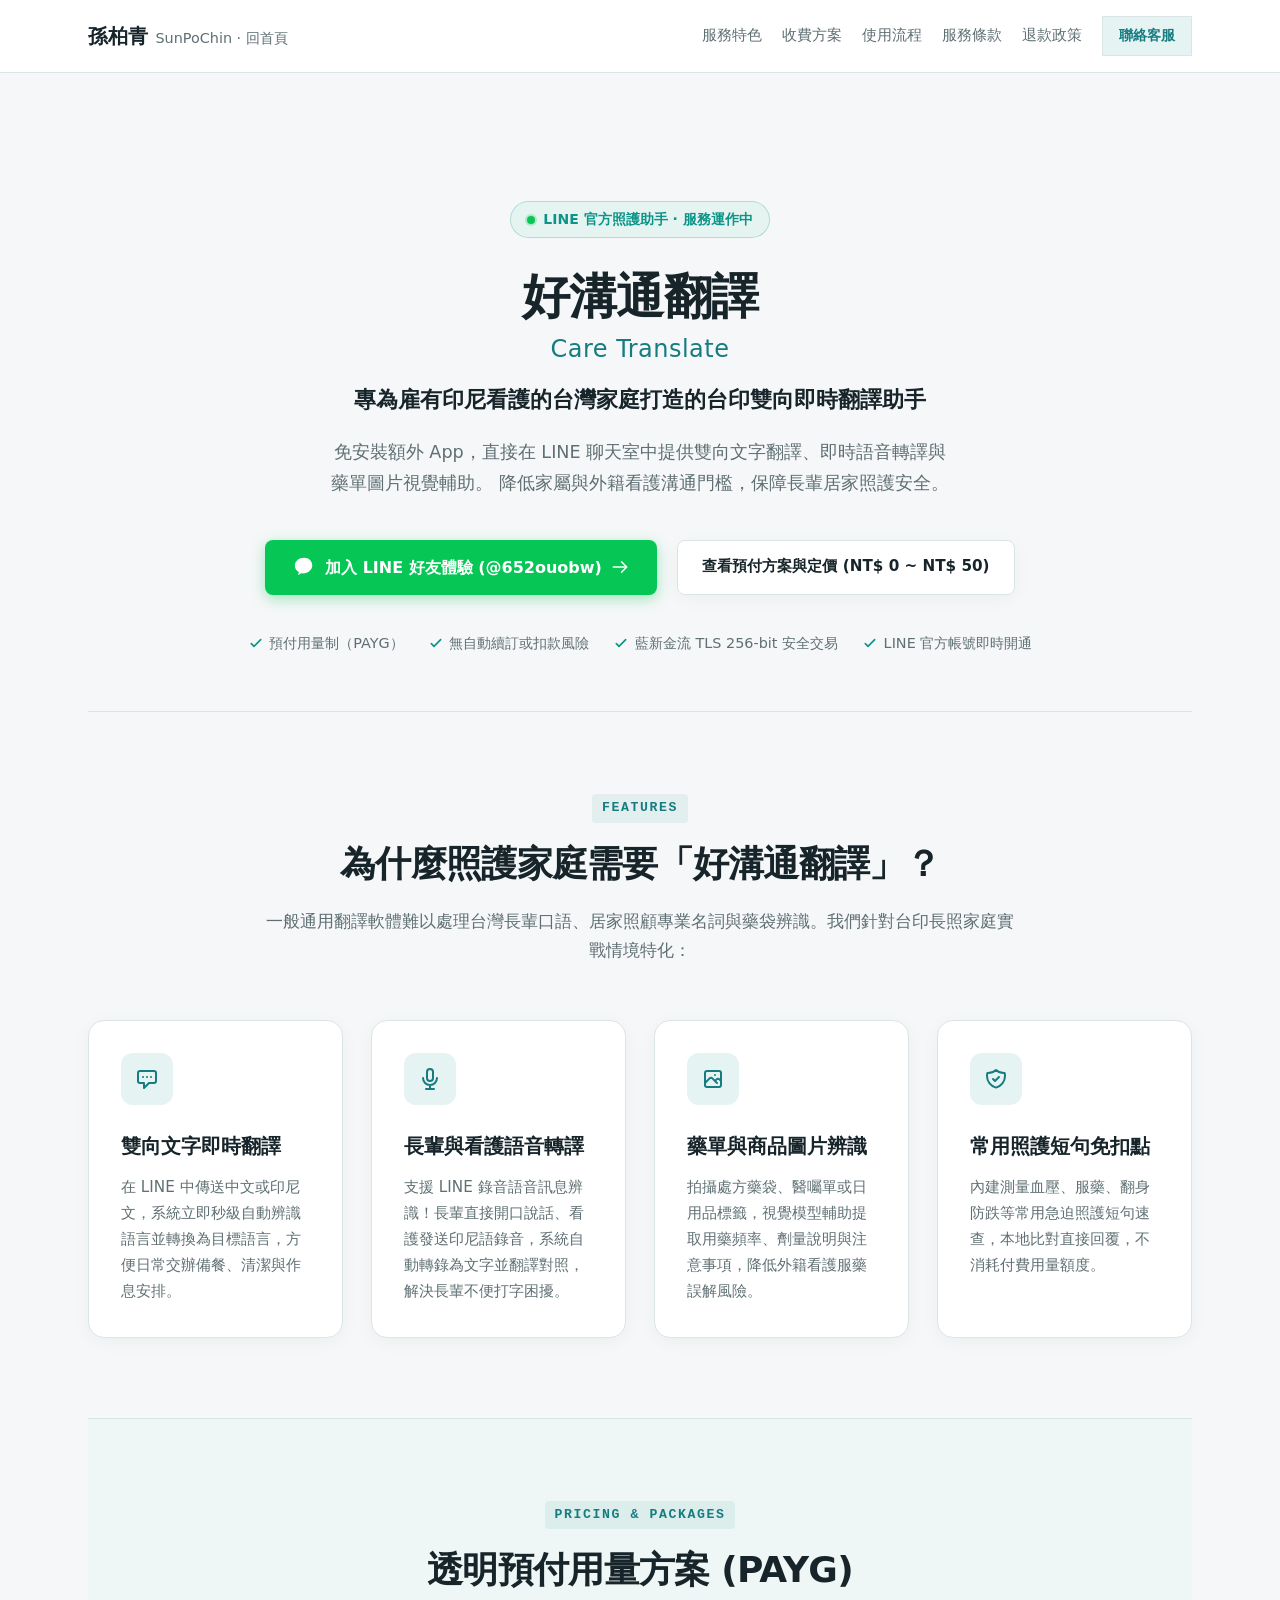
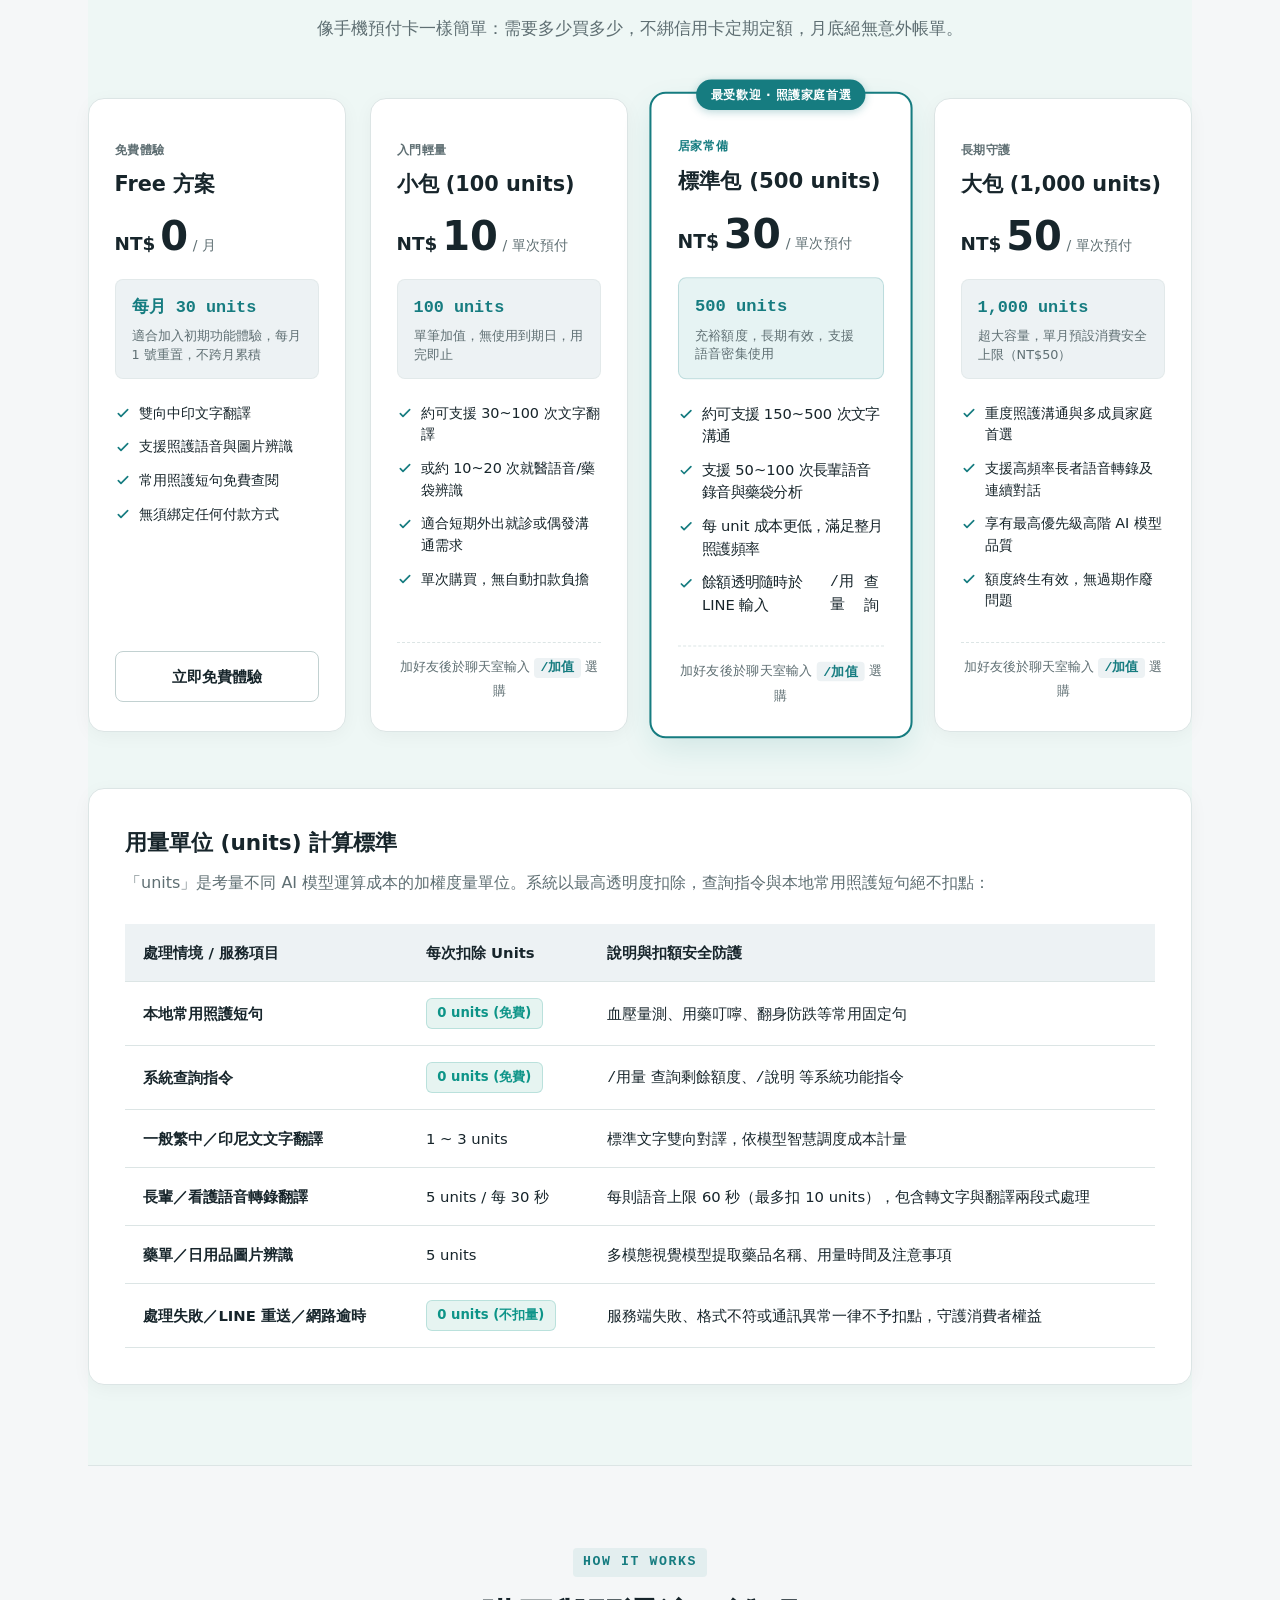
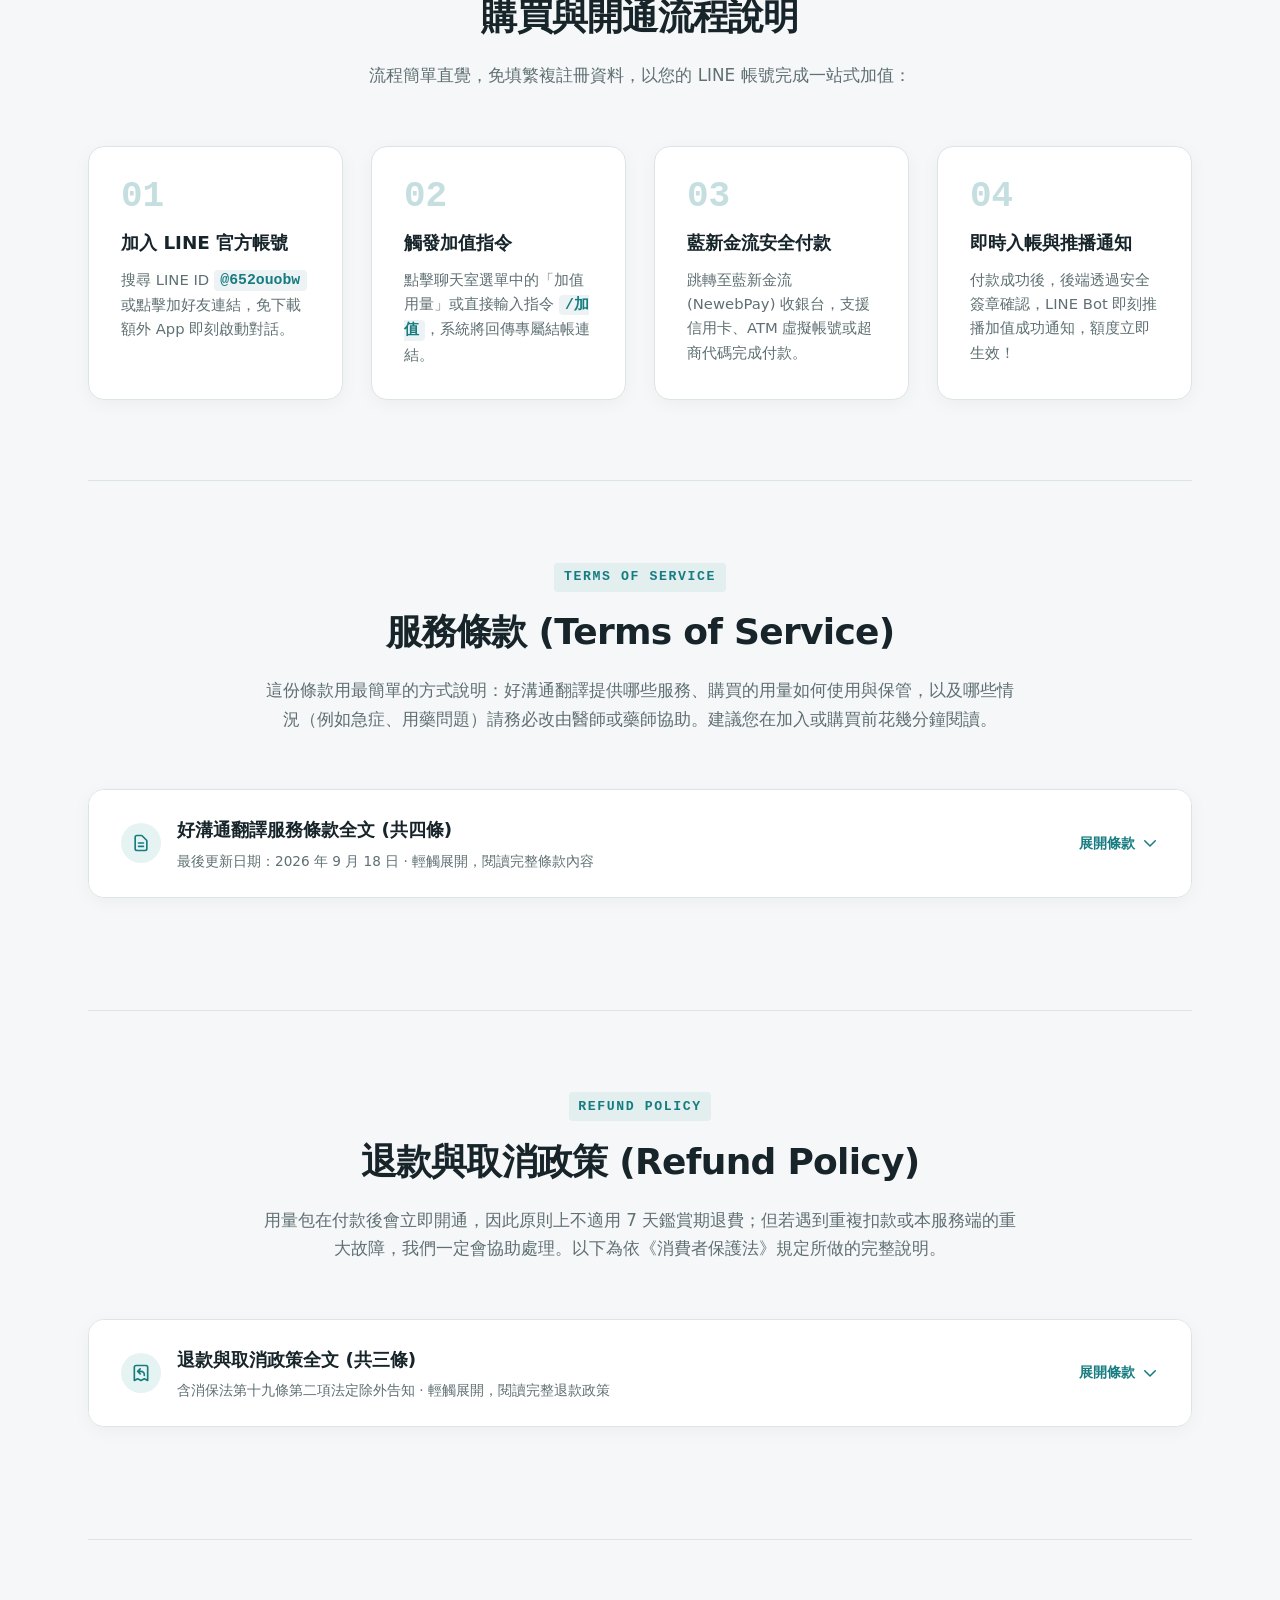
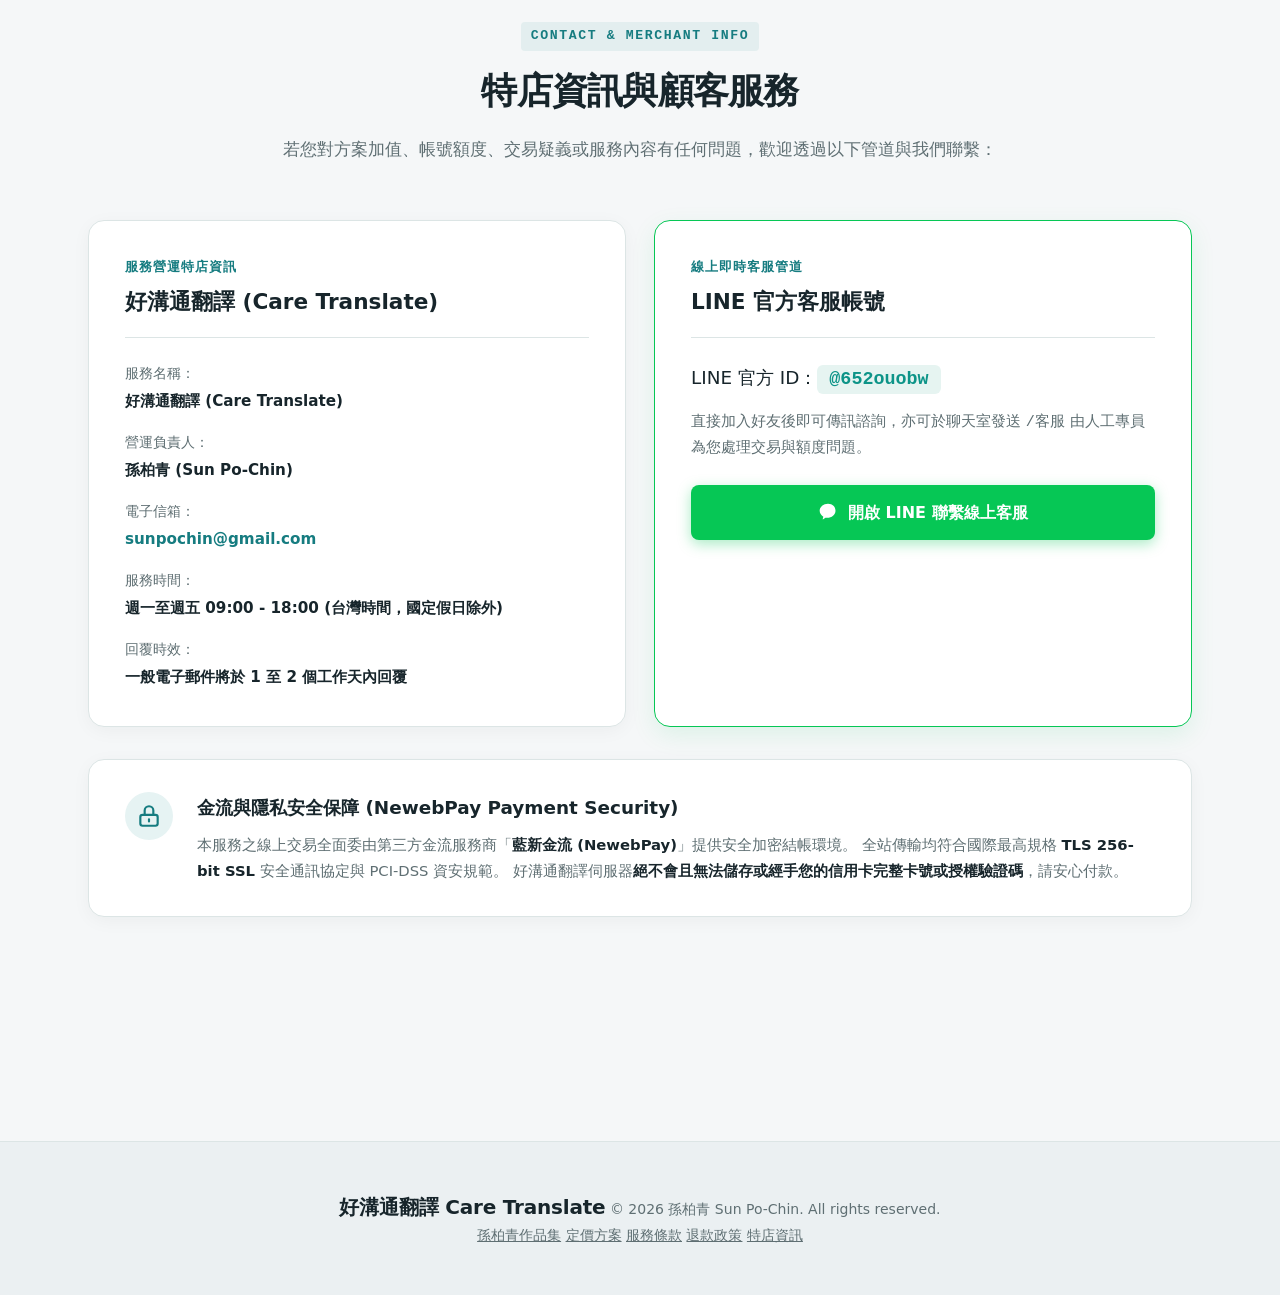
==== commit cc0a06b6: "copy: 依 Fable 潤稿建議調整服務條款與退款政策語氣 服務條款：把「免責」導向的標題與引言改成白話說明「什麼情況該找醫師」， 第二條非醫療免責聲明補上「AI 翻譯可能有誤」的明確揭露，修正「" ====
--- a/care-translate/index.html
+++ b/care-translate/index.html
@@ -424,7 +424,7 @@
           <span class="section-eyebrow">TERMS OF SERVICE</span>
           <h2 class="section-heading">服務條款 (Terms of Service)</h2>
           <p class="section-subtext">
-            為保障照護家庭與使用者權益，請詳細查閱數位服務使用條款、照護溝通輔助定位與免責範圍。
+            這份條款用最簡單的方式說明：好溝通翻譯提供哪些服務、購買的用量如何使用與保管，以及哪些情況（例如急症、用藥問題）請務必改由醫師或藥師協助。建議您在加入或購買前花幾分鐘閱讀。
           </p>
         </div>
 
@@ -438,7 +438,7 @@
               </div>
               <div class="legal-summary-text">
                 <h3>好溝通翻譯服務條款全文 (共四條)</h3>
-                <p>最後更新日期：2026 年 9 月 18 日 · 點擊此處展開或收合完整法律條款</p>
+                <p>最後更新日期：2026 年 9 月 18 日 · 輕觸展開，閱讀完整條款內容</p>
               </div>
             </div>
             <div class="legal-toggle-indicator">
@@ -455,31 +455,32 @@
             <article class="legal-clause">
               <h4>第一條：服務同意與認知</h4>
               <p>
-                歡迎使用「好溝通翻譯（Care Translate）」（以下簡稱「本服務」）。當您加入本服務之 LINE 官方帳號、或購買本服務所提供之預付用量包時，即表示您已閱讀、瞭解並同意接受本服務條款之所有內容。
+                歡迎使用「好溝通翻譯（Care Translate）」（以下簡稱「本服務」）。當您加入本服務的 LINE 官方帳號，或購買本服務提供的預付用量包時，即表示您已閱讀、瞭解並同意本服務條款的全部內容。若條款內容有所調整，我們會在本頁面更新「最後更新日期」，重大變更並會透過 LINE 官方帳號通知您。如對任何條款內容有疑問，歡迎在購買前先透過客服管道詢問。
               </p>
             </article>
 
             <article class="legal-clause">
-              <h4>第二條：服務內容與溝通輔助性質聲明 (重要醫療與急症免責)</h4>
-              <p>
-                1. 本服務透過 AI 模型提供印尼文與中文間的雙向文字翻譯、語音轉錄及圖片內容辨識輔助。<br>
-                2. <strong>重要免責聲明：</strong>本服務之所有翻譯與視覺辨識內容僅供日常日常生活溝通與居家照護輔助參考，<strong>非屬專業醫療、護理診斷或法律文件之正式認證</strong>。若被照護長輩出現急性病徵、用藥疑慮或緊急醫療狀況，請務必立即尋求專業醫師、藥師之診斷或撥打 119 急救電話，切勿僅依賴本服務之翻譯作唯一決策依據。
+              <h4>第二條：服務內容與照護溝通輔助性質（含醫療與急症提醒）</h4>
+              <p>
+                1. 本服務透過 AI 模型，提供印尼文與中文之間的雙向文字翻譯、語音轉文字，以及圖片內容辨識等溝通輔助功能，協助照護家庭與看護在日常生活中順利溝通。<br>
+                2. <strong>請特別留意：</strong>本服務的翻譯與辨識結果，僅供日常生活溝通與居家照護的參考。AI 翻譯有可能出現錯誤或遺漏，遇到用藥劑量、就診說明等重要內容，請務必再與醫護人員或原文確認。<strong>本服務不是專業醫療、護理診斷，也不能作為正式醫療紀錄或法律文件的翻譯依據。</strong><br>
+                3. <strong>遇到緊急狀況時：</strong>若被照護的長輩出現急性病徵、疑似用藥問題或任何緊急醫療狀況，請立即聯繫醫師或藥師，或直接撥打 119 求助，不要只依據本服務的翻譯結果來做決定。
               </p>
             </article>
 
             <article class="legal-clause">
-              <h4>第三條：付費用量與帳號使用權利</h4>
-              <p>
-                1. 本服務採「預付用量包（Pay-as-you-go）」模式，使用者購買之 units 僅綁定於付款時所對應之 LINE 使用者識別碼 (User ID)。<br>
-                2. 使用者應妥善保管其個人 LINE 帳號，因個人帳號遭盜用或非授權存取所致之用量損失，本服務不負補償責任。<br>
-                3. 本服務不會向使用者進行未經授權的自動續期信用卡扣款。
+              <h4>第三條：付費用量與帳號使用</h4>
+              <p>
+                1. 本服務採「預付用量包」方式：您依需要購買用量（units），用多少扣多少，沒有月費。購買的用量會綁定在您付款時使用的 LINE 帳號上，無法轉移到其他帳號。<br>
+                2. 請妥善保管您的 LINE 帳號與手機，避免他人未經同意使用。若因帳號遭盜用或他人未經授權使用而造成用量被消耗，本服務無法補發該部分用量，敬請見諒。<br>
+                3. 每一次購買都需要您親自確認並完成付款。本服務<strong>不會</strong>自動續約，也<strong>不會</strong>在未經您同意的情況下向您的信用卡扣款。
               </p>
             </article>
 
             <article class="legal-clause">
-              <h4>第四條：服務可用性與中斷免責</h4>
-              <p>
-                本服務盡力維持系統 24 小時正常運作，惟因 LINE 平台服務中斷、通訊網路骨幹故障、雲端基礎設施維護或天災等不可抗力因素導致服務暫時中斷或延遲時，本服務將於系統恢復後繼續提供服務，不構成違約責任。
+              <h4>第四條：服務可用性與暫時中斷</h4>
+              <p>
+                我們會盡力讓系統全天候正常運作。若因 LINE 平台本身中斷、網路或雲端服務商故障、系統維護或天災等非本服務所能控制的原因，導致服務暫時無法使用或延遲，本服務將在恢復後繼續提供服務，此類情形不視為本服務違約。中斷期間，您已購買且尚未使用的用量會完整保留，不會因此消失。若因本服務端的重大故障使您長時間無法使用，可依「退款與取消政策」第二條的例外機制向我們提出申請。
               </p>
             </article>
           </div>
@@ -495,7 +496,7 @@
           <span class="section-eyebrow">REFUND POLICY</span>
           <h2 class="section-heading">退款與取消政策 (Refund Policy)</h2>
           <p class="section-subtext">
-            依據消費者保護法規範，詳實揭露數位內容解除權合理例外與人工例外退款申請作業程序。
+            用量包在付款後會立即開通，因此原則上不適用 7 天鑑賞期退費；但若遇到重複扣款或本服務端的重大故障，我們一定會協助處理。以下為依《消費者保護法》規定所做的完整說明。
           </p>
         </div>
 
@@ -509,7 +510,7 @@
               </div>
               <div class="legal-summary-text">
                 <h3>退款與取消政策全文 (共三條)</h3>
-                <p>消保法第十九條第二項法定除外告知 · 點擊此處展開或收合完整退款政策</p>
+                <p>含消保法第十九條第二項法定除外告知 · 輕觸展開，閱讀完整退款政策</p>
               </div>
             </div>
             <div class="legal-toggle-indicator">
@@ -522,33 +523,37 @@
 
           <div class="legal-content-body">
             <article class="legal-clause">
-              <h4>一、數位商品解除權除外法定告知 (7 日猶豫期例外)</h4>
-              <p>
-                依據中華民國《消費者保護法》第十九條第二項規定，以及行政院公布之《通訊交易解除權合理例外情事適用準則》第二條第五款規定：<strong>「非以有形媒介提供之數位內容或一經提供即為完成之線上服務，經消費者事先同意始提供者」</strong>，得排除消費者保護法第十九條第一項七日內無條件解除契約之適用。
-              </p>
-              <p>
-                本服務所提供之預付用量包（units）於付款確認完成後，即透過系統即時開通並注入使用者帳戶，<strong>一旦購買開通完成，原則上不適用 7 日鑑賞期無條件退費</strong>。
+              <h4>一、數位商品不適用 7 日解除權的法定告知</h4>
+              <p>
+                本服務的預付用量包屬於「一經提供即完成」的線上數位服務：付款確認後，系統會立即把用量開通到您的 LINE 帳號，您馬上就能開始使用。因此，<strong>用量包一經購買並開通完成，原則上不適用 7 日內無條件解除契約（俗稱鑑賞期）的退費規定</strong>。
+              </p>
+              <p>
+                法規依據：依中華民國《消費者保護法》第十九條第二項規定，以及行政院公布之《通訊交易解除權合理例外情事適用準則》第二條第五款規定：<strong>「非以有形媒介提供之數位內容或一經提供即為完成之線上服務，經消費者事先同意始提供者」</strong>，得排除消費者保護法第十九條第一項七日內無條件解除契約之適用。本頁面即為您在購買前可查閱此項說明並確認同意的管道。
               </p>
             </article>
 
             <article class="legal-clause">
-              <h4>二、例外退款申請機制與處理流程</h4>
-              <p>
-                若發生以下特殊情形，使用者得於付款日起 30 日內向本服務提出人工退款審核：
+              <h4>二、例外情形的退款申請方式</h4>
+              <p>
+                雖然用量包原則上不適用 7 日解除權，但遇到以下情形時，您可以在付款日起 30 日內向我們提出退款申請，由專人協助審核：
               </p>
               <ul class="legal-list">
-                <li><strong>重大系統故障：</strong>因本服務端伺服器發生不可歸責於使用者且持續超過 7 日無法修復之嚴重故障，致使用者完全無法使用已購買之額度。</li>
-                <li><strong>重複扣款：</strong>因金流系統傳輸異常導致同一筆訂單重複扣款或產生多餘扣款者，經查證屬實後，重複之金額將全額無息退還。</li>
+                <li><strong>重複扣款或多扣款：</strong>若因金流系統異常，導致同一筆訂單被重複扣款或扣了多餘的金額，經我們與藍新金流核對確認後，重複或多扣的金額將<strong>全額退還，不扣任何手續費</strong>。</li>
+                <li><strong>本服務端重大故障：</strong>若因本服務自身的系統問題（非 LINE 平台或您的網路問題），導致您連續超過 7 天完全無法使用已購買的用量，且我們無法修復，您可申請退還尚未使用的用量所對應的金額，<strong>不扣手續費</strong>。</li>
+                <li><strong>其他個人因素：</strong>若您因個人原因希望終止使用並退還尚未使用的用量，我們會視個案情況協助處理。此類退款會扣除藍新金流已產生的手續費與銀行轉帳費用後，將剩餘金額退還給您。</li>
               </ul>
               <p>
-                <strong>退款手續與作業：</strong>經核准之退款，若屬使用者個人因素申請終止（非系統故障），退還金額將扣除藍新金流已產生之手續費與銀行跨行轉帳費用後，退還剩餘未消耗 units 所對應之剩餘價值至消費者原付款方式或指定之金融帳戶（作業工作天約為 7 至 14 個工作日）。
+                <strong>如何申請：</strong>請透過 LINE 官方帳號（ID：@652ouobw）傳送「/客服」，或寄信至 sunpochin@gmail.com，並提供您的訂單編號、付款日期與 LINE 顯示名稱。我們會在 1 至 2 個工作天內回覆受理狀況。
+              </p>
+              <p>
+                <strong>退款方式與時間：</strong>經核准的退款，會退回您原本的付款方式，或您指定的金融帳戶；從核准到入帳約需 7 至 14 個工作天，實際時間依發卡銀行或金融機構作業而有所不同。
               </p>
             </article>
 
             <article class="legal-clause">
-              <h4>三、用量額度有效期限</h4>
-              <p>
-                付費購買之用量包（小包 100 units、標準包 500 units、大包 1,000 units）額度<strong>永久有效，無使用到期日限制</strong>，使用者可依家庭實際溝通步調隨時使用。
+              <h4>三、用量有效期限</h4>
+              <p>
+                您購買的用量包（小包 100 units、標準包 500 units、大包 1,000 units）<strong>永久有效，沒有使用期限</strong>，不用擔心放著會過期，可以依照家裡實際的溝通需要慢慢使用。
               </p>
             </article>
           </div>
